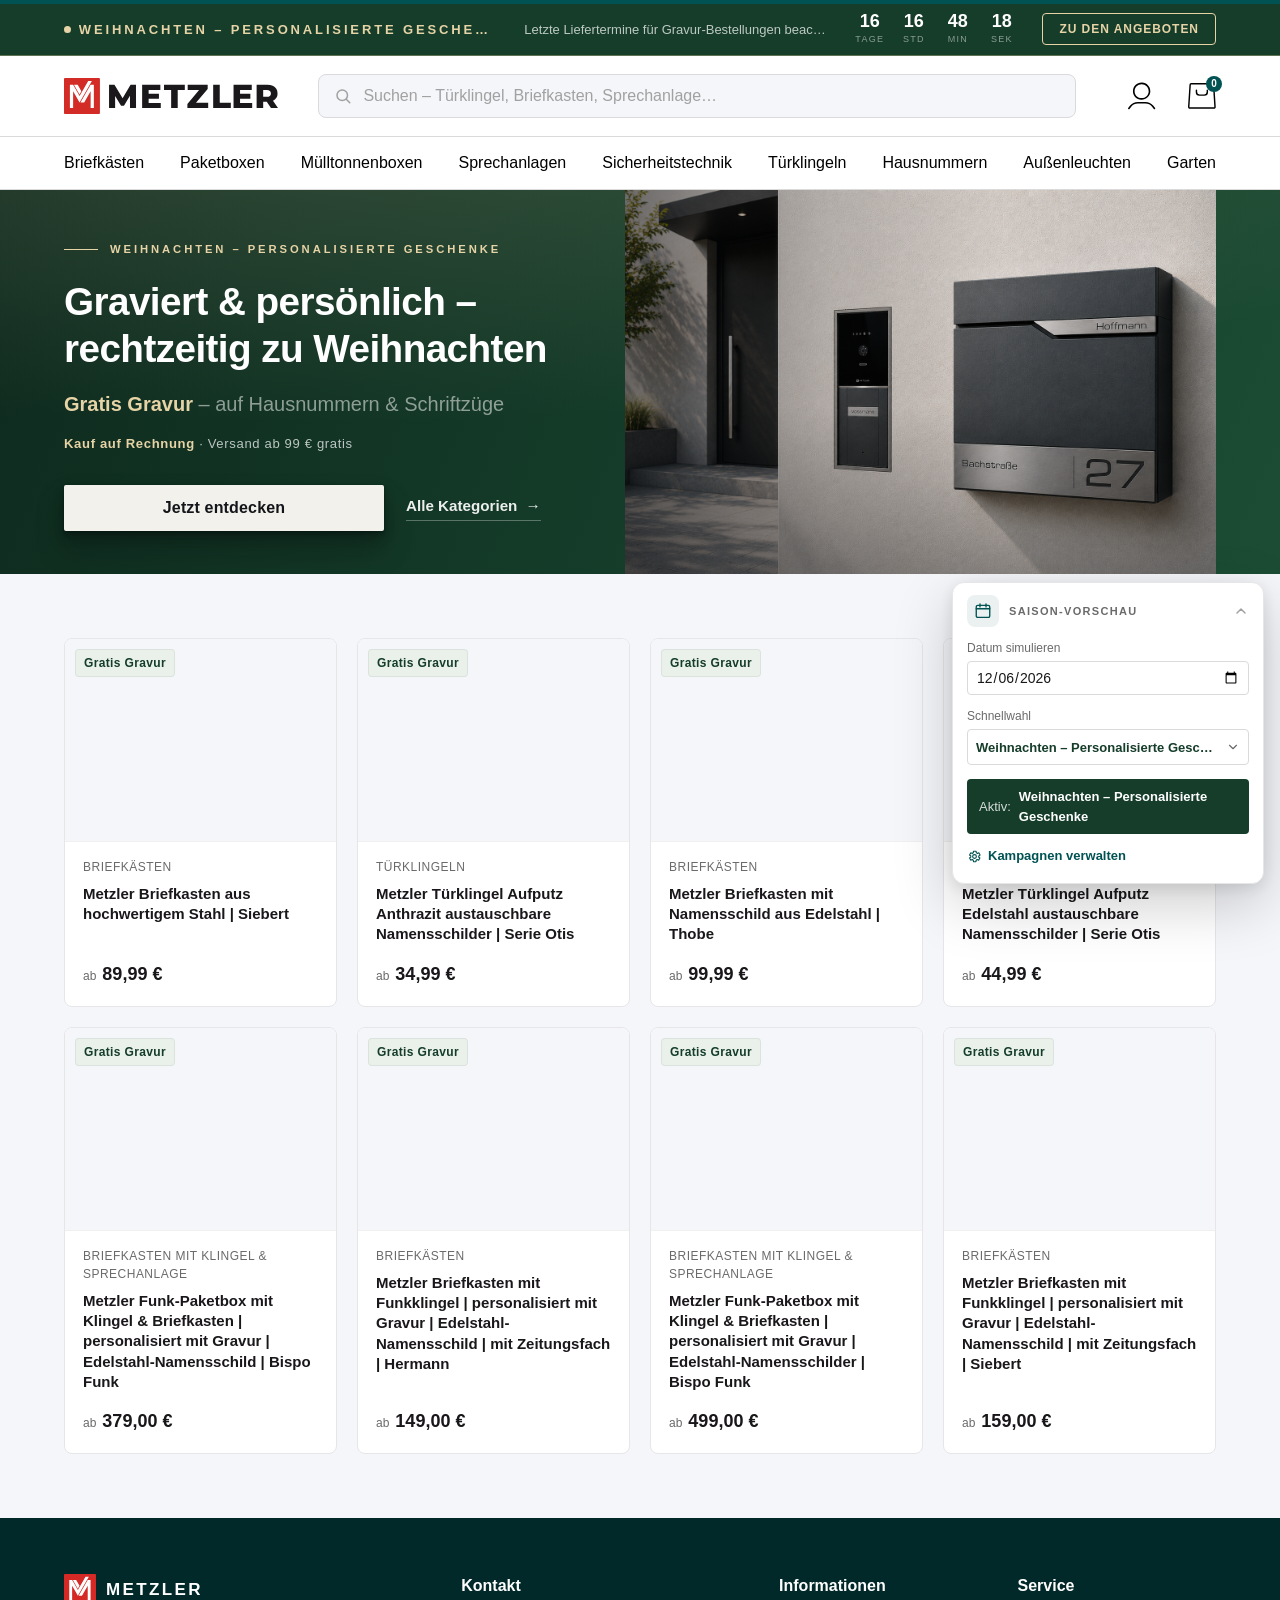
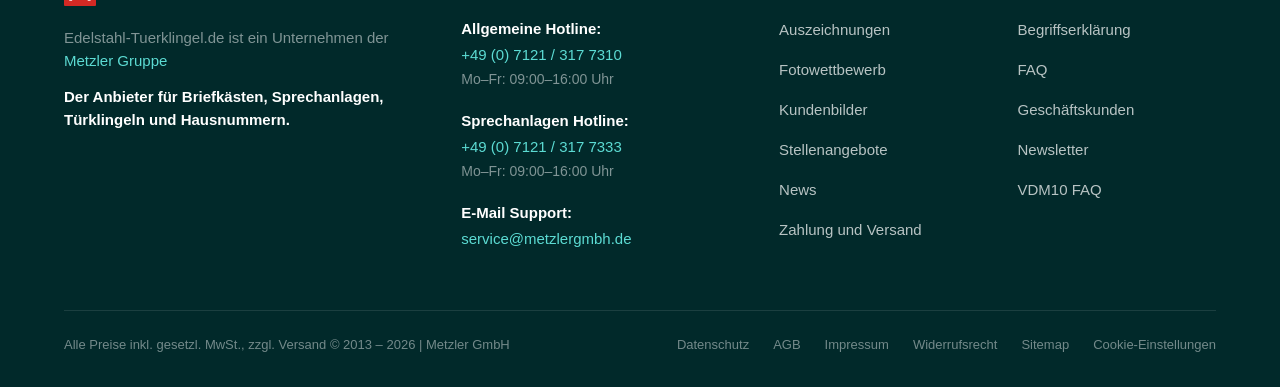
==== index.html @ 174e83ae "Portfolio release: sanitised public demo (SeasonalCampaignSystem) Single-commit portfolio copy. No c" ====
<!DOCTYPE html>
<html lang="de">
<head>
  <meta name="robots" content="noindex, nofollow">
  <meta charset="UTF-8">
  <meta name="viewport" content="width=device-width, initial-scale=1.0">
  <title>Saisonale Aktion — Metzler</title>
  <link rel="stylesheet" href="assets/css/metzler-tokens.css">
  <link rel="stylesheet" href="assets/css/styles-v2.css">
  <link rel="stylesheet" href="assets/css/campaign.css?v=37">
  <link rel="stylesheet" href="assets/css/campaign-blackfriday.css?v=6">
</head>
<body>

  <!-- Persistent Metzler brand thread (teal) — shown on every campaign -->
  <div class="brand-keyline" aria-hidden="true"></div>

  <!-- CAMPAIGN TOP SLOT (e.g. Black Month countdown bar) — filled by app.js -->
  <div id="campaign-top"></div>

  <!-- TOP BAR (campaign-controlled) — far top of the page, above the header -->
  <div class="promo-strip" id="promo-strip" hidden></div>

  <!-- SVG ICON SPRITE (header) -->
  <svg width="0" height="0" style="position:absolute" aria-hidden="true"><defs>
    <symbol id="i-search" viewBox="0 0 24 24" fill="none" stroke="currentColor" stroke-width="2" stroke-linecap="round" stroke-linejoin="round"><circle cx="11" cy="11" r="7"/><path d="M21 21l-4.3-4.3"/></symbol>
    <symbol id="i-search-m" viewBox="0 0 19 20" fill="currentColor"><path d="M16.625 8.86618C16.6247 4.81893 13.2882 1.49999 9.125 1.49999C4.96183 1.49999 1.62525 4.81893 1.625 8.86618C1.625 12.9136 4.96168 16.2333 9.125 16.2333V17.7333L8.66211 17.7216C3.90667 17.4843 0.125 13.6101 0.125 8.86618C0.125251 3.96948 4.15459 0 9.125 0C14.0954 0 18.1248 3.96948 18.125 8.86618C18.125 13.7631 14.0956 17.7333 9.125 17.7333V16.2333C13.2883 16.2333 16.625 12.9136 16.625 8.86618Z"/><path d="M18.659 19.6237C18.3683 19.9188 17.8935 19.9222 17.5984 19.6316L13.4441 15.5398L14.4969 14.4704L18.6511 18.5632C18.9462 18.8539 18.9496 19.3287 18.659 19.6237Z"/></symbol>
    <symbol id="i-menu-m" viewBox="0 0 21 17" fill="currentColor"><path d="M0 0.8C0 0.358172 0.358172 0 0.8 0H20.2C20.6418 0 21 0.358172 21 0.8C21 1.24183 20.6418 1.6 20.2 1.6H0.799999C0.358171 1.6 0 1.24183 0 0.8Z"/><path d="M0 8.4C0 7.95817 0.358172 7.6 0.8 7.6H14.2C14.6418 7.6 15 7.95817 15 8.4C15 8.84183 14.6418 9.2 14.2 9.2H0.8C0.358172 9.2 0 8.84183 0 8.4Z"/><path d="M0 16C0 15.5582 0.358172 15.2 0.8 15.2H20.2C20.6418 15.2 21 15.5582 21 16C21 16.4418 20.6418 16.8 20.2 16.8H0.799999C0.358171 16.8 0 16.4418 0 16Z"/></symbol>
  </defs></svg>

  <!-- HEADER (from homepage project — Desktop/Home) -->
  <header class="header">
    <div class="container">
      <div class="header__main">
        <div class="header__left-actions">
          <button class="header__burger" id="navBurger" data-nav-toggle aria-label="Menü öffnen" aria-expanded="false" aria-controls="mobileNav"><svg><use href="#i-menu-m"/></svg></button>
          <button class="header__search-icon" id="searchIcon" aria-label="Suchen" type="button"><svg><use href="#i-search-m"/></svg></button>
        </div>
        <a href="home.html" class="header__logo" aria-label="Metzler Startseite">
          <img src="assets/img/metzler-logo.svg" alt="Metzler" />
        </a>
        <button class="header__kategorien" type="button" data-nav-toggle aria-controls="mobileNav" aria-expanded="false" aria-label="Kategorien">
          <img class="header__kategorien-icon" src="assets/icons/menu.svg" alt="" aria-hidden="true" />
          <span class="header__kategorien-label">Kategorien</span>
        </button>
        <div class="header__search">
          <svg><use href="#i-search"/></svg>
          <input type="search" placeholder="Suchen – Türklingel, Briefkasten, Sprechanlage…" />
        </div>
        <div class="header__icons">
          <a class="icon-btn" href="#" aria-label="Mein Konto"><img src="assets/icons/profile.svg" alt="" /></a>
          <a class="icon-btn" href="https://edelstahl-tuerklingel.de/Warenkorb" aria-label="Warenkorb"><img src="assets/icons/cart.svg" alt="" /><span class="badge">0</span></a>
        </div>
      </div>
    </div>
    <nav class="header__nav" aria-label="Hauptnavigation">
      <div class="container">
        <button class="header__nav-all" type="button" data-nav-toggle aria-controls="mobileNav" aria-expanded="false" aria-label="Alle Kategorien">
          <img class="header__nav-all-icon" src="assets/icons/menu.svg" alt="" aria-hidden="true" />
          <span class="header__nav-all-label">Alle</span>
        </button>
        <ul>
          <li><a href="https://edelstahl-tuerklingel.de/briefkasten">Briefkästen</a></li>
          <li><a href="https://edelstahl-tuerklingel.de/paketboxen">Paketboxen</a></li>
          <li><a href="https://edelstahl-tuerklingel.de/muelltonnenbox">Mülltonnenboxen</a></li>
          <li><a href="https://edelstahl-tuerklingel.de/tuersprechanlagen">Sprechanlagen</a></li>
          <li><a href="https://edelstahl-tuerklingel.de/sicherheitstechnik">Sicherheitstechnik</a></li>
          <li><a href="https://edelstahl-tuerklingel.de/tuerklingel">Türklingeln</a></li>
          <li><a href="https://edelstahl-tuerklingel.de/hausnummern-schilder-schriftzuege">Hausnummern</a></li>
          <li><a href="https://edelstahl-tuerklingel.de/beleuchtung">Außenleuchten</a></li>
          <li><a href="https://edelstahl-tuerklingel.de/garten">Garten</a></li>
        </ul>
      </div>
    </nav>
  </header>

  <!-- MOBILE SLIDE-IN NAV -->
  <div class="mobile-nav" id="mobileNav" aria-hidden="true">
    <div class="mobile-nav__backdrop" data-close></div>
    <aside class="mobile-nav__panel" role="dialog" aria-label="Mobile Navigation">
      <div class="mobile-nav__head">
        <img src="assets/img/metzler-logo.svg" alt="Metzler" />
        <button class="mobile-nav__close" data-close aria-label="Menü schließen">×</button>
      </div>
      <nav>
        <ul>
          <li><a href="https://edelstahl-tuerklingel.de/briefkasten">Briefkästen</a></li>
          <li><a href="https://edelstahl-tuerklingel.de/paketboxen">Paketboxen</a></li>
          <li><a href="https://edelstahl-tuerklingel.de/muelltonnenbox">Mülltonnenboxen</a></li>
          <li><a href="https://edelstahl-tuerklingel.de/tuersprechanlagen">Sprechanlagen</a></li>
          <li><a href="https://edelstahl-tuerklingel.de/sicherheitstechnik">Sicherheitstechnik</a></li>
          <li><a href="https://edelstahl-tuerklingel.de/tuerklingel">Türklingeln</a></li>
          <li><a href="https://edelstahl-tuerklingel.de/hausnummern-schilder-schriftzuege">Hausnummern</a></li>
          <li><a href="https://edelstahl-tuerklingel.de/beleuchtung">Außenleuchten</a></li>
          <li><a href="https://edelstahl-tuerklingel.de/garten">Garten</a></li>
        </ul>
      </nav>
    </aside>
  </div>

  <main>
    <!-- HERO (campaign-controlled) -->
    <section class="hero" id="hero"></section>

    <!-- PRODUCTS (campaign-controlled) -->
    <section class="section section--tinted" id="products" hidden>
      <div class="container">
        <div class="section-intro" id="products-intro"></div>
        <div class="product-grid" id="product-grid"></div>
      </div>
    </section>

  </main>

  <!-- FOOTER (persistent — exact design-system content) -->
  <footer class="site-footer">
    <div class="container">
      <div class="footer-grid">
        <div class="footer-col footer-col--brand">
          <a class="header-logo" href="https://edelstahl-tuerklingel.de" style="margin-bottom:1.25rem;">
            <svg class="header-logo__mark" viewBox="0 0 184.3 184.3" aria-hidden="true"><rect width="184.3" height="184.3" rx="5.75" fill="#D42924"/><path fill="#fff" d="M70.19,34.81l19.04,32.98-9.58,16.57-28.59-49.55h19.13ZM70.28,108.58h0l-23.45-40.64v85.89h-16.57V34.81h16.57l33.02,57.21L123.92,15.65h19.13l-63.22,109.52-9.58-16.57.02-.02ZM153.14,153.83h-16.57v-85.87l-33,57.14h-19.13l52.11-90.28h16.57v119.02l.02-.02Z"/></svg>
            <span class="header-logo__word" style="color:#fff;">METZLER</span>
          </a>
          <p class="footer-tagline">Edelstahl-Tuerklingel.de ist ein Unternehmen der <a href="https://metzlergmbh.de" class="footer-mint-link">Metzler Gruppe</a></p>
          <p class="footer-tagline" style="font-weight:700;color:var(--color-white);margin-top:0.75rem;">Der Anbieter für Briefkästen, Sprechanlagen, Türklingeln und Hausnummern.</p>
        </div>
        <div class="footer-col">
          <p class="footer-col-heading">Kontakt</p>
          <div class="footer-contact-block"><p class="footer-contact-label">Allgemeine Hotline:</p><a href="tel:+4971213177310" class="footer-mint-link">+49 (0) 7121 / 317 7310</a><p class="footer-contact-hours">Mo–Fr: 09:00–16:00 Uhr</p></div>
          <div class="footer-contact-block"><p class="footer-contact-label">Sprechanlagen Hotline:</p><a href="tel:+4971213177333" class="footer-mint-link">+49 (0) 7121 / 317 7333</a><p class="footer-contact-hours">Mo–Fr: 09:00–16:00 Uhr</p></div>
          <div class="footer-contact-block"><p class="footer-contact-label">E-Mail Support:</p><a href="mailto:service@metzlergmbh.de" class="footer-mint-link">service@metzlergmbh.de</a></div>
        </div>
        <div class="footer-col">
          <p class="footer-col-heading">Informationen</p>
          <ul class="footer-links">
            <li><a href="#">Auszeichnungen</a></li>
            <li><a href="#">Fotowettbewerb</a></li>
            <li><a href="#">Kundenbilder</a></li>
            <li><a href="#">Stellenangebote</a></li>
            <li><a href="#">News</a></li>
            <li><a href="#">Zahlung und Versand</a></li>
          </ul>
        </div>
        <div class="footer-col">
          <p class="footer-col-heading">Service</p>
          <ul class="footer-links">
            <li><a href="#">Begriffserklärung</a></li>
            <li><a href="#">FAQ</a></li>
            <li><a href="#">Geschäftskunden</a></li>
            <li><a href="#">Newsletter</a></li>
            <li><a href="#">VDM10 FAQ</a></li>
          </ul>
        </div>
      </div>
      <div class="footer-legal">
        <span>Alle Preise inkl. gesetzl. MwSt., zzgl. Versand © 2013 – 2026 | Metzler GmbH</span>
        <div class="footer-legal-links">
          <a href="#">Datenschutz</a><a href="#">AGB</a><a href="#">Impressum</a><a href="#">Widerrufsrecht</a><a href="#">Sitemap</a><a href="#">Cookie-Einstellungen</a>
        </div>
      </div>
    </div>
  </footer>

  <!-- DEMO / PREVIEW PANEL (dev tool, not shop chrome) -->
  <div class="demo-bar" id="demo-bar">
    <button class="demo-bar__head" id="demo-collapse" aria-expanded="true" aria-controls="demo-body" aria-label="Saison-Vorschau ein-/ausklappen">
      <span class="demo-bar__head-icon" aria-hidden="true">
        <svg viewBox="0 0 24 24" fill="none" stroke="currentColor" stroke-width="1.8" stroke-linecap="round" stroke-linejoin="round"><rect x="3" y="4.5" width="18" height="16" rx="2"/><path d="M3 9h18M8 2.5v4M16 2.5v4"/><path d="M7.5 13.5l2 2 4-4.5" class="demo-bar__head-check"/></svg>
      </span>
      <span class="demo-bar__head-text">
        <span class="demo-bar__title">Saison-Vorschau</span>
        <span class="demo-bar__head-sub" id="demo-head-sub"></span>
      </span>
      <span class="demo-bar__chevron" aria-hidden="true">
        <svg viewBox="0 0 24 24" fill="none" stroke="currentColor" stroke-width="2.2" stroke-linecap="round" stroke-linejoin="round"><polyline points="6 9 12 15 18 9"/></svg>
      </span>
    </button>
    <div class="demo-bar__body" id="demo-body">
      <div class="demo-bar__body-inner">
       <div class="demo-bar__body-pad">
        <label for="demo-date">Datum simulieren</label>
        <input type="date" id="demo-date">
        <label>Schnellwahl</label>
        <div class="demo-dd" id="demo-jump">
          <button type="button" class="demo-dd__btn" id="demo-jump-btn" aria-haspopup="listbox" aria-expanded="false">
            <span id="demo-jump-label">Zu Kampagne springen…</span>
            <svg viewBox="0 0 24 24" fill="none" stroke="currentColor" stroke-width="2" stroke-linecap="round" stroke-linejoin="round" aria-hidden="true"><polyline points="6 9 12 15 18 9"/></svg>
          </button>
          <ul class="demo-dd__list" id="demo-jump-list" role="listbox"></ul>
        </div>
        <div class="demo-bar__active" id="demo-active"></div>
        <a class="demo-bar__admin" href="admin.html">
          <svg viewBox="0 0 24 24" fill="none" stroke="currentColor" stroke-width="1.8" stroke-linecap="round" stroke-linejoin="round" aria-hidden="true"><circle cx="12" cy="12" r="3"/><path d="M19 12a7 7 0 0 0-.1-1l2-1.5-2-3.4-2.3 1a7 7 0 0 0-1.7-1l-.3-2.5H10.4l-.3 2.5a7 7 0 0 0-1.7 1l-2.3-1-2 3.4 2 1.5a7 7 0 0 0 0 2l-2 1.5 2 3.4 2.3-1a7 7 0 0 0 1.7 1l.3 2.5h3.9l.3-2.5a7 7 0 0 0 1.7-1l2.3 1 2-3.4-2-1.5a7 7 0 0 0 .1-1z"/></svg>
          Kampagnen verwalten
        </a>
       </div>
      </div>
    </div>
  </div>

  <!-- Header behaviour (from homepage project): mobile/tablet nav toggle + desktop scroll-shrink -->
  <script>
    (function () {
      var toggles = document.querySelectorAll('[data-nav-toggle]');
      var panel = document.getElementById('mobileNav');
      if (toggles.length && panel) {
        function setExpanded(v) { toggles.forEach(function (t) { t.setAttribute('aria-expanded', v ? 'true' : 'false'); }); }
        function syncTop() {
          var header = document.querySelector('.header');
          var inner = panel.querySelector('.mobile-nav__panel');
          if (header && inner) inner.style.top = Math.max(0, header.getBoundingClientRect().bottom) + 'px';
        }
        function open() { syncTop(); panel.classList.add('is-open'); panel.setAttribute('aria-hidden', 'false'); setExpanded(true); document.body.style.overflow = 'hidden'; }
        function close() { panel.classList.remove('is-open'); panel.setAttribute('aria-hidden', 'true'); setExpanded(false); document.body.style.overflow = ''; }
        function toggle() { if (panel.classList.contains('is-open')) close(); else open(); }
        toggles.forEach(function (t) { t.addEventListener('click', toggle); });
        panel.querySelectorAll('[data-close], a').forEach(function (el) { el.addEventListener('click', close); });
        document.addEventListener('keydown', function (e) { if (e.key === 'Escape') close(); });
      }
      var ticking = false;
      function update() { document.body.classList.toggle('is-scrolled', window.scrollY > 0); ticking = false; }
      window.addEventListener('scroll', function () { if (!ticking) { requestAnimationFrame(update); ticking = true; } }, { passive: true });
      update();
    })();
  </script>

  <script src="assets/js/campaign-engine.js?v=4"></script>
  <script src="assets/js/campaign-store.js?v=3"></script>
  <script src="assets/js/product-provider.js?v=4"></script>
  <script src="assets/js/app.js?v=26"></script>
<style id="pf-lockdown-css">
footer a,[class*="topbar"] a,[class*="top-bar"] a,[class*="trustbar"] a,[class*="claims"] a{pointer-events:none !important;cursor:default !important;}
</style>
<script id="pf-lockdown-js">
(function(){function blk(a){if(!a)return false;var h=a.getAttribute('href')||'';if(/^(https?:|tel:|mailto:)/i.test(h))return true;return !!(a.closest&&a.closest('footer,[class*="topbar"],[class*="top-bar"],[class*="trustbar"],[class*="claims"]'));}
['click','auxclick'].forEach(function(ev){document.addEventListener(ev,function(e){var t=e.target;var a=t&&t.closest?t.closest('a'):null;if(a&&blk(a)){e.preventDefault();e.stopPropagation();}},true);});})();
</script>
</body>
</html>
---- assets/css/metzler-tokens.css ----
/**
 * Metzler Design System — Design Tokens
 * Version: 1.3
 * Font: Helvetica Neue (system stack — no custom @font-face required)
 * Base: 16px = 1rem
 *
 * Usage in any project:
 *   <link rel="stylesheet" href="metzler-tokens.css">
 *   then use: color: var(--color-teal);
 */

:root {

  /* ─────────────────────────────────────────
     TYPOGRAPHY
  ───────────────────────────────────────── */

  /*
   * Font rule — same weights, sizes, and line-heights on all systems:
   * macOS / Ubuntu  → "Helvetica Neue", Helvetica, Arial, sans-serif
   * Windows         → Arial, "Helvetica Neue", Helvetica, sans-serif  (Arial first = default)
   *
   * Use the stack below as-is; the browser resolves to the correct typeface automatically.
   */
  --font-family:         "Helvetica Neue", Helvetica, Arial, sans-serif; /* macOS / Ubuntu */
  --font-family-windows: Arial, "Helvetica Neue", Helvetica, sans-serif; /* Windows */

  /* Font weights — the three body weights */
  --font-regular: 400;   /* body copy */
  --font-bold:    600;   /* emphasis */
  --font-strong:  800;   /* strong emphasis */

  /* Display — fluid / responsive */
  --display-1-size:   clamp(3rem, 9vw, 5rem);   /* max 80px */
  --display-1-weight: 700;
  --display-1-lh:     0.85;

  --display-2-size:   clamp(3rem, 7vw, 3.5rem);   /* max 56px */
  --display-2-weight: 700;
  --display-2-lh:     0.92;

  --display-3-size:   3rem;       /* 48px — matches rendered .display-3 */
  --display-3-weight: 700;
  --display-3-lh:     1.0;

  --display-4-size:   2.875rem;   /* 46px */
  --display-4-weight: 700;
  --display-4-lh:     1.1;

  /* Headings */
  --text-h1-size:   1.875rem;     /* 30px */
  --text-h1-weight: 700;
  --text-h1-lh:     1.25;

  --text-h2-size:   1.5rem;       /* 24px */
  --text-h2-weight: 700;
  --text-h2-lh:     1.3;

  --text-h3-size:   1.25rem;      /* 20px */
  --text-h3-weight: 700;
  --text-h3-lh:     1.35;

  --text-h4-size:   1.125rem;     /* 18px */
  --text-h4-weight: 700;
  --text-h4-lh:     1.375;

  /* Body */
  --text-body-size:            1rem;       /* 16px */
  --text-body-weight:          400;
  --text-body-lh:              1.55;

  --text-body-medium-weight:   500;

  --text-body-bold-weight:     700;
  --text-body-bold-lh:         1.375;

  /* Body XL — large intro / callout copy */
  --text-body-xl-size:         1.25rem;   /* 20px */
  --text-body-xl-weight:       400;
  --text-body-xl-lh:           1.5;

  --text-body-xl-medium-weight: 500;

  --text-body-xl-bold-weight:   700;
  --text-body-xl-bold-lh:       1.375;

  /* Body Large — lead paragraphs, intros */
  --text-body-lg-size:         1.125rem;  /* 18px */
  --text-body-lg-weight:       400;
  --text-body-lg-lh:           1.5;

  --text-body-lg-medium-weight: 500;

  --text-body-lg-bold-weight:   700;
  --text-body-lg-bold-lh:       1.375;

  /* Body Small */
  --text-body-sm-size:         0.875rem;  /* 14px */
  --text-body-sm-weight:       400;
  --text-body-sm-lh:           1.5;

  --text-body-sm-medium-weight: 500;
  --text-body-sm-bold-weight:   700;
  --text-body-sm-bold-lh:       1.375;

  /* Caption */
  --text-caption-size:         0.75rem;   /* 12px */
  --text-caption-weight:       400;
  --text-caption-lh:           1.4;

  --text-caption-medium-weight: 500;
  --text-caption-bold-weight:   700;


  /* ─────────────────────────────────────────
     COLORS — TEAL (Brand Primary)
  ───────────────────────────────────────── */

  --color-teal-50:   #F2F6F6;   /* Subtle brand-tinted backgrounds, selected row */
  --color-teal-75:   #E3F2F0;   /* Button hover fills, active list rows */
  --color-teal-100:  #E6EEEE;   /* Info box fills, selected filter chips */
  --color-teal:      #015253;   /* DEFAULT — CTAs, nav, focus rings, links */
  --color-teal-500:  #015253;   /* Alias for --color-teal */
  --color-teal-600:  #014A4B;   /* Hover / pressed state */
  --color-teal-700:  #01292A;   /* Footer background, pressed/active states, high-contrast text on teal surfaces */
  --color-teal-900:  #001D1D;   /* Darkest sections & CTA bands, max-contrast */


  /* ─────────────────────────────────────────
     COLORS — BRAND
  ───────────────────────────────────────── */

  --color-metzler-rot:    #D42924;   /* Logo M-square, discount badges only */
  --color-digital-black:  #1A171B;   /* Headlines, "METZLER" wordmark */


  /* ─────────────────────────────────────────
     COLORS — GREEN (Success / Availability)
  ───────────────────────────────────────── */

  --color-green:       #009951;          /* In-stock, success, checkboxes, radio */
  --color-green-muted: rgba(0,153,81,0.5); /* Muted / disabled selected states */


  /* ─────────────────────────────────────────
     COLORS — RED (Error / Signal)
     Anchored to Metzler Rot (#D42924)
  ───────────────────────────────────────── */

  --color-red-50:   #FFF0EF;   /* Alert/error background fills */
  --color-red:      #D42924;   /* DEFAULT (Metzler Rot) — error text, badges */
  --color-red-500:  #D42924;   /* Alias for --color-red */
  --color-red-600:  #B52320;   /* Hover / pressed */
  --color-red-900:  #4D0E0D;   /* Readable text on red-50 surfaces */


  /* ─────────────────────────────────────────
     COLORS — ACCENT
  ───────────────────────────────────────── */

  --color-mint:       #5CDBD3;   /* Footer links, hyperlinks on dark/teal bg */
  --color-star:       #FFC041;   /* Review stars, rating UI */


  /* ─────────────────────────────────────────
     COLORS — GRAPHITE SURFACES
  ───────────────────────────────────────── */

  --color-paper:          #F5F6FA;   /* Page bg, sidebar, search bar */
  --color-graphite-100:   #F0F0F0;   /* Row dividers, inactive tabs, skeleton */
  --color-graphite-200:   #E6E6E8;   /* Hairline separators in lists */
  --color-graphite-300:   #DADADA;   /* Default input borders, card outlines */
  --color-graphite-400:   #BFBFC2;   /* Focused borders, table outline */
  --color-graphite-450:   #CCCCCC;   /* Soft borders, dividers, skeleton lines */


  /* ─────────────────────────────────────────
     COLORS — GRAPHITE TEXT
  ───────────────────────────────────────── */

  --color-graphite-500:   #A1A1A1;   /* Placeholders, disabled labels */
  --color-graphite-600:   #6A6A6A;   /* Metadata, captions, timestamps */
  --color-graphite-700:   #54545C;   /* Secondary text, helper text */
  --color-graphite-800:   #2E2E36;   /* Body paragraphs, input values */
  --color-graphite-850:   #333333;   /* Icon fills, dark UI labels */
  --color-graphite-900:   #1A1A1F;   /* Headings, product names, prices */


  /* ─────────────────────────────────────────
     COLORS — BASE
  ───────────────────────────────────────── */

  --color-black:  #000000;
  --color-white:  #FFFFFF;


  /* ─────────────────────────────────────────
     GRADIENTS
  ───────────────────────────────────────── */

  --gradient-brand:  linear-gradient(90deg, #01292A 0%, #011D1E 50%, #000000 100%);
  --gradient-accent: linear-gradient(135deg, #5CDBD3, #015253);


  /* ─────────────────────────────────────────
     BORDER RADIUS
  ───────────────────────────────────────── */

  --radius-sm:    0.125rem;   /* 2px  — badges */
  --radius:       0.25rem;    /* 4px  — DEFAULT: buttons, inputs, checkboxes */
  --radius-lg:    0.5rem;     /* 8px  — product cards, filter sections */
  --radius-xl:    0.75rem;    /* 12px — popups, modals */
  --radius-pill:  624.94rem;  /* fully rounded pill shape */


  /* ─────────────────────────────────────────
     SHADOWS
  ───────────────────────────────────────── */

  --shadow-card:   0 0.125rem 0.5rem rgba(0,0,0,0.08);
  --shadow-hover:  0 0.25rem 1.25rem rgba(0,0,0,0.10);   /* card / interactive hover elevation */
  --shadow-modal:  0 1.25rem 3.75rem rgba(0,0,0,0.2), 0 0.25rem 1rem rgba(0,0,0,0.1);
  --shadow-tooltip: 0 0.25rem 1rem rgba(0,0,0,0.15);


  /* ─────────────────────────────────────────
     SPACING SCALE
  ───────────────────────────────────────── */

  --space-1:   0.25rem;   /* 4px  */
  --space-2:   0.5rem;    /* 8px  */
  --space-3:   0.75rem;   /* 12px */
  --space-4:   1rem;      /* 16px */
  --space-5:   1.25rem;   /* 20px */
  --space-6:   1.5rem;    /* 24px */
  --space-8:   2rem;      /* 32px */
  --space-10:  2.5rem;    /* 40px */
  --space-12:  3rem;      /* 48px */
  --space-16:  4rem;      /* 64px */


  /* ─────────────────────────────────────────
     BREAKPOINTS (reference — use in @media)
  ───────────────────────────────────────── */
  /*
    --bp-sm:   480px    small mobile
    --bp-md:   768px    mobile → desktop threshold (hamburger → full nav)
    --bp-lg:   1024px   tablet landscape
    --bp-xl:   1280px   desktop
    --bp-2xl:  1440px   wide desktop
    --bp-3xl:  1600px   max content width
  */

}


/* ─────────────────────────────────────────
   SEMANTIC ALIASES — shorthand helpers
───────────────────────────────────────── */

:root {
  /* CTA primary */
  --btn-primary-bg:       var(--color-teal);
  --btn-primary-bg-hover: var(--color-teal-600);
  --btn-primary-color:    var(--color-white);

  /* Text hierarchy */
  --text-heading-color:   var(--color-graphite-900);
  --text-body-color:      var(--color-graphite-800);
  --text-muted-color:     var(--color-graphite-600);
  --text-placeholder:     var(--color-graphite-500);
  --text-link:            var(--color-teal);

  /* Surfaces */
  --surface-page:         var(--color-paper);
  --surface-card:         var(--color-white);
  --surface-input-border: var(--color-graphite-300);
  --surface-input-focus:  var(--color-teal);

  /* Status */
  --status-success:       var(--color-green);
  --status-error:         var(--color-red);
  --status-warning:       #E67E00;
  --status-info:          var(--color-teal);
}


/* ─────────────────────────────────────────
   TYPOGRAPHY UTILITY CLASSES — .h1–.h4
   3 responsive size conditions:
   Desktop ≥992px · Tablet 768–991px · Mobile ≤767px
   Heading size vars are overridden per breakpoint below,
   so both the .h1–.h4 classes AND element <h1>–<h4>
   (if styled from the same vars) scale automatically.
───────────────────────────────────────── */

.h1 { font-size: var(--text-h1-size); font-weight: var(--text-h1-weight); line-height: var(--text-h1-lh); letter-spacing: -0.02em;  color: var(--text-heading-color); font-family: var(--font-family); }
.h2 { font-size: var(--text-h2-size); font-weight: var(--text-h2-weight); line-height: var(--text-h2-lh); letter-spacing: -0.015em; color: var(--text-heading-color); font-family: var(--font-family); }
.h3 { font-size: var(--text-h3-size); font-weight: var(--text-h3-weight); line-height: var(--text-h3-lh); letter-spacing: -0.01em;  color: var(--text-heading-color); font-family: var(--font-family); }
.h4 { font-size: var(--text-h4-size); font-weight: var(--text-h4-weight); line-height: var(--text-h4-lh); letter-spacing: -0.005em; color: var(--text-heading-color); font-family: var(--font-family); }

/* Tablet — 768–991px */
@media (max-width: 991px) {
  :root {
    --text-h1-size: 1.625rem;    /* 26px */
    --text-h2-size: 1.375rem;    /* 22px */
    --text-h3-size: 1.1875rem;   /* 19px */
    --text-h4-size: 1.0625rem;   /* 17px */
  }
}

/* Mobile — ≤767px */
@media (max-width: 767px) {
  :root {
    --text-h1-size: 1.5rem;      /* 24px */
    --text-h2-size: 1.25rem;     /* 20px */
    --text-h3-size: 1.125rem;    /* 18px */
    --text-h4-size: 1rem;        /* 16px */
  }
}
---- assets/css/styles-v2.css ----
/* ============================================================
   Metzler — Edelstahl-Tuerklingel.de · Premium Homepage Redesign
   Built on the official Metzler Design System (v1.0)
   ============================================================

   BREAKPOINT CONTRACT
   -------------------
   Mobile   : ≤ 767px
   Tablet   : 768px – 1023px
   Desktop  : ≥ 1024px

   New responsive rules MUST target one of these three tiers.
   Legacy queries (≤720, ≤900, ≤1100, ≤1280) remain in place
   for now but should be migrated section-by-section. Do not
   add new queries with non-standard bounds.
   ============================================================ */

/* ── Tokens ── */
:root {
  /* Colors — Primary */
  --teal: #015253;         /* DS teal-500 — primary CTA fill */
  --teal-600: #014A4B;     /* DS teal-600 — button hover/pressed */
  --teal-dark: #01292A;    /* DS teal-700 — button active */
  --teal-100: #E6EEEE;     /* DS teal-100 — secondary button hover fill */
  --teal-hover: #006D75;
  --teal-mint: #5CDBD3;
  --teal-5: rgba(1, 82, 83, 0.05);
  --teal-10: rgba(1, 82, 83, 0.10);

  /* Colors — Brand & status */
  --rot: #D42924;
  --schwarz: #1A171B;
  --green: #009951;
  --red-default: #C90000;

  /* Colors — Neutrals */
  --black: #000000;
  --black-80: rgba(0, 0, 0, 0.8);
  --white: #FFFFFF;
  --white-50: rgba(255, 255, 255, 0.5);
  --graphite-500: #A1A1A1;
  --graphite-300: #DADADA;
  --graphite-100: #F0F0F0;
  --paper-white: #F5F6FA;
  --text-muted: #6A6A6A;        /* muted caption ink — matches About us eyebrows */

  /* Type scale */
  --text-display: 2.875rem;     /* 46 */
  --text-h1: 1.875rem;          /* 30 */
  --text-h2: 1.5rem;            /* 24 */
  --text-h3: 1.25rem;           /* 20 */
  --text-h4: 1.125rem;          /* 18 */
  --text-body: 1rem;            /* 16 */
  --text-body-sm: 0.875rem;     /* 14 */
  --text-caption: 0.75rem;      /* 12 */

  --lh-display: 1.15;
  --lh-heading: 1.3;
  --lh-body: 1.5;

  /* Spacing scale */
  --sp-1: 4px;
  --sp-2: 8px;
  --sp-3: 12px;
  --sp-4: 16px;
  --sp-5: 20px;
  --sp-6: 24px;
  --sp-8: 32px;
  --sp-10: 40px;
  --sp-12: 48px;
  --sp-16: 64px;
  --sp-20: 80px;
  --sp-24: 96px;

  /* Radius */
  --r-xs: 1px;
  --r-s: 2px;
  --r-m: 4px;
  --r-l: 8px;
  --r-xl: 12px;
  --r-xxl: 20px;
  --r-pill: 9999px;

  /* Shadows */
  --shadow-sm: 0 1px 2px rgba(0, 0, 0, 0.04), 0 1px 1px rgba(0, 0, 0, 0.03);
  --shadow-md: 0 4px 12px rgba(0, 0, 0, 0.08);
  --shadow-lg: 0 12px 32px rgba(0, 0, 0, 0.12);
  --shadow-xl: 0 24px 64px rgba(0, 0, 0, 0.18);

  /* Layout */
  --container: 1380px;
  --gutter: var(--sp-6);
  --section-y: var(--sp-20);
}

/* ── Reset ── */
*, *::before, *::after { box-sizing: border-box; }
html { -webkit-text-size-adjust: 100%; scroll-behavior: smooth; }
body {
  margin: 0;
  font-family: "Helvetica Neue", Helvetica, Arial, sans-serif;
  font-size: var(--text-body);
  line-height: var(--lh-body);
  color: var(--black);
  background: var(--white);
  -webkit-font-smoothing: antialiased;
}
img, svg { display: block; max-width: 100%; }
a { color: inherit; text-decoration: none; }
button { font: inherit; cursor: pointer; border: 0; background: none; color: inherit; }
ul, ol { padding: 0; margin: 0; list-style: none; }
h1, h2, h3, h4, h5, h6, p { margin: 0; }

/* ── Utilities ── */
.container {
  width: 100%;
  max-width: var(--container);
  margin: 0 auto;
  padding-inline: clamp(var(--sp-6), 4vw, 56px);
}

/* Desktop (≥1440): match the main metzler site (edelstahl-tuerklingel.de)
   — a flat 1600px container with 100px gutters (1400px content), held at
   that cap on every larger screen so the layout stays consistent with the
   rest of the site instead of stretching out on wide monitors. */
@media (min-width: 1440px) {
  :root { --container: 1600px; }
  .container { padding-inline: 100px; }
}
.section { padding-block: var(--section-y); }
.eyebrow {
  font-size: var(--text-caption);
  font-weight: 700;
  letter-spacing: 0.15em;
  line-height: 1.4;
  text-transform: uppercase;
  color: var(--text-muted);
  margin-bottom: var(--sp-5);
}
.section-title {
  font-size: var(--text-display);
  font-weight: 700;
  line-height: var(--lh-display);
  color: var(--schwarz);
  letter-spacing: -0.01em;
}
.section-sub {
  margin-top: var(--sp-5);
  font-size: var(--text-h4);
  line-height: 1.5;
  color: rgba(0, 0, 0, 0.72);
  max-width: 56ch;
}

/* ── Buttons (per design system) ── */
.btn {
  display: inline-flex;
  align-items: center;
  gap: 7px;
  height: 48px;
  padding: 0 var(--sp-6);
  border-radius: var(--r-m);
  font-size: var(--text-body);
  font-weight: 700;
  line-height: 1;
  transition: background 0.18s ease, color 0.18s ease, border-color 0.18s ease, transform 0.18s ease;
  white-space: nowrap;
}
/* Buttons follow the design system: primary = teal-500 fill, hover
   teal-600, active teal-700; secondary = 2px outline, hover teal-100,
   active teal fill; secondary-light (on dark) = white outline, hover
   white 10%, active white fill / teal text. */
.btn--primary { background: var(--teal); color: var(--white); }
.btn--primary:hover { background: var(--teal-600); }
.btn--primary:active { background: var(--teal-dark); }
.btn--secondary {
  background: transparent;
  color: var(--teal);
  border: 2px solid var(--teal);
}
.btn--secondary:hover { background: var(--teal-100); }
.btn--secondary:active { background: var(--teal); color: var(--white); }
.btn--secondary-light {
  background: transparent;
  color: var(--white);
  border: 2px solid var(--white);
}
.btn--secondary-light:hover { background: rgba(255, 255, 255, 0.1); }
.btn--secondary-light:active { background: var(--white); color: var(--teal); }
.btn--arrow { padding-right: var(--sp-5); }
.btn--arrow svg { width: 9px; height: 16px; }
.btn--lg { height: 56px; padding-inline: var(--sp-8); font-size: var(--text-h4); }

/* Text link with underline accent */
.tlink {
  display: inline-flex;
  align-items: center;
  gap: 6px;
  font-weight: 500;
  color: var(--teal);
  border-bottom: 1.5px solid currentColor;
  padding-bottom: 2px;
}
.tlink:hover { color: var(--teal-hover); }
.tlink--mint { color: var(--teal-mint); }

/* ============================================================
   1. Sticky Header
   ============================================================ */
.topbar {
  background: var(--teal);
  color: var(--white);
  font-size: var(--text-caption);
}
.topbar__inner {
  display: flex;
  align-items: center;
  justify-content: space-between;
  height: 36px;
  gap: var(--sp-6);
}
.topbar__claims {
  display: flex;
  gap: var(--sp-6);
  align-items: center;
}
.topbar__claims li {
  display: flex;
  align-items: center;
  gap: 6px;
  color: rgba(255, 255, 255, 0.85);
}
.topbar__links {
  display: flex;
  gap: var(--sp-8);
  color: rgba(255, 255, 255, 0.85);
}
.topbar__links a:hover { color: var(--teal-mint); }

.header {
  position: sticky;
  top: 0;
  z-index: 50;
  background: var(--white);
  border-bottom: 1px solid var(--graphite-300);
}
.header__main {
  display: grid;
  grid-template-columns: auto 1fr auto;
  align-items: center;
  gap: var(--sp-10);
  height: 80px;
}
.header__logo img { height: 36px; }
.header__search {
  position: relative;
  width: 100%;
  max-width: 846px;
  justify-self: center;
}
.header__search input {
  width: 100%;
  height: 44px;
  padding: 0 var(--sp-5) 0 44px;
  background: var(--paper-white);
  border: 1px solid var(--graphite-300);
  border-radius: var(--r-l);
  font-size: var(--text-body);
  color: var(--black);
}
.header__search input::placeholder { color: var(--graphite-500); }
/* Replace the browser default clear-X (which Chrome/Edge tint with
   the system accent colour — usually blue) with a custom SVG in
   --graphite-500 so it matches the magnifier on the left. */
.header__search input::-webkit-search-cancel-button {
  -webkit-appearance: none;
  appearance: none;
  width: 16px;
  height: 16px;
  margin-left: 8px;
  cursor: pointer;
  background:
    url("data:image/svg+xml;utf8,<svg xmlns='http://www.w3.org/2000/svg' viewBox='0 0 24 24' fill='none' stroke='%23A1A1A1' stroke-width='2.2' stroke-linecap='round'><line x1='6' y1='6' x2='18' y2='18'/><line x1='6' y1='18' x2='18' y2='6'/></svg>")
    center / contain no-repeat;
  opacity: 0.85;
  transition: opacity 0.15s ease;
}
.header__search input::-webkit-search-cancel-button:hover { opacity: 1; }
.header__search input:focus {
  outline: none;
  border-color: var(--teal);
  box-shadow: 0 0 0 3px var(--teal-10);
}
.header__search svg {
  position: absolute;
  left: 16px;
  top: 50%;
  transform: translateY(-50%);
  width: 18px;
  height: 18px;
  color: var(--graphite-500);
}
.header__icons {
  display: flex;
  gap: var(--sp-2);
  justify-self: end;
  margin-right: -12px;
}

/* Hamburger button — hidden on desktop, shown on ≤720 */
.header__burger {
  display: none;
  width: 44px;
  height: 44px;
  background: transparent;
  border: 0;
  padding: 12px;
  cursor: pointer;
  flex-direction: column;
  justify-content: space-between;
  align-items: stretch;
}
/* Mobile-only search icon — hidden on desktop */
.header__search-icon {
  display: none;
}
/* Mobile-only left-actions wrapper — display: contents on desktop so
   the burger/search children (both display:none) don't add a grid slot */
.header__left-actions { display: contents; }
.header__burger span {
  display: block;
  height: 2px;
  background: var(--schwarz);
  border-radius: 1px;
}

/* ============================================================
   Mobile slide-in nav (≤720px)
   ============================================================ */
.mobile-nav {
  position: fixed;
  inset: 0;
  z-index: 1000;
  visibility: hidden;
  opacity: 0;
  transition: opacity 0.25s ease, visibility 0.25s;
}
.mobile-nav.is-open { visibility: visible; opacity: 1; }
.mobile-nav__backdrop {
  position: absolute;
  inset: 0;
  background: rgba(0, 0, 0, 0.55);
  backdrop-filter: blur(2px);
}
.mobile-nav__panel {
  position: absolute;
  top: 0; left: 0; bottom: 0;
  width: min(86vw, 380px);
  background: var(--white);
  display: flex;
  flex-direction: column;
  transform: translateX(-100%);
  transition: transform 0.3s cubic-bezier(0.22, 1, 0.36, 1);
  box-shadow: 4px 0 32px rgba(0, 0, 0, 0.2);
}
/* On mobile the drawer fills the entire viewport — full width
   AND full height — so it covers the sticky header / topbar
   completely. Reads as a true full-screen overlay. Uses
   position: fixed directly on the panel (not absolute inside
   the .mobile-nav parent) to avoid iOS Safari quirks where
   sticky-header stacking contexts intercept the drawer. */
@media (max-width: 767px) {
  .mobile-nav { z-index: 1100 !important; }
  .mobile-nav__panel {
    position: fixed !important;
    top: 0 !important;
    left: 0 !important;
    right: 0 !important;
    bottom: 0 !important;
    width: 100vw !important;
    height: 100vh !important;
    height: 100dvh !important;
    max-width: none !important;
    box-shadow: none !important;
    z-index: 1101 !important;
    margin: 0 !important;
    padding: 0 !important;
  }
}
.mobile-nav.is-open .mobile-nav__panel { transform: translateX(0); }
.mobile-nav__head {
  display: flex;
  align-items: center;
  justify-content: space-between;
  padding: var(--sp-5) var(--sp-6);
  border-bottom: 1px solid var(--graphite-300);
}
.mobile-nav__head img { height: 28px; }
.mobile-nav__close {
  width: 36px;
  height: 36px;
  border: 0;
  background: transparent;
  font-size: 28px;
  line-height: 1;
  cursor: pointer;
  color: var(--schwarz);
}
.mobile-nav nav { flex: 1; overflow-y: auto; padding: var(--sp-3) 0; }
.mobile-nav ul { list-style: none; margin: 0; padding: 0; }
.mobile-nav li { border-bottom: 1px solid var(--graphite-300); }
.mobile-nav a {
  display: block;
  padding: var(--sp-5) var(--sp-6);
  color: var(--schwarz);
  font-size: var(--text-body);
  font-weight: 600;
  text-decoration: none;
}
.mobile-nav a:active { background: var(--paper-white); }
.mobile-nav__cta {
  padding: var(--sp-5) var(--sp-6);
  border-top: 1px solid var(--graphite-300);
}
.mobile-nav__cta .btn { width: 100%; justify-content: center; }

/* ============================================================
   Sticky bottom action bar (≤720px)
   ============================================================ */
.mobile-bar {
  display: none;
  position: fixed;
  bottom: 0; left: 0; right: 0;
  z-index: 900;
  background: var(--white);
  border-top: 1px solid var(--graphite-300);
  box-shadow: 0 -2px 12px rgba(0, 0, 0, 0.08);
  padding: 8px env(safe-area-inset-right, 0) env(safe-area-inset-bottom, 8px) env(safe-area-inset-left, 0);
}
.mobile-bar__action {
  flex: 1;
  display: flex;
  flex-direction: column;
  align-items: center;
  gap: 4px;
  padding: 8px 4px;
  color: var(--schwarz);
  text-decoration: none;
  font-size: 11px;
  font-weight: 600;
  letter-spacing: 0.02em;
}
.mobile-bar__action svg,
.mobile-bar__action img { width: 22px; height: 22px; }
.mobile-bar__action--accent { color: var(--teal); }

@media (max-width: 720px) {
  .header__burger { display: flex; }
  .header__main { grid-template-columns: auto 1fr auto; }
  .header__nav { display: none; }
  /* Mobile sticky action bar removed — no bottom padding needed */
  .mobile-bar { display: none !important; }
  body { padding-bottom: 0; }
}

/* ============================================================
   MOBILE HEADER LOCK (≤720px) — placed AFTER all other mobile
   media queries so it wins the cascade against earlier rules.
   ============================================================ */
@media (max-width: 720px) {
  .header {
    position: sticky;
    top: 0;
    z-index: 90;
    background: var(--white);
  }
  /* 3-col grid: [burger+search group] | logo | [profile+cart group]
     Both side groups are flex containers with identical structure,
     guaranteeing pixel-perfect mirroring across the header. */
  .header__main {
    grid-template-columns: auto 1fr auto !important;
    gap: 0 !important;
    height: 64px !important;
    padding-block: 0 !important;
  }
  /* Left-actions flex container mirrors .header__icons exactly */
  .header__left-actions {
    display: flex;
    gap: 0;
    justify-self: start;
    margin-left: -13px;
  }
  /* Search bar hidden — replaced by icon button */
  .header__search { display: none !important; }

  /* Unified header buttons — burger, search, profile, cart all
     render identically: 48x48 frame, 22x22 glyph, pill radius */
  .header__burger,
  .header__search-icon,
  .icon-btn {
    width: 48px !important;
    height: 48px !important;
    padding: 0;
    background: transparent;
    border: 0;
    border-radius: var(--r-pill);
    color: var(--schwarz);
    cursor: pointer;
    display: inline-flex !important;
    align-items: center;
    justify-content: center;
    margin: 0;
  }
  .header__burger svg { width: 22px !important; height: 18px !important; color: var(--schwarz); }
  .header__search-icon svg { width: 20px !important; height: 21px !important; color: var(--schwarz); }
  .icon-btn svg,
  .icon-btn img { width: 22px !important; height: 22px !important; }

  /* Icons row has no internal gap so cart sits flush against profile,
     matching the burger-to-search adjacency */
  .header__icons { gap: 0 !important; margin-right: -13px !important; }

  /* Individual button margins reset — spacing handled by parent
     .header__left-actions flex container, mirroring .header__icons */
  .header__burger,
  .header__search-icon { margin-left: 0 !important; }

  /* Logo — center-aligned in its grid column */
  .header__logo { justify-self: center; }
  .header__logo img { height: 24px; }
}

/* Tablet header block moved to end of file to win source-order
   priority over the ≤900 block. See "TABLET HEADER" at bottom. */

/* ============================================================
   DESKTOP LOCK (≥1024px) — explicit guarantees so mobile rules
   from any earlier media query can NEVER leak onto desktop.
   ============================================================ */
@media (min-width: 1024px) {
  /* Mobile-only chrome is forced hidden on desktop. mobile-nav
     drawer is NOT force-hidden — it uses visibility/opacity for
     its own animation (visibility:hidden by default, visible on
     .is-open), so the desktop "Kategorien" button can open it. */
  .header__burger,
  .header__search-icon,
  .mobile-bar { display: none !important; }

  /* Scrolled state — body gains .is-scrolled when scrollY exceeds
     a threshold. The category strip hides and the compact
     "Kategorien" pill appears in the top row as its replacement. */
  body.is-scrolled .header__nav { display: none !important; }
  body.is-scrolled .header__kategorien { display: inline-flex; }

  /* Desktop horizontal nav is forced visible */
  .header__nav { display: block !important; }

  /* Search bar stays integrated into the top header row */
  .header__search {
    grid-column: auto !important;
    order: 0 !important;
    max-width: 846px !important;
    padding-bottom: 0 !important;
  }

  /* Header row stays its desktop height + grid columns */
  .header__main {
    grid-template-columns: auto 1fr auto !important;
    height: 80px !important;
    padding-block: 0 !important;
    gap: var(--sp-10) !important;
  }

  /* Body padding-bottom (mobile bar safe zone) removed */
  body { padding-bottom: 0 !important; }

  /* Re-flow header top row when scrolled — must come AFTER the
     desktop lock .header__main override above so it wins on
     source order despite !important on both sides. */
  body.is-scrolled .header__main {
    grid-template-columns: auto auto 1fr auto !important;
    gap: var(--sp-5) !important;
  }

  /* Desktop drawer — anchored below the sticky header (top: 80px)
     and no backdrop dim, so the rest of the page stays fully
     visible. Drawer keeps its default slide-from-left animation. */
  /* Let clicks outside the panel reach underlying elements (e.g.
     the Kategorien button) so it can act as a toggle. Re-enable
     pointer events only on the panel itself. */
  .mobile-nav { pointer-events: none; }
  .mobile-nav__panel { top: 80px; pointer-events: auto; }
  .mobile-nav__backdrop { display: none; }
  .mobile-nav__head { display: none; }

  /* Drawer rows on desktop: layout text on the left and a right
     chevron on the right of each link. */
  .mobile-nav a {
    display: flex;
    align-items: center;
    justify-content: space-between;
    gap: var(--sp-5);
  }
  .mobile-nav a::after {
    content: "";
    flex: 0 0 auto;
    width: 8px;
    height: 8px;
    border-right: 2px solid var(--graphite-500);
    border-top: 2px solid var(--graphite-500);
    transform: rotate(45deg);
    transition: border-color 0.15s ease, transform 0.15s ease;
  }
  .mobile-nav a:hover::after {
    border-color: var(--teal);
    transform: rotate(45deg) translate(2px, -2px);
  }
}
.icon-btn {
  width: 52px;
  height: 52px;
  display: inline-flex;
  align-items: center;
  justify-content: center;
  border-radius: var(--r-pill);
  color: var(--schwarz);
  position: relative;
}
.icon-btn:hover { background: var(--paper-white); }
.icon-btn svg,
.icon-btn img { width: 28px; height: 28px; }
.icon-btn .badge {
  position: absolute;
  top: 6px;
  right: 6px;
  min-width: 16px;
  height: 16px;
  padding: 0 4px;
  background: var(--teal);
  color: var(--white);
  border-radius: var(--r-pill);
  font-size: 10px;
  font-weight: 700;
  display: inline-flex;
  align-items: center;
  justify-content: center;
}

.header__nav {
  border-top: 1px solid var(--graphite-300);
}
.header__nav ul {
  display: flex;
  gap: var(--sp-4);
  height: 52px;
  align-items: center;
  justify-content: space-between;
  overflow-x: auto;
  scrollbar-width: none;
}
.header__nav ul::-webkit-scrollbar { display: none; }
.header__nav a {
  font-size: var(--text-body);
  font-weight: 500;
  color: var(--black);
  white-space: nowrap;
  padding-block: 6px;
  border-bottom: 2px solid transparent;
}
.header__nav a:hover { color: var(--teal); border-bottom-color: var(--teal); }
.header__nav a.is-featured {
  color: var(--teal);
  font-weight: 700;
}

/* "Kategorien" button in the top header row — visible only on
   desktop when the page is scrolled (body.is-scrolled). At rest,
   the full category strip is shown below; on scroll, the strip
   hides and this button replaces it as a compact entry point. */
.header__kategorien {
  display: none;
  align-items: center;
  gap: 10px;
  height: 40px;
  padding: 0 18px;
  background: var(--teal);
  color: var(--white);
  border-radius: var(--r-m);
  font-size: var(--text-body);
  font-weight: 700;
  letter-spacing: 0.01em;
  cursor: pointer;
  flex-shrink: 0;
  transition: background 0.18s ease;
}
.header__kategorien:hover { background: var(--teal-hover); }
.header__kategorien-icon { width: 18px; height: 15px; display: block; }

/* "Alle" button inside the category strip — visible only on tablet
   (768–1023). Hidden on mobile and desktop. */
.header__nav-all {
  display: none;
  align-items: center;
  gap: 10px;
  height: 36px;
  padding: 0 14px;
  background: var(--teal);
  color: var(--white);
  border-radius: var(--r-m);
  font-size: var(--text-body-sm);
  font-weight: 700;
  letter-spacing: 0.01em;
  cursor: pointer;
  flex: 0 0 auto;
  transition: background 0.18s ease;
}
.header__nav-all:hover { background: var(--teal-hover); }
.header__nav-all-icon {
  width: 16px;
  height: 13px;
  display: block;
}

/* Legacy .hero / .hero__* block removed — the homepage now uses
   .hero-banner instead. */

/* ============================================================
   3. Trust Bar
   ============================================================ */
/* Timeline of awards & proof — flip-card badges (ported from About us).
   Desktop: 7-badge row. Tablet/mobile: swipeable rail with arrows. */
.trustbar {
  background: var(--paper-white);
  /* padding-block inherits .section's var(--section-y) so the trust bar
     breathes at the same rhythm as every other content section. */
}
.trustbar::before { display: none; content: none; }
.trustbar__head {
  text-align: center;
  max-width: 720px;
  margin: 0 auto clamp(32px, 4vw, 48px);
}
.trustbar__rail {
  list-style: none;
  margin: 0;
  padding: 0;
  display: grid;
  grid-template-columns: repeat(7, 1fr);
  gap: clamp(8px, 1vw, 16px);
  position: relative;
}
.trustbar__rail::before {
  content: "";
  position: absolute;
  top: 56px;
  left: 6%;
  right: 6%;
  height: 1px;
  background: var(--graphite-300);
  z-index: 0;
}
.trustbar__item {
  position: relative;
  display: flex;
  flex-direction: column;
  align-items: center;
  text-align: center;
  padding: 0 clamp(4px, 0.6vw, 10px);
  cursor: default;
  outline: none;
}
.trustbar__icon {
  position: relative;
  z-index: 2;
  width: 112px;
  height: 112px;
  perspective: 1000px;
  background: transparent;
  border: 0;
}
.trustbar__face {
  position: absolute;
  inset: 0;
  display: grid;
  place-items: center;
  background: var(--white);
  border: 1px solid var(--graphite-300);
  border-radius: var(--r-l);
  box-shadow: 0 6px 22px rgba(0,0,0,0.05);
  backface-visibility: hidden;
  -webkit-backface-visibility: hidden;
  transition: transform 600ms cubic-bezier(.2, .7, .2, 1), box-shadow 320ms ease, border-color 320ms ease;
}
.trustbar__face--front { z-index: 2; transform: rotateY(0deg); }
.trustbar__face--back {
  z-index: 1;
  transform: rotateY(180deg);
  background: var(--white);
  border: 1px solid var(--teal);
  color: var(--schwarz);
  padding: 14px 12px;
  text-align: center;
  gap: 4px;
}
.trustbar__face--back strong {
  display: block;
  font-size: var(--text-body-sm);
  font-weight: 700;
  line-height: 1.15;
  color: var(--teal);
  letter-spacing: -0.005em;
}
.trustbar__face--back span {
  display: block;
  font-size: 11px;
  font-weight: 500;
  letter-spacing: 0.04em;
  line-height: 1.3;
  color: var(--text-muted);
}
.trustbar__cue-text {
  display: inline-flex;
  align-items: center;
  gap: 4px;
  margin-top: 8px;
  font-size: 11px;
  font-weight: 600;
  letter-spacing: 0.04em;
  color: var(--teal);
  text-decoration: underline;
  text-underline-offset: 3px;
  text-decoration-thickness: 1px;
  opacity: 0;
  transform: translateY(-2px);
  pointer-events: none;
  transition: opacity 220ms ease, transform 220ms ease;
}
.trustbar__cue-text svg { width: 12px; height: 12px; }
.trustbar__item.is-flipped .trustbar__cue-text,
.trustbar__item:hover .trustbar__cue-text,
.trustbar__item:focus-within .trustbar__cue-text,
.trustbar__item:focus-visible .trustbar__cue-text {
  opacity: 1;
  transform: translateY(0);
  pointer-events: auto;
}
.trustbar__face--front img,
.trustbar__face--front svg {
  width: 64px;
  height: 64px;
  object-fit: contain;
  display: block;
}
.trustbar__item:nth-child(1) .trustbar__face--front img { width: 62px; height: 62px; }
.trustbar__item:nth-child(2) .trustbar__face--front img { width: 86px; height: 86px; }
.trustbar__item:nth-child(3) .trustbar__face--front img { width: 64px; height: 64px; }
.trustbar__item:nth-child(4) .trustbar__face--front img { width: 86px; height: 86px; }
.trustbar__item:nth-child(5) .trustbar__face--front img { width: 94px; height: 94px; }
.trustbar__item:nth-child(6) .trustbar__face--front img { width: 94px; height: 94px; }
.trustbar__item:nth-child(7) .trustbar__face--front img { width: 70px; height: 70px; }
.trustbar__node { display: none; }
.trustbar__title {
  margin: clamp(20px, 2vw, 28px) 0 4px;
  font-size: var(--text-body-sm);
  font-weight: 700;
  letter-spacing: -0.005em;
  color: var(--schwarz);
  line-height: 1.3;
}
.trustbar__sub {
  margin: 0;
  font-size: var(--text-caption);
  font-weight: 500;
  letter-spacing: 0.04em;
  text-transform: uppercase;
  color: var(--text-muted);
  line-height: 1.4;
  white-space: nowrap;
}
.trustbar__item--link { cursor: pointer; }

/* Strip viewport + scroll arrows */
.strip-viewport { position: relative; }
.strip-arrow {
  position: absolute;
  top: 50%;
  transform: translateY(-50%);
  z-index: 3;
  width: 40px;
  height: 40px;
  border-radius: var(--r-m);
  border: 1px solid var(--graphite-300);
  background: var(--white);
  color: var(--schwarz);
  display: grid;
  place-items: center;
  cursor: pointer;
  box-shadow: 0 2px 10px rgba(0, 0, 0, 0.18);
  transition: background 0.15s ease, color 0.15s ease, border-color 0.15s ease, opacity 0.22s ease;
}
.strip-arrow svg { width: 24px; height: 24px; stroke-width: 1.5; }
.strip-arrow--prev { left: 8px; }
.strip-arrow--prev svg { transform: rotate(180deg); }
.strip-arrow--next { right: 8px; }
@media (hover: hover) {
  .strip-arrow:hover { background: var(--teal); color: var(--white); border-color: var(--teal); }
}
.strip-arrow:focus-visible { outline: none; box-shadow: 0 0 0 3px rgba(1,82,83,0.10); }
.strip-arrow.is-hidden { opacity: 0; pointer-events: none; }
@media (min-width: 1280px) { .strip-arrow { display: none; } }

/* Tablet/mobile: viewport breaks to the screen edge; arrows pull back to the page margin */
@media (max-width: 1279px) {
  .trustbar__viewport { margin-inline: calc(-1 * clamp(var(--sp-6), 4vw, 56px)); }
  .trustbar__viewport .strip-arrow--prev { left: clamp(var(--sp-6), 4vw, 56px); }
  .trustbar__viewport .strip-arrow--next { right: clamp(var(--sp-6), 4vw, 56px); }
}
/* Tablet/mobile: rail becomes a swipeable single-row scroller */
@media (max-width: 1279px) {
  .trustbar__rail {
    display: flex;
    flex-wrap: nowrap;
    grid-template-columns: none;
    gap: var(--sp-6);
    overflow-x: auto;
    overflow-y: hidden;
    scroll-snap-type: x mandatory;
    -webkit-overflow-scrolling: touch;
    scrollbar-width: none;
    padding-bottom: var(--sp-2);
    margin-bottom: calc(-1 * var(--sp-2));
    padding-inline: clamp(var(--sp-6), 4vw, 56px);
  }
  .trustbar__rail::-webkit-scrollbar { display: none; }
  .trustbar__rail::before { display: none; }
  .trustbar__item {
    flex: 0 0 clamp(150px, 30%, 160px);
    scroll-snap-align: start;
  }
  .trustbar__sub { white-space: normal; }
}
@media (min-width: 768px) and (max-width: 1279px) {
  .trustbar__rail { scroll-padding-inline: clamp(var(--sp-6), 4vw, 56px); }
}
/* Flip interaction */
.trustbar__item:hover,
.trustbar__item:focus-visible { z-index: 5; }
@media (hover: hover) {
  .trustbar__item:hover .trustbar__face--front { transform: rotateY(-180deg); }
  .trustbar__item:hover .trustbar__face--back { transform: rotateY(0deg); box-shadow: 0 14px 32px rgba(0,0,0,0.18); }
}
.trustbar__item:focus-visible .trustbar__face--front,
.trustbar__item.is-hinting .trustbar__face--front,
.trustbar__item.is-flipped .trustbar__face--front { transform: rotateY(-180deg); }
.trustbar__item:focus-visible .trustbar__face--back,
.trustbar__item.is-hinting .trustbar__face--back,
.trustbar__item.is-flipped .trustbar__face--back { transform: rotateY(0deg); box-shadow: 0 14px 32px rgba(0,0,0,0.18); }
@media (max-width: 767px) {
  .trustbar__rail { gap: var(--sp-2); }
  .trustbar__item { flex: 0 0 44%; min-width: 150px; padding-inline: 2px; }
  .trustbar__item:active .trustbar__face--front { transform: rotateY(-180deg); }
  .trustbar__item:active .trustbar__face--back { transform: rotateY(0deg); }
}
@media (prefers-reduced-motion: reduce) {
  .trustbar__face { transition: none !important; }
  .trustbar__item:hover .trustbar__face--front,
  .trustbar__item:focus-visible .trustbar__face--front { transform: none; }
  .trustbar__item:hover .trustbar__face--back,
  .trustbar__item:focus-visible .trustbar__face--back { transform: rotateY(180deg); }
}

/* ============================================================
   4. Hero Banner (XDM10) — built from scratch.
   No <img> tags. Single background-image on the section,
   layered under a left-to-right gradient that fades the image
   into pure black. Zero seams, fully responsive.
   ============================================================ */
/* Monolithic Canvas: single seamless black environment. The device
   sits directly on the website floor — no frame, no box, no seam. */
.hero-banner {
  position: relative;
  isolation: isolate;
  overflow: hidden;
  color: var(--white);
  min-height: 540px;
  /* Top key light (warm white wash from upper-left) layered above slate base */
  background:
    radial-gradient(ellipse 75% 60% at 25% 0%, rgba(255, 255, 255, 0.07) 0%, rgba(255, 255, 255, 0.02) 35%, transparent 70%),
    #0E0F12;
  display: flex;
  align-items: stretch;
}

/* Floor reflection — extended ellipse beneath the device */
.hero-banner::before {
  content: "";
  position: absolute;
  bottom: 0;
  left: 0;
  right: 0;
  height: 40%;
  background:
    /* Wide horizontal floor wash — bridges across the entire bottom */
    linear-gradient(to top, rgba(40, 45, 50, 0.2) 0%, rgba(40, 45, 50, 0.08) 40%, transparent 100%),
    /* Secondary soft wash extending toward the text block */
    radial-gradient(
      ellipse 110% 90% at 25% 100%,
      rgba(55, 60, 68, 0.2) 0%,
      rgba(40, 45, 50, 0.1) 45%,
      transparent 85%
    ),
    /* Primary reflection ellipse beneath device — wider proportional spread */
    radial-gradient(
      ellipse 200% 110% at 50% 100%,
      rgba(85, 92, 100, 0.42) 0%,
      rgba(65, 72, 80, 0.32) 18%,
      rgba(48, 53, 60, 0.22) 38%,
      rgba(32, 36, 42, 0.12) 60%,
      rgba(20, 22, 26, 0.05) 80%,
      transparent 100%
    );
  z-index: 0;
  pointer-events: none;
}

/* Magazine-edge hairline at bottom */
.hero-banner::after {
  content: "";
  position: absolute;
  left: 0; right: 0; bottom: 0;
  height: 1px;
  background: linear-gradient(90deg,
    transparent 0%,
    rgba(255,255,255,0.08) 25%,
    rgba(255,255,255,0.08) 75%,
    transparent 100%);
  z-index: 5;
  pointer-events: none;
}

/* Product stage — anchored right, monumental scale */
.hero-banner__stage {
  position: absolute;
  top: 0;
  bottom: 0;
  left: 35%;
  /* Right edge aligns with the .container's right padding at every
     breakpoint — same formula as .hero-banner__copy's margin-left,
     mirrored. Keeps the device image within the overall layout
     grid instead of bleeding to the viewport edge. */
  --hero-pad: clamp(var(--sp-6), 4vw, 56px);
  right: max(var(--hero-pad), calc((100vw - var(--container)) / 2 + var(--hero-pad)));
  z-index: 1;
  pointer-events: none;
  display: flex;
  align-items: center;
  justify-content: flex-end;
}
@media (min-width: 1440px) {
  .hero-banner__stage {
    /* Flat 100px gutter matches the .container's padding-inline above,
       so the stage's right edge aligns exactly with the container edge
       and stays put on every screen ≥1440 (same cap as the container). */
    --hero-pad: 100px;
    right: max(var(--hero-pad), calc((100vw - var(--container)) / 2 + var(--hero-pad)));
  }
}

.hero-banner__poster {
  height: 105%;
  width: auto;
  max-width: none;
  object-fit: contain;
  object-position: right center;
  /* No transform — poster stays within the stage box so its right
     edge aligns with the container's right padding (matches the
     header's cart-icon column). */
  transform: none;
  mix-blend-mode: screen;
  filter: brightness(1.05) contrast(1.06);
  /* Aggressive left-edge mask — hides the photo's natural spotlight halo
     completely until well past the empty zone, eliminating the vertical
     light streak between the text column and the device. */
  -webkit-mask-image: linear-gradient(to right, transparent 0%, transparent 28%, rgba(0,0,0,0.25) 36%, rgba(0,0,0,0.7) 44%, #000 52%, #000 100%);
  mask-image: linear-gradient(to right, transparent 0%, transparent 28%, rgba(0,0,0,0.25) 36%, rgba(0,0,0,0.7) 44%, #000 52%, #000 100%);
  /* Mirror reflection beneath the product — fades from 35% opacity to 0
     creating a real photographic floor reflection of the device */
  /* Long, atmospheric reflection falloff — 20% at top decays smoothly
     to 0% across an extended distance, no horizontal cut, no sharp edge. */
  -webkit-box-reflect: below -2% linear-gradient(to bottom, rgba(255,255,255,0.20) 0%, rgba(255,255,255,0.17) 12%, rgba(255,255,255,0.13) 28%, rgba(255,255,255,0.09) 45%, rgba(255,255,255,0.05) 65%, rgba(255,255,255,0.02) 82%, rgba(255,255,255,0.005) 92%, transparent 100%);
}

.hero-banner__reddot {
  position: absolute;
  bottom: 8%;
  right: 27%;
  width: 22%;
  max-width: 220px;
  height: auto;
  z-index: 2;
  pointer-events: none;
  opacity: 0.98;
}

/* Copy — left rail mirrors .container's effective content edge
   (container's outer auto-margin + padding-inline) so the hero text
   starts at the exact same x-position as header/nav/trust bar
   regardless of viewport size. */
.hero-banner__copy {
  --hero-pad: clamp(var(--sp-6), 4vw, 56px);
  position: relative;
  z-index: 3;
  align-self: center;
  margin-left: max(var(--hero-pad), calc((100vw - var(--container)) / 2 + var(--hero-pad)));
  margin-right: var(--sp-6);
  max-width: 880px;
  padding-block: var(--sp-10);
}
@media (min-width: 1440px) {
  .hero-banner__copy {
    /* Flat 100px gutter mirrors the .container padding so the copy's
       left rail aligns to the same grid edge on every screen ≥1440. */
    --hero-pad: 100px;
    margin-left: max(var(--hero-pad), calc((100vw - var(--container)) / 2 + var(--hero-pad)));
    max-width: 1100px;
  }
}

.hero-banner__title {
  font-size: clamp(1.75rem, 3.06vw, 2.7rem);
  line-height: 1.3;
  font-weight: 700;
  color: var(--white);
  letter-spacing: -0.015em;
  max-width: 32ch;
  min-height: 2.6em;
}
.hero-banner__break { display: none; }
@media (min-width: 1801px) {
  .hero-banner__title { max-width: none; }
  .hero-banner__break { display: initial; }
}

/* Pill chips — Hikvision + Designed in Germany */
.hero-banner__chips {
  display: flex;
  gap: var(--sp-4);
  margin-top: var(--sp-5);
  flex-wrap: wrap;
}
.hero-chip {
  display: inline-flex;
  align-items: center;
  gap: 8px;
  height: 28px;
  padding: 0 12px;
  background: var(--white);
  color: var(--schwarz);
  border-radius: var(--r-s);
  font-size: 11px;
  font-weight: 700;
  letter-spacing: 0.04em;
  text-transform: uppercase;
}
.hero-chip__pre { color: var(--schwarz); }
.hero-chip__hikvision {
  font-weight: 900;
  color: var(--rot);
  letter-spacing: 0;
  font-size: 12px;
}
.hero-chip__hikvision span { color: var(--schwarz); }
.hero-chip__flag {
  width: 18px;
  height: 12px;
  border-radius: 1px;
  overflow: hidden;
}

.hero-banner__body {
  margin-top: var(--sp-6);
  font-size: var(--text-body);
  line-height: 1.75;
  color: rgba(255, 255, 255, 0.85);
  max-width: 80ch;
  min-height: 3.5em;
}

.hero-banner__ctas {
  margin-top: var(--sp-8);
  display: grid;
  grid-template-columns: 1fr 1fr;
  gap: var(--sp-6);
  max-width: 720px;
}
.hero-banner__cta {
  height: 44px;
  justify-content: center;
  font-size: var(--text-body);
  padding-inline: var(--sp-8);
}
.hero-banner__cta--secondary {
  background: transparent;
  color: var(--white);
  border: none;
  box-shadow: inset 0 0 0 1.5px var(--white);
}
.hero-banner__cta--secondary:hover { background: rgba(255, 255, 255, 0.08); }

/* Vertical rhythm scales up on large screens for premium spacing */
@media (min-width: 1440px) {
  .hero-banner__chips { margin-top: var(--sp-6); }
  .hero-banner__body { margin-top: 28px; }
  .hero-banner__ctas { margin-top: var(--sp-10); }
  /* .hero-banner__stage right is set by the container-aligned rule
     in the @media (min-width: 1440px) block above (near .hero-banner__stage). */
}
@media (min-width: 1920px) {
  .hero-banner__chips { margin-top: 28px; }
  .hero-banner__body { margin-top: var(--sp-8); }
  .hero-banner__ctas { margin-top: var(--sp-12); }
  .hero-banner__stage { left: 50%; }
}

/* Tablet: hero stage shifts further right to avoid copy collision,
   product image scales down */
@media (max-width: 1280px) {
  .hero-banner__stage { left: 60%; }
  .hero-banner__copy { max-width: 620px; }
}

/* Mobile only: stack copy above product. Tablet (768–1023) keeps
   the desktop side-by-side layout, tuned by the ≤1280 rule above. */
@media (max-width: 767px) {
  .hero-banner {
    min-height: auto;
    flex-direction: column;
    padding-block: var(--sp-10);
  }
  /* Hide both decorative pseudos on mobile — the floor reflection
     would bleed into the body text area, and the bottom hairline
     adds a stray gradient line under the CTAs. */
  .hero-banner::before,
  .hero-banner::after { display: none; }
  .hero-banner__stage {
    position: relative;
    left: 0;
    width: 100%;
    height: 360px;
    order: -1;
    /* Clip any image overflow (including the webkit box-reflect)
       so nothing bleeds beneath the stage on mobile. */
    overflow: hidden;
  }
  .hero-banner__copy {
    margin-left: var(--sp-6);
    margin-right: var(--sp-6);
    max-width: none;
    padding-block: 0;
  }
  .hero-banner__title {
    font-size: var(--text-h2);
    max-width: none;
    /* Match the .hero-banner__chips margin-top below the title so the
       space above and below the title text is consistent. */
    margin-top: var(--sp-5);
  }
  .hero-banner__ctas { grid-template-columns: 1fr; max-width: none; }
  .hero-banner__poster {
    height: 100%;
    width: 100%;
    transform: none;
    /* Bias the focal point upward so the reflective ground at the
       bottom of the source reads with the same visual weight as the
       spotlight glow above the device. */
    object-fit: cover;
    object-position: center 35%;
    mix-blend-mode: normal;
    filter: none;
    -webkit-mask-image: none;
    mask-image: none;
    /* Disable the desktop webkit mirror reflection — it doubles the
       device beneath the poster on mobile. */
    -webkit-box-reflect: none;
  }
  .hero-banner__reddot {
    width: 32%;
    max-width: 220px;
    min-width: 120px;
    /* Mobile-specific nudge: shift 70px further left than the
       inherited desktop right: 27%. */
    right: calc(27% + 70px);
  }
}

/* Legacy .config / .config__* block removed — the Configurator
   Teaser section was dropped from the page. */

/* ============================================================
   6. Category Grid
   ============================================================ */
.cats__head {
  display: flex;
  justify-content: space-between;
  align-items: end;
  gap: var(--sp-8);
  margin-bottom: var(--sp-12);
}
/* Asymmetric grid based on user reference layout:
   4 columns × 4 rows.
   Row 1 (300px): small | Sprechanlagen wide (2-col) | small
   Rows 2-3 (220px each): Paketboxen tall | Briefkästen big (2×2) | Türklingeln + Hausnummern stacked
   Row 4 (191px): 4 compact cards */
.cats__grid {
  display: grid;
  grid-template-columns: repeat(4, 1fr);
  /* Row 1 split into 256+44 — Mülltonnen/Hochbeete sit in 256, Paketboxen
     and Türklingeln extend up into row 1b (44) so their gutter to the
     row-1 cards above them is 20px (consistent with all other gutters).
     Row 2 split into 84+96 — Sprechanlagen extends 20% into Paketboxen,
     Briefkästen starts where Sprechanlagen ends. */
  grid-template-rows: 256px 44px 42px 96px 200px 220px;
  gap: var(--sp-5);
}
.cat-card {
  position: relative;
  display: block;
  border-radius: var(--r-xl);
  overflow: hidden;
  background: var(--paper-white);
  isolation: isolate;
  box-shadow: 0 0 0 1px rgba(0, 0, 0, 0.08);
  transition: transform 0.3s ease, box-shadow 0.3s ease;
}
/* Row 1 (rows 1a-only = 256px tall for the side cards) */
.cat-card--c1 { grid-column: 1; grid-row: 1; }            /* Mülltonnenboxen — row 1a (256) */
.cat-card--c2 { grid-column: 2 / span 2; grid-row: 1 / span 3; }  /* Sprechanlagen — rows 1a+1b+2a (424) */
.cat-card--c3 { grid-column: 4; grid-row: 1; }            /* Hochbeete — row 1a (256) */
/* Middle rows */
.cat-card--c4 { grid-column: 1; grid-row: 2 / span 4; }   /* Paketboxen — rows 1b+2a+2b+3 (484), starts 20px below Mülltonnen */
.cat-card--c5 { grid-column: 2 / span 2; grid-row: 4 / span 2; }  /* Briefkästen — rows 2b+3 (316), starts where Sprechanlagen ends */
.cat-card--c6 { grid-column: 4; grid-row: 2 / span 3; }   /* Türklingeln — rows 1b+2a+2b (264), starts 20px below Hochbeete */
.cat-card--c7 { grid-column: 4; grid-row: 5; }            /* Hausnummern — row 3 (200) */
/* Bottom compact row */
.cat-card--c8  { grid-column: 1; grid-row: 6; }
.cat-card--c9  { grid-column: 2; grid-row: 6; }
.cat-card--c10 { grid-column: 3; grid-row: 6; }
.cat-card--c11 { grid-column: 4; grid-row: 6; }

/* Daylight harmonization for row 4 studio shots — warms tone +
   boosts brightness/saturation so they read closer to the
   outdoor photography in rows 1–3 */
.cat-card--c8 img,
.cat-card--c9 img,
.cat-card--c10 img {
  filter: brightness(1.04) contrast(1.04) saturate(1.18) sepia(0.06);
}


/* Discount badge — design system spec: red, Heebo Bold-style, ~82px wide */
.cat-card__discount {
  position: absolute;
  top: 12px;
  right: 12px;
  z-index: 3;
  background: var(--white);
  color: var(--rot);
  border: 2px solid var(--rot);
  border-radius: 4px;
  padding: 6px 10px;
  font-size: var(--text-h4);
  font-weight: 900;
  line-height: 1;
  display: flex;
  flex-direction: column;
  align-items: center;
  gap: 2px;
  min-width: 56px;
  box-shadow: 0 4px 8px rgba(0, 0, 0, 0.15);
}
.cat-card__discount span {
  font-size: 10px;
  font-weight: 700;
  letter-spacing: 0.04em;
  text-transform: uppercase;
}
.cat-card:hover {
  transform: translateY(-4px);
  box-shadow: var(--shadow-lg);
}
.cat-card img {
  position: absolute;
  inset: 0;
  width: 100%;
  height: 100%;
  object-fit: cover;
  border-radius: inherit;
  transition: transform 0.6s ease;
}
.cat-card:hover img { transform: scale(1.04); }
.cat-card::after {
  content: "";
  position: absolute;
  inset: 0;
  background: linear-gradient(180deg, rgba(0,0,0,0) 50%, rgba(0,0,0,0.7) 100%);
}
.cat-card__body {
  position: absolute;
  bottom: 0;
  left: 0;
  right: 0;
  padding: var(--sp-6);
  color: var(--white);
  z-index: 1;
  display: flex;
  align-items: end;
  justify-content: space-between;
  gap: var(--sp-4);
}
.cat-card__title {
  position: relative;
  font-size: var(--text-h2);
  font-weight: 700;
  line-height: 1.2;
  padding-top: var(--sp-4);
}
/* Hover indicator line — appears animatedly above the title on card hover */
.cat-card__title::before {
  content: "";
  position: absolute;
  left: 0;
  top: 0;
  width: 36px;
  height: 2px;
  background: var(--teal-mint);
  transform: scaleX(0);
  transform-origin: left center;
  transition: transform 0.35s cubic-bezier(0.22, 1, 0.36, 1);
}
.cat-card:hover .cat-card__title::before {
  transform: scaleX(1);
}
.cat-card__arrow {
  width: 44px;
  height: 44px;
  border-radius: var(--r-pill);
  background: var(--white);
  color: var(--teal);
  display: inline-flex;
  align-items: center;
  justify-content: center;
  flex-shrink: 0;
  transition: background 0.2s ease, color 0.2s ease;
}
.cat-card:hover .cat-card__arrow {
  background: var(--teal);
  color: var(--white);
}

/* ============================================================
   7. Why Metzler — 3-up
   ============================================================ */
/* Full content section — inherits .section's 80px padding-block so it
   breathes at the same 160px inter-section rhythm as cats/awards/etc.
   (was a compact sp-12 override). */
.why { background: var(--paper-white); }
.why__head { text-align: center; margin-bottom: var(--sp-12); }
.why__head .section-sub { margin-inline: auto; }
.why__grid {
  display: grid;
  grid-template-columns: repeat(3, 1fr);
  gap: var(--sp-12);
  align-items: start;
}
.why__item {
  text-align: left;
  display: flex;
  flex-direction: column;
  align-items: stretch;
  gap: var(--sp-4);
  padding: 0;
  margin: 0;
}
.why__item h3,
.why__item p {
  padding: 0;
  margin: 0;
  text-indent: 0;
}
.why__icon {
  width: 64px;
  height: 64px;
  border-radius: var(--r-l);
  background: var(--white);
  display: inline-flex;
  align-items: center;
  justify-content: center;
  color: var(--teal);
  border: 1px solid var(--graphite-300);
}
.why__icon svg { width: 32px; height: 32px; }
.why__item h3 {
  font-size: var(--text-h2);
  font-weight: 700;
  line-height: 1.2;
  color: var(--schwarz);
}
.why__item p {
  color: rgba(0, 0, 0, 0.7);
  line-height: 1.6;
}

/* ============================================================
   8. Awards (redesigned)
   ============================================================ */
.awards {
  background: var(--teal-dark);
  color: var(--white);
}
.awards__top {
  display: grid;
  grid-template-columns: 1.3fr 1fr;
  /* text + CTAs in the left column, photo on the right spanning both rows */
  grid-template-areas: "content visual" "cta visual";
  column-gap: var(--sp-12);
  row-gap: var(--sp-8);
  align-items: center;
}
.awards__content { grid-area: content; }
.awards__visual  { grid-area: visual; }
.awards__ctas    { grid-area: cta; }
.awards .eyebrow { color: var(--teal-mint); }
/* Credential block — pairs the siegel with a typographic label
   so the badge reads as part of an intentional unit, not a
   floating image. Forms a horizontal "press credential" stamp
   anchored above the headline. */
.awards__credential {
  display: inline-flex;
  align-items: center;
  gap: var(--sp-5);
  padding: var(--sp-3) var(--sp-5) var(--sp-3) 0;
  margin-bottom: var(--sp-6);
}
.awards__badge {
  display: block;
  width: auto;
  height: 88px;
  filter: drop-shadow(0 8px 16px rgba(0, 0, 0, 0.4));
  flex-shrink: 0;
}
.awards__credential-text {
  display: flex;
  flex-direction: column;
  gap: 4px;
  padding-left: var(--sp-5);
  border-left: 1px solid rgba(255, 255, 255, 0.18);
}
.awards__credential-label {
  /* Kicker aligned to the standard .eyebrow spec (12px / 0.15em) so it
     matches every other section's eyebrow; keeps teal-mint since the
     muted gray would be illegible on the dark section. */
  font-size: var(--text-caption);
  font-weight: 700;
  letter-spacing: 0.15em;
  text-transform: uppercase;
  color: var(--teal-mint);
}
.awards__credential-meta {
  font-size: var(--text-body-sm);
  font-weight: 500;
  color: rgba(255, 255, 255, 0.78);
  letter-spacing: 0.01em;
}

/* Desktop: scale the credential row up to read as a proper
   press-credential anchor alongside the headline. */
@media (min-width: 1024px) {
  .awards__credential { gap: var(--sp-6); }
  .awards__badge { height: 128px; }
  .awards__credential-text { padding-left: var(--sp-6); gap: 6px; }
  /* credential-label stays at the .eyebrow spec (12px / 0.15em) on desktop too */
  .awards__credential-meta { font-size: var(--text-body); }
}

.awards h2 {
  font-size: var(--text-display);
  line-height: var(--lh-display);
  font-weight: 700;
  letter-spacing: -0.01em;
  color: var(--white);
  max-width: 26ch;
}
.awards__sub {
  margin-top: var(--sp-5);
  font-size: var(--text-h4);
  line-height: 1.5;
  color: rgba(255, 255, 255, 0.78);
  max-width: 56ch;
}
.awards__ctas {
  display: flex;
  gap: var(--sp-5);
  align-items: center;
  flex-wrap: wrap;
}
.awards__cta {
  height: 44px;
  padding-inline: var(--sp-8);
  font-size: var(--text-body);
  justify-content: center;
  border-radius: var(--r-m);
  background: var(--teal);
  color: var(--white);
}
.awards__cta:hover { background: var(--teal-600); }
.awards__cta:active { background: var(--teal-dark); }
/* Secondary (outline) CTA — matches the primary's 44px height + padding
   so the pair aligns; white outline reads on the dark section. */
.awards__cta-secondary {
  height: 44px;
  padding-inline: var(--sp-8);
  justify-content: center;
}
/* Mobile: CTAs go full-width (matches the About us section). */
@media (max-width: 640px) {
  .awards__ctas .btn { width: 100%; }
}
/* Editorial composition — clean, no rotation, restrained.
   Photo + siegel at bottom-right corner overlap, year strip
   below for typographic anchor. */
.awards__visual {
  position: relative;
  isolation: isolate;
}
.awards__photo {
  position: relative;
  margin: 0;
  border-radius: var(--r-l);
  overflow: hidden;
  aspect-ratio: 5 / 4;
  box-shadow: 0 28px 56px rgba(0, 0, 0, 0.5);
  z-index: 1;
}
.awards__photo img {
  width: 100%;
  height: 100%;
  object-fit: cover;
  filter: saturate(0.7) contrast(1.04);
}
.awards__siegel {
  position: absolute;
  right: -6%;
  bottom: -10%;
  width: 38%;
  max-width: 240px;
  height: auto;
  z-index: 2;
  filter: drop-shadow(0 12px 24px rgba(0, 0, 0, 0.55));
}

/* Year-strip below the photo — small caps, wide letter-spacing,
   teal-mint accent dots — anchors the visual typographically. */
.awards__years {
  margin-top: var(--sp-8);
  display: flex;
  align-items: center;
  justify-content: center;
  gap: var(--sp-3);
  font-size: var(--text-caption);
  font-weight: 700;
  letter-spacing: 0.4em;
  text-transform: uppercase;
  color: rgba(255, 255, 255, 0.78);
  padding-top: var(--sp-5);
  border-top: 1px solid rgba(255, 255, 255, 0.14);
}
.awards__years-dot {
  color: var(--teal-mint);
  letter-spacing: 0;
}

@media (max-width: 900px) {
  .awards__siegel { width: 32%; right: 0; bottom: -8%; }
}

/* Legacy .gallery__* block removed — the Editorial Gallery
   section was dropped from the page. */

/* ============================================================
   10. Reviews
   ============================================================ */
.reviews { background: var(--paper-white); }
.reviews__head {
  display: flex;
  align-items: center;
  justify-content: space-between;
  gap: var(--sp-8);
  margin-bottom: var(--sp-12);
}
.reviews__tabs {
  display: flex;
  gap: 8px;
  flex-wrap: wrap;
  width: 100%;
  margin: var(--sp-6) 0 var(--sp-8);
  padding: 8px;
  background: var(--white);
  border: 1px solid var(--graphite-300);
  /* Match the review card radius (8px) for numeric consistency. */
  border-radius: 8px;
  overflow: hidden;
}
.reviews__tab { flex: 1; justify-content: center; }
.reviews__tab {
  position: relative;
  background: transparent;
  border: 0;
  padding: 14px 22px;
  font: inherit;
  font-size: var(--text-body);
  font-weight: 600;
  color: rgba(0, 0, 0, 0.65);
  cursor: pointer;
  display: inline-flex;
  align-items: center;
  gap: 10px;
  /* Concentric with the .reviews__tabs (8px) minus 2px so the inner
     pill stays visually parallel to the outer shell. */
  border-radius: 6px;
  transition: background 0.18s ease, color 0.18s ease, box-shadow 0.18s ease;
}
.reviews__tab:hover {
  color: var(--schwarz);
  background: rgba(0, 0, 0, 0.03);
}
.reviews__tab.is-active {
  color: var(--schwarz);
  background: rgba(0, 0, 0, 0.06);
  box-shadow: none;
}
.reviews__tab-logo {
  height: 20px;
  width: 20px;
  object-fit: contain;
  display: block;
  flex-shrink: 0;
}
.reviews__tab-score {
  font-weight: 700;
  color: var(--schwarz);
  font-variant-numeric: tabular-nums;
}
.reviews__tab-count {
  font-size: 13px;
  font-weight: 500;
  color: rgba(0, 0, 0, 0.45);
  font-variant-numeric: tabular-nums;
  letter-spacing: 0.02em;
}
.reviews__tab.is-active .reviews__tab-score { color: var(--teal); }
.reviews__cta {
  display: flex;
  justify-content: center;
  margin-top: var(--sp-8);
}
/* "Weitere Bewertungen laden" button — spec: 42px tall, transparent
   with 1.5px teal border, 4px radius, 16px/500 Helvetica. Hover:
   teal @ 5% background, text and border stay teal. */
.reviews__load-more {
  display: inline-flex;
  align-items: center;
  justify-content: center;
  gap: 0.5rem;                /* 8px */
  height: 2.625rem;           /* 42px */
  padding: 0.7rem 1.2rem;     /* 11.2px 19.2px */
  border-radius: 4px;
  border: 1.5px solid #015253;
  background: transparent;
  color: #015253;
  font-family: "Helvetica Neue", Helvetica, Arial, sans-serif;
  font-size: 1rem;            /* 16px */
  font-weight: 500;
  line-height: 1.2;
  white-space: nowrap;
  cursor: pointer;
  transition: background 0.15s ease, border-color 0.15s ease, color 0.15s ease;
}
.reviews__load-more:hover {
  background: rgba(1, 82, 83, 0.05);
  color: #015253;
  border-color: #015253;
}
.reviews__load-more svg { width: 20px; height: 20px; }
.reviews__rating {
  display: flex;
  align-items: center;
  gap: var(--sp-4);
}
.reviews__rating-num {
  font-size: 42px;
  font-weight: 700;
  color: var(--schwarz);
  line-height: 1;
}
.reviews__rating-meta { display: flex; flex-direction: column; gap: 4px; }
.stars { color: #FAAD14; letter-spacing: 2px; font-size: 18px; }
.reviews__rating-stars { display: block; height: 42px; width: auto; }
.reviews__rating-label {
  font-size: var(--text-body-sm);
  color: rgba(0, 0, 0, 0.6);
  display: inline-flex;
  align-items: center;
  gap: 6px;
}
.reviews__rating-source { height: 18px; width: auto; }
/* Inline span inside .section-title h2. Vertical-align: middle
   centers the count within the title's x-height band so the
   "n" of "Bewertungen" sits visually level with the "n" of
   "Kunden" rather than dangling at the title's baseline. */
.reviews__rating-count {
  font-size: var(--text-body-sm);
  font-weight: 500;
  color: rgba(0, 0, 0, 0.55);
  letter-spacing: 0;
  margin-left: 4px;
  vertical-align: middle;
  position: relative;
  top: -2px;
}
.reviews__grid {
  display: grid;
  grid-template-columns: repeat(3, 1fr);
  gap: var(--sp-6);
}
.review {
  background: var(--white);
  border: 1px solid var(--graphite-300);
  /* Explicit 8px — identical to the .reviews__tabs bar above so the
     two curves read as the same shape. */
  border-radius: 8px;
  padding: var(--sp-8);
  display: flex;
  flex-direction: column;
  gap: var(--sp-4);
  position: relative;
}
.review__platform {
  position: absolute;
  top: calc(var(--sp-6) - 4px);
  right: var(--sp-6);
  width: 32px;
  height: 32px;
  object-fit: contain;
  opacity: 0.95;
}
.review__head {
  display: flex;
  align-items: center;
  gap: var(--sp-4);
}
.review__avatar {
  width: 40px;
  height: 40px;
  border-radius: 50%;
  background: rgba(1, 82, 83, 0.08);
  color: var(--teal);
  font-size: 13px;
  font-weight: 600;
  letter-spacing: 0.02em;
  display: inline-flex;
  align-items: center;
  justify-content: center;
  flex-shrink: 0;
}
.review__info {
  display: flex;
  flex-direction: column;
  align-items: flex-start;
  gap: 4px;
  flex: 1;
}
.review__stars { display: block; height: 22px; width: auto; order: 1; }
.review__name { font-weight: 700; color: var(--schwarz); font-size: var(--text-body-sm); order: 2; }
.review__quote {
  font-size: var(--text-body);
  line-height: 1.6;
  color: var(--schwarz);
  flex: 1;
  display: -webkit-box;
  -webkit-line-clamp: 3;
  -webkit-box-orient: vertical;
  overflow: hidden;
}
.review__city {
  font-size: var(--text-caption);
  color: rgba(0, 0, 0, 0.55);
  padding-top: var(--sp-4);
  border-top: 1px solid var(--graphite-100);
}

/* ============================================================
   10b. ABOUT BRIDGE — brand-story split linking to the About us page.
   Mirrors the Awards section's grammar: two-column grid inside the
   .container, image as a rounded figure (no card wrapper), so it
   reads as native to the page. Visual on the left alternates against
   Awards (visual right) for editorial rhythm.
   ============================================================ */
.about-bridge__grid {
  display: grid;
  /* match the Awards grid (1.3fr 1fr) so this section's text column lines up
     with the Awards right column above it */
  grid-template-columns: 1.3fr 1fr;
  gap: var(--sp-12);
  align-items: center;
}
.about-bridge__media {
  margin: 0;
  border-radius: var(--r-l);
  overflow: hidden;
  aspect-ratio: 5 / 4;
}
.about-bridge__media img {
  width: 100%;
  height: 100%;
  object-fit: cover;
}
/* Title capped to 26ch to match the Awards title's max text width. */
.about-bridge .section-title { max-width: 26ch; }
.about-bridge__lead {
  margin-top: var(--sp-5);
  font-size: var(--text-h4);
  line-height: 1.5;
  color: rgba(0, 0, 0, 0.72);
  max-width: 56ch;
}
/* CTA row — primary button + secondary text link (different destinations),
   same composition as the Awards section, filling the column width. */
.about-bridge__ctas {
  margin-top: var(--sp-8);
  display: flex;
  align-items: center;
  gap: var(--sp-5);
  flex-wrap: wrap;
}
/* Buttons split the full width of the text column (equal halves). */
.about-bridge__ctas .btn {
  flex: 1 1 0;
  min-width: 0;
  justify-content: center;
  padding-inline: var(--sp-8);
}
.about-bridge__break { display: none; }
@media (min-width: 768px) {
  .about-bridge__break { display: initial; }
}
/* Stack image over copy on tablet/mobile — same breakpoint as the
   other split sections. */
@media (max-width: 900px) {
  .about-bridge__grid { grid-template-columns: 1fr; gap: var(--sp-8); }
  .about-bridge__media { aspect-ratio: 16 / 10; }
  .about-bridge__lead { max-width: none; }
}
@media (max-width: 640px) {
  /* Stack full-width so long labels can't overflow the container
     (flex:1 1 0 above would otherwise keep them side-by-side). */
  .about-bridge__ctas { flex-direction: column; align-items: stretch; gap: var(--sp-4); }
  /* flex:0 0 auto so the .btn's 48px height applies (flex-basis:0 above
     would otherwise collapse the button to its text line height). */
  .about-bridge__ctas .btn { flex: 0 0 auto; width: 100%; justify-content: center; }
}

/* ============================================================
   11. FAQ
   ============================================================ */
.faq__inner {
  display: grid;
  grid-template-columns: 1fr 1.6fr;
  gap: var(--sp-16);
}
.faq__list { display: flex; flex-direction: column; gap: 0; }
.faq__item {
  border-bottom: 1px solid var(--graphite-300);
  position: relative;
  transition: background 0.18s ease;
}
.faq__item:first-child { border-top: 1px solid var(--graphite-300); }
.faq__item:hover { background: rgba(0, 0, 0, 0.015); }
.faq__item[open] { background: rgba(1, 82, 83, 0.025); }
.faq__item::before {
  content: "";
  position: absolute;
  left: 0;
  top: 0;
  bottom: 0;
  width: 3px;
  background: var(--teal);
  transform: scaleY(0);
  transform-origin: center;
  transition: transform 0.25s ease;
}
.faq__item[open]::before { transform: scaleY(1); }
.faq__q {
  width: 100%;
  display: flex;
  justify-content: space-between;
  align-items: center;
  text-align: left;
  padding: var(--sp-6) var(--sp-5);
  font-size: var(--text-h4);
  font-weight: 700;
  color: var(--schwarz);
  gap: var(--sp-6);
  cursor: pointer;
  transition: color 0.18s ease;
}
.faq__item[open] .faq__q { color: var(--teal); }
/* FAQ toggle indicator — bare 24×24 chevron-down, no frame.
   On open the chevron flips vertically (scaleY(-1)), matching
   the pattern used on the Metzler production-process page. */
.faq__q-icon {
  flex: 0 0 auto;
  width: 1.5rem;
  height: 1.5rem;
  display: grid;
  place-items: center;
  background: none;
  border: 0;
  border-radius: 0;
  color: var(--graphite-500);
  transition: color 0.2s ease;
}
.faq__q-icon svg { width: 1.5rem; height: 1.5rem; transition: transform 0.2s ease; }
.faq__item:hover .faq__q-icon { color: var(--teal); }
.faq__item[open] .faq__q-icon { color: var(--teal); }
.faq__item[open] .faq__q-icon svg { transform: scaleY(-1); }
.faq__a {
  padding: 0 var(--sp-5) var(--sp-6);
  color: rgba(0, 0, 0, 0.72);
  line-height: 1.6;
  font-size: var(--text-body);
}
.faq__support {
  background: var(--paper-white);
  border: 1px solid var(--graphite-300);
  border-radius: var(--r-l);
  padding: var(--sp-8);
  align-self: start;
  position: sticky;
  top: 110px;
}
.faq__support h3 {
  font-size: var(--text-h3);
  font-weight: 700;
  color: var(--schwarz);
  letter-spacing: -0.01em;
}
.faq__support p {
  margin-top: var(--sp-3);
  color: rgba(0, 0, 0, 0.68);
  font-size: var(--text-body-sm);
  line-height: 1.6;
}
.faq__support .btn { margin-top: var(--sp-6); width: 100%; justify-content: center; }
.faq__support .btn--primary:hover { background: var(--teal-600); }
/* Inline links inside FAQ answers */
.faq__a a { color: var(--teal); text-decoration: underline; }
.faq__a a:hover { color: var(--teal-600); }
.faq__phone {
  margin-top: var(--sp-6);
  padding: var(--sp-5);
  background: var(--white);
  border-radius: var(--r-m);
  border: 1px solid var(--graphite-300);
  font-size: 12px;
  text-transform: uppercase;
  letter-spacing: 0.06em;
  color: rgba(0, 0, 0, 0.55);
  font-weight: 600;
}
.faq__phone strong {
  display: block;
  color: var(--teal);
  font-size: var(--text-h3);
  font-weight: 700;
  letter-spacing: -0.01em;
  margin-top: 6px;
  text-transform: none;
}
.faq__phone-hours {
  display: block;
  margin-top: 6px;
  font-size: 12px;
  font-weight: 500;
  letter-spacing: 0;
  text-transform: none;
  color: rgba(0, 0, 0, 0.55);
}

/* ============================================================
   12. Footer (matched to Figma node 4438:23420)
   ============================================================ */
.footer {
  background: var(--teal-dark);
  color: var(--white);
  padding-block: var(--sp-16) var(--sp-6);
  font-size: var(--text-body-sm);
}

/* Top: 5-column grid — Brand | Hotlines | Informationen | Service | Follow us+Qualität */
.footer__top {
  display: grid;
  grid-template-columns: 1.5fr 1.3fr 1fr 1fr 1.2fr;
  gap: var(--sp-10);
  padding-bottom: var(--sp-10);
}

.footer h4 {
  font-size: var(--text-body);
  font-weight: 700;
  color: var(--white);
  margin-bottom: var(--sp-5);
  letter-spacing: 0;
  text-transform: none;
}

/* Brand column */
.footer__brand-logo { height: 36px; margin-bottom: var(--sp-5); }
.footer__labels-title { margin-top: var(--sp-8); }
.footer__labels {
  display: flex;
  flex-wrap: wrap;
  gap: var(--sp-3);
  align-items: center;
  margin-top: var(--sp-4);
}
.footer__labels img {
  height: 56px;
  width: auto;
  opacity: 0.92;
  transition: opacity 0.2s ease;
}
.footer__labels img:hover { opacity: 1; }
.footer__brand-line {
  font-size: var(--text-body-sm);
  color: rgba(255, 255, 255, 0.85);
  line-height: 1.55;
  margin-bottom: var(--sp-5);
}
.footer__brand-link {
  color: var(--white);
  font-weight: 700;
  text-decoration: underline;
  text-underline-offset: 3px;
}
.footer__brand-link:hover { color: var(--teal-mint); }
.footer__brand-strong {
  font-size: var(--text-body-sm);
  color: var(--white);
  font-weight: 700;
  line-height: 1.55;
  max-width: 28ch;
}

/* Hotlines column */
.footer__hotline { display: flex; flex-direction: column; gap: var(--sp-5); }
.footer__hotline-label {
  display: block;
  font-size: var(--text-body-sm);
  font-weight: 700;
  color: var(--white);
  margin-bottom: 4px;
}
.footer__hotline-num {
  display: block;
  font-size: var(--text-body-sm);
  font-weight: 500;
  color: var(--teal-mint);
  text-decoration: underline;
  text-underline-offset: 3px;
  margin-bottom: 2px;
}
.footer__hotline-num:hover { color: var(--white); }
.footer__hotline-item em {
  display: block;
  font-style: normal;
  font-size: var(--text-caption);
  color: rgba(255, 255, 255, 0.6);
}

/* Link columns */
.footer__links { display: flex; flex-direction: column; gap: var(--sp-3); }

/* Footer accordions — collapsible on mobile, always expanded on
   tablet/desktop. Uses native <details>/<summary> for zero JS. */
.footer__details summary {
  list-style: none;
  cursor: pointer;
  display: flex;
  align-items: center;
  justify-content: space-between;
  gap: var(--sp-3);
}
.footer__details summary::-webkit-details-marker { display: none; }
.footer__details summary::marker { content: ""; }
.footer__details summary h4 { margin: 0; }
/* Chevron — rotates when section is open */
.footer__details summary::after {
  content: "";
  flex: 0 0 auto;
  width: 10px;
  height: 10px;
  border-right: 2px solid currentColor;
  border-bottom: 2px solid currentColor;
  transform: rotate(45deg);
  transition: transform 0.2s ease;
  margin-bottom: 2px;
}
.footer__details[open] summary::after { transform: rotate(-135deg); }
/* On tablet + desktop the section is always expanded; hide the
   chevron and make the summary non-interactive so it reads as a
   normal column heading. */
@media (min-width: 641px) {
  .footer__details summary { cursor: default; pointer-events: none; }
  .footer__details summary::after { display: none; }
}
/* Hairline below each accordion on mobile so the sections read
   as distinct rows (matches the production live site). */
@media (max-width: 640px) {
  .footer__details {
    padding-block: var(--sp-2);
    border-bottom: 1px solid rgba(255, 255, 255, 0.12);
  }
  .footer__details[open] .footer__links { padding-top: var(--sp-2); }
  /* Negate the .footer__top grid row-gap (sp-10 = 40px) between
     adjacent accordions so the two rows sit flush against each
     other, separated only by the 1px hairline. Other footer
     blocks keep their 40px gap. */
  .footer__details + .footer__details {
    margin-top: calc(-1 * var(--sp-10));
  }
}
.footer__links a {
  font-size: var(--text-body-sm);
  color: rgba(255, 255, 255, 0.85);
}
.footer__links a:hover { color: var(--teal-mint); }

/* Follow us + Qualität column */
.footer__social {
  display: flex;
  gap: var(--sp-3);
  margin-bottom: var(--sp-8);
}
.footer__social a {
  width: 40px;
  height: 40px;
  border-radius: var(--r-pill);
  border: 1.5px solid rgba(255, 255, 255, 0.3);
  color: var(--white);
  display: inline-flex;
  align-items: center;
  justify-content: center;
  transition: background 0.2s ease, border-color 0.2s ease, color 0.2s ease;
}
.footer__social a:hover {
  background: var(--teal-mint);
  border-color: var(--teal-mint);
  color: var(--teal-dark);
}
.footer__social svg { width: 18px; height: 18px; }
.footer__qual-h { margin-bottom: var(--sp-4); }
.footer__topshops {
  display: grid;
  grid-template-columns: repeat(4, 1fr);
  gap: var(--sp-2);
}

/* TopShop quality badges (CSS-rendered placeholders matching brand colors) */
.topshop-badge {
  position: relative;
  aspect-ratio: 1 / 1.15;
  background: var(--rot);
  border-radius: var(--r-m);
  display: flex;
  flex-direction: column;
  align-items: center;
  justify-content: center;
  padding: 4px 2px;
  color: var(--white);
  text-align: center;
  line-height: 1;
  overflow: hidden;
}
.topshop-badge--gold { background: linear-gradient(180deg, #C7A86A 0%, #8E6F2E 100%); }
.topshop-badge::before {
  content: "";
  position: absolute;
  inset: 4px;
  border: 1.5px solid rgba(255, 255, 255, 0.4);
  border-radius: 3px;
  pointer-events: none;
}
.topshop-badge__icon {
  font-size: 14px;
  margin-bottom: 3px;
  line-height: 1;
  filter: brightness(2);
}
.topshop-badge__label {
  font-size: 7.5px;
  font-weight: 900;
  letter-spacing: 0.04em;
}
.topshop-badge__year {
  font-size: 9px;
  font-weight: 700;
  margin-top: 3px;
  background: var(--white);
  color: var(--rot);
  padding: 1px 4px;
  border-radius: 2px;
}
.topshop-badge--gold .topshop-badge__year { color: #6E5320; }

/* Partners row */
.footer__partners {
  display: grid;
  grid-template-columns: auto 1fr;
  gap: var(--sp-10);
  align-items: center;
  padding-block: var(--sp-6);
  border-top: 1px solid rgba(255, 255, 255, 0.12);
  border-bottom: 1px solid rgba(255, 255, 255, 0.12);
}
.footer__partners-block { display: flex; flex-direction: column; gap: var(--sp-3); }
.footer__partners-label {
  font-size: var(--text-body-sm);
  font-weight: 500;
  color: rgba(255, 255, 255, 0.85);
}
.footer__partners-logos {
  display: flex;
  flex-wrap: wrap;
  gap: var(--sp-2);
  align-items: center;
}
.footer__partners-logos img {
  height: 26px;
  width: auto;
  background: var(--white);
  border-radius: 3px;
  padding: 3px 5px;
  object-fit: contain;
}

/* Trusted Shops rating */
.footer__rating {
  display: grid;
  grid-template-columns: auto auto;
  grid-template-rows: auto auto;
  align-items: center;
  column-gap: var(--sp-3);
  row-gap: 2px;
}
.footer__rating-emblem {
  grid-row: 1 / span 2;
  display: flex;
  align-items: center;
}
.footer__rating-stars {
  font-size: 14px;
  color: #FAAD14;
  letter-spacing: 1px;
  line-height: 1;
}
.footer__rating-meta { display: flex; flex-direction: column; gap: 1px; }
.footer__rating-meta strong {
  font-size: var(--text-body-sm);
  color: var(--white);
  font-weight: 700;
}
.footer__rating-count {
  font-size: var(--text-caption);
  color: var(--teal-mint);
  text-decoration: underline;
  text-underline-offset: 2px;
}
.footer__rating-count:hover { color: var(--white); }

/* Legal links strip */
.footer__legal-links {
  display: flex;
  flex-wrap: wrap;   /* wrap instead of overflowing the page below desktop */
  justify-content: space-between;
  gap: var(--sp-3) var(--sp-5);
  padding-block: var(--sp-6);
  font-size: var(--text-caption);
  white-space: nowrap;
}
.footer__legal-links a {
  color: rgba(255, 255, 255, 0.85);
}
.footer__legal-links a:hover { color: var(--teal-mint); }

/* Copyright */
.footer__copy {
  text-align: center;
  font-size: var(--text-body-sm);
  color: rgba(255, 255, 255, 0.7);
  padding-top: var(--sp-3);
  border-top: 1px solid rgba(255, 255, 255, 0.08);
}
.footer__copy a {
  color: var(--teal-mint);
  text-decoration: underline;
  text-underline-offset: 2px;
}
.footer__copy-sep {
  display: inline-block;
  margin-inline: var(--sp-3);
  color: rgba(255, 255, 255, 0.4);
}

/* ============================================================
   Responsive
   ============================================================ */
@media (max-width: 1100px) {
  .footer__top { grid-template-columns: 1.2fr 1fr 1fr; }
  .footer__top > *:nth-child(4), .footer__top > *:nth-child(5) { grid-column: span 1; }
}

@media (max-width: 720px) {
  .awards__ctas { justify-content: center; text-align: center; }
  .awards__ctas > * { margin-inline: auto; }
  /* Reviews header — stack title + rating vertically on mobile */
  .reviews__head {
    flex-direction: column;
    align-items: flex-start;
    gap: var(--sp-4);
  }
  .reviews__rating { align-self: flex-start; }
  .reviews__rating-num { font-size: 32px; }
  .reviews__rating-stars { height: 24px; }

  /* FAQ: move "Beratung gewünscht" contact card AFTER the FAQ list on mobile */
  .faq__inner { display: flex; flex-direction: column; }
  .faq__inner > *:first-child { order: 2; }
  .faq__inner > *:last-child { order: 1; }

  /* Reviews filter tabs — desktop segmented control, scrollable with peek */
  .reviews__tabs {
    flex-wrap: nowrap;
    overflow-x: auto;
    overflow-y: hidden;
    scroll-snap-type: x mandatory;
    scroll-padding-inline: 8px;
    -webkit-overflow-scrolling: touch;
    scrollbar-width: none;
    position: relative;
    /* Reserve a visible "peek window" on the right so the next tab
       always shows beyond the second one. */
    padding-right: 22%;
  }
  .reviews__tabs::-webkit-scrollbar { display: none; }
  .reviews__tab {
    flex: 0 0 auto;
    scroll-snap-align: start;
    padding: 10px 14px;
    font-size: 13px;
    gap: 8px;
  }
  .reviews__tab-logo { width: 16px; height: 16px; }
  .reviews__tab-count { font-size: 11px; }
}

@media (max-width: 900px) {
  :root { --section-y: var(--sp-16); }
  .topbar__claims li:nth-child(n+3) { display: none; }

  /* cats inherits --section-y like every other section (no override) */
  .cats__head { margin-bottom: var(--sp-12); }
  .header__main { grid-template-columns: auto 1fr auto; gap: var(--sp-3); }
  .header__search { grid-column: 1 / -1; order: 99; max-width: none; padding-bottom: var(--sp-3); }
  .header__main { height: auto; padding-block: var(--sp-3); }
  .awards__top,
  .faq__inner { grid-template-columns: 1fr; gap: var(--sp-12); }
  /* single column: DOM flows content → CTAs → photo (credential stays on top,
     CTAs sit directly under the copy, above the image) */
  .awards__top { grid-template-areas: none; }
  .awards__content, .awards__visual, .awards__ctas { grid-area: auto; }
  /* ============================================================
     MOBILE BENTO — built from scratch using grid-template-areas.
     Three Figma modules stacked. Each module = full-width hero +
     2-col row of tall(left) / LS(top-right) / Sq(bot-right).
     Row heights driven by per-tile aspect-ratio so the rail stays
     proportional at any width.

     Mapping:
       M1 → Briefkasten | Sprech | Müll  | Türklingel
       M2 → Hochbeete   | Paket  | Außen | Funk
       M3 → Schild      | Haus   | Schriftzug | —
     ============================================================ */
  .cats__grid {
    display: grid;
    grid-template-columns: 1fr 1fr;
    grid-template-rows: auto;
    grid-auto-rows: auto;
    grid-template-areas:
      "h1   h1 "
      "t1   ls1"
      "t1   sq1"
      "h2   h2 "
      "t2   ls2"
      "t2   sq2"
      "h3   h3 "
      "t3   ls3";
    gap: 10px;
  }

  /* Reset every desktop placement so grid-area takes over cleanly */
  .cat-card--c1, .cat-card--c2, .cat-card--c3,
  .cat-card--c4, .cat-card--c5, .cat-card--c6, .cat-card--c7,
  .cat-card--c8, .cat-card--c9, .cat-card--c10, .cat-card--c11 {
    grid-column: auto;
    grid-row: auto;
  }

  /* Slot assignments */
  .cat-card--c5  { grid-area: h1;  aspect-ratio: 1.43; }
  .cat-card--c2  { grid-area: t1; }
  .cat-card--c1  { grid-area: ls1; aspect-ratio: 1.46; }
  .cat-card--c6  { grid-area: sq1; aspect-ratio: 1.24; }

  .cat-card--c3  { grid-area: h2;  aspect-ratio: 1.43; }
  .cat-card--c4  { grid-area: t2; }
  .cat-card--c8  { grid-area: ls2; aspect-ratio: 1.46; }
  .cat-card--c9  { grid-area: sq2; aspect-ratio: 1.24; }

  .cat-card--c10 { grid-area: h3;  aspect-ratio: 1.43; }
  .cat-card--c7  { grid-area: t3; }
  .cat-card--c11 { grid-area: ls3; aspect-ratio: 1.46; }

  /* <picture> wrapper passes through to <img> so the desktop
     position:absolute inset:0 rule on .cat-card img anchors the
     image to .cat-card directly. */
  .cat-card picture { display: contents; }

  /* Per-tile focal point adjustments — the Sprechanlage panel sits
     in the left third of its source image, so the default centered
     crop hides it behind the glass door. Pull the focal point left. */
  .cat-card--c2 img { object-position: 18% center; }

  /* SCRIM — Solution A: two stacked gradients guarantee a worst-case
     ~75% black band where the label sits, hitting WCAG AA contrast
     regardless of underlying photo content. Mobile only — desktop's
     scrim (line ~1267) is untouched. */
  .cat-card::after {
    content: "";
    position: absolute;
    inset: 0;
    background:
      /* Wide soft fade for tonal depth */
      linear-gradient(180deg,
        rgba(0, 0, 0, 0)    50%,
        rgba(0, 0, 0, 0.55) 100%),
      /* Tighter dense band locked to the label zone */
      linear-gradient(180deg,
        rgba(0, 0, 0, 0)    70%,
        rgba(0, 0, 0, 0.75) 100%);
    z-index: 1;
    pointer-events: none;
  }

  /* Lift the label container above the scrim. Desktop sets z-index:1
     on .cat-card__body which collides with the scrim's z-index:1, and
     because the ::after pseudo appears later in DOM it paints on top
     of the label. Mobile needs z-index:2 here so the label wins. */
  .cat-card__body { z-index: 2; }

  /* Hide the teal hover-indicator line on mobile — it flashes on tap
     (touch :active) and adds noise rather than affordance. */
  .cat-card__title::before { display: none; }

  /* UNIFIED ANCHOR LABELS — clean white text, no background. Legibility
     comes from a 1px sharp stroke (8 directional shadows at zero blur)
     plus a soft drop shadow for depth. This is the photo-overlay typography
     technique used by Apple Photos, Spotify, and most editorial apps:
     guaranteed contrast on any image without dimming the glyphs. */
  .cat-card__title {
    position: absolute;
    left: 14px;
    bottom: 14px;
    right: 14px;
    text-align: left;
    color: #fff;
    font-weight: 700;
    font-size: 17px;
    line-height: 1.2;
    letter-spacing: -0.015em;
    background: none;
    padding: 0;
    border-radius: 0;
    white-space: nowrap;
    overflow: hidden;
    text-overflow: ellipsis;
    z-index: 2;
    /* No text-shadow — exact desktop technique, scrim only */
  }

  /* Promo badges — top-right pills, never overlap labels */
  .cat-card__badge {
    position: absolute;
    top: 12px;
    right: 12px;
    left: auto;
    bottom: auto;
    z-index: 3;
  }
  .why__grid { grid-template-columns: 1fr; gap: var(--sp-8); }
  .why__item { text-align: center; }
  .awards__seals { grid-template-columns: repeat(2, 1fr); }
  /* .reviews__head is display:flex by default — gap only. */
  .reviews__head { gap: var(--sp-5); }
  .reviews__grid { grid-template-columns: 1fr; }
  .footer__top { grid-template-columns: 1fr 1fr; }
  .footer__top > * { grid-column: span 1; }
  .footer__brand { grid-column: 1 / -1; }
  .footer__partners { grid-template-columns: 1fr; gap: var(--sp-6); }
}

@media (max-width: 640px) {
  :root { --section-y: var(--sp-12); }
  /* (cats__grid sized exclusively by the 900px @media — no override here) */
  /* Footer: single-column stack on mobile. Informationen + Service
     are full-width collapsible <details> accordions (see
     .footer__details styling above). */
  .footer__top { grid-template-columns: 1fr; }
  .footer__top > * { grid-column: 1 / -1; }
  /* Keep the 4 quality badges on a single line. */
  .footer__labels { flex-wrap: nowrap; }
  .footer__quality-grid { grid-template-columns: 1fr; }
  /* Legal links: wrap within the viewport (instead of running off the right edge)
     and center each row. */
  .footer__legal-links {
    flex-wrap: wrap;
    white-space: normal;
    justify-content: center;
    text-align: center;
    column-gap: var(--sp-4);
    row-gap: var(--sp-2);
  }
  .header__nav ul { gap: var(--sp-5); }
}

/* ============================================================
   Narrow desktop topbar (1024–1199px)
   Hide claim 4 (Trusted Shops Käuferschutz) and claim 5 (Kauf
   auf Rechnung) so the topbar stays on one line at smaller
   desktop widths. At ≥1200px, all five claims are shown.
   ============================================================ */
@media (min-width: 1024px) and (max-width: 1199px) {
  .topbar__claims li:nth-child(4),
  .topbar__claims li:nth-child(5) { display: none; }
}

/* ============================================================
   Mobile topbar (≤767px)
   Shows ONLY the "1.8 Mio. Kunden" + "10 Jahre Garantie" claims.
   Hides item 1 (Qualität seit 2013), items 4–5, and the right
   side links. Same teal style + 36px height as desktop — just
   trimmed content. Sits at the very top of the page above the
   sticky header.
   ============================================================ */
@media (max-width: 767px) {
  .topbar__claims li:nth-child(1),
  .topbar__claims li:nth-child(n+4),
  .topbar__links { display: none; }
  .topbar__claims li:nth-child(2),
  .topbar__claims li:nth-child(3) { display: flex; }
  /* Align the two claims with the burger and cart icons directly
     below. The icons are 48×48 buttons with a -13px outdent and
     ~22px SVG glyphs centered inside, so the visible glyph sits
     roughly where the .container's default padding lands. Using
     the container padding (no outdent) aligns text with the
     visible icon glyph, not the invisible button hitbox. */
  .topbar__inner {
    justify-content: space-between;
    gap: var(--sp-3);
  }
  .topbar__claims {
    width: 100%;
    justify-content: space-between;
    gap: var(--sp-3);
    flex: 1;
  }
}

/* ============================================================
   Section titles — entire mobile tier (≤767px) gets the smaller
   32px size. Previously bound to ≤640, which left 641–767 stuck
   at the desktop 46px and produced a non-monotonic curve
   (32 → 46 → 36 → 46 as viewport grew).
   ============================================================ */
@media (max-width: 767px) {
  .section-title,
  .awards h2 { font-size: 2rem; }
}

/* ============================================================
   TABLET HEADER (768–1023px) — placed at end of file so it wins
   source-order priority over the ≤900 / ≤1100 blocks above.
   Top row mirrors desktop (logo + search + icons, no burger).
   Strip below: "Alle" pill button + horizontally scrolling
   category list. The "Alle" button opens the existing #mobileNav
   drawer (wired via [data-nav-toggle] in script).
   ============================================================ */
@media (min-width: 768px) and (max-width: 1023px) {
  /* Unify vertical rhythm across the whole tablet range. Without
     this, 901–1023 inherits the desktop 80px and there's a jump
     at the 900/901 boundary. */
  :root { --section-y: var(--sp-16); }

  /* Section titles — scaled down from desktop's 46px so they don't
     stretch awkwardly across the narrower tablet viewport. Sits
     between desktop (46px) and mobile (32px). */
  .section-title,
  .awards h2 { font-size: 2.25rem; }

  /* Header — this block lives at the end of the file and wins
     source-order against the earlier ≤900 / ≤1023 blocks at equal
     specificity, so no !important is needed. */
  .header__main {
    grid-template-columns: auto 1fr auto;
    gap: var(--sp-6);
    height: 72px;
    padding-block: 0;
  }
  .header__logo img { height: 28px; }
  .header__search {
    grid-column: auto;
    order: 0;
    max-width: 846px;
    padding-bottom: 0;
  }
  .header__nav { display: block; }
  /* Side padding inherits from .container (same as top header).
     Internal gaps unified at --sp-5 (20px). */
  .header__nav .container {
    display: flex;
    align-items: center;
    gap: var(--sp-5);
  }
  .header__nav-all { display: inline-flex; margin: 0; }
  .header__nav ul {
    flex: 1;
    min-width: 0;
    margin: 0;
    padding: 0;
    /* Distribute visible items evenly across the row — minimum gap
       is --sp-5; extra space distributes between items so the last
       item lands flush with the right edge. */
    justify-content: space-between;
    gap: var(--sp-5);
    overflow: hidden;
    flex-wrap: nowrap;
  }
  .header__nav li { margin: 0; padding: 0; }
  .header__nav li[hidden] { display: none !important; }
  .header__nav a { padding: 6px 0; }
  .header__nav a { font-size: var(--text-body-sm); }

  /* ── Hero banner ──
     Push device and reddot as far right as possible (flush to
     the viewport edge). Copy clamps so it never overlaps. */
  .hero-banner__stage { left: 55%; right: 0; }
  .hero-banner__poster {
    transform: translateX(25%);
    object-position: right center;
  }
  .hero-banner__copy { max-width: 560px; }
  .hero-banner__title { max-width: 30ch; font-size: clamp(1.5rem, 2.6vw, 1.875rem); }
  .hero-banner__body { max-width: 56ch; font-size: var(--text-body-sm); }
  .hero-banner__ctas { max-width: 560px; }
  /* Reddot award — sized to read as a credibility anchor without
     competing with the device. Inset slightly so the badge text
     ("reddot winner 2026") isn't clipped at the viewport edge. */
  .hero-banner__reddot {
    width: 26%;
    max-width: 190px;
    min-width: 140px;
    bottom: calc(14% - 16px);
    right: clamp(132px, calc(16vw - 8px), 212px);
  }

  /* ── Cats (Markenqualität) ──
     Extend the mobile bento (currently capped at ≤900) up to
     1023 so the entire tablet range gets the proven 3-module
     stacked layout instead of the cramped desktop 11-tile grid. */
  .cats__head { margin-bottom: var(--sp-12); }
  .cats__grid {
    display: grid;
    grid-template-columns: 1fr 1fr;
    grid-template-rows: auto;
    grid-auto-rows: auto;
    grid-template-areas:
      "h1   h1 "
      "t1   ls1"
      "t1   sq1"
      "h2   h2 "
      "t2   ls2"
      "t2   sq2"
      "h3   h3 "
      "t3   ls3";
    gap: 10px;
  }
  .cat-card--c1, .cat-card--c2, .cat-card--c3,
  .cat-card--c4, .cat-card--c5, .cat-card--c6, .cat-card--c7,
  .cat-card--c8, .cat-card--c9, .cat-card--c10, .cat-card--c11 {
    grid-column: auto;
    grid-row: auto;
  }
  .cat-card--c5  { grid-area: h1;  aspect-ratio: 1.43; }
  .cat-card--c2  { grid-area: t1; }
  .cat-card--c1  { grid-area: ls1; aspect-ratio: 1.46; }
  .cat-card--c6  { grid-area: sq1; aspect-ratio: 1.24; }
  .cat-card--c3  { grid-area: h2;  aspect-ratio: 1.43; }
  .cat-card--c4  { grid-area: t2; }
  .cat-card--c8  { grid-area: ls2; aspect-ratio: 1.46; }
  .cat-card--c9  { grid-area: sq2; aspect-ratio: 1.24; }
  .cat-card--c10 { grid-area: h3;  aspect-ratio: 1.43; }
  .cat-card--c7  { grid-area: t3; }
  .cat-card--c11 { grid-area: ls3; aspect-ratio: 1.46; }
  .cat-card picture { display: contents; }
  .cat-card--c2 img { object-position: 18% center; }
  .cat-card::after {
    content: "";
    position: absolute;
    inset: 0;
    background:
      linear-gradient(180deg, rgba(0, 0, 0, 0) 50%, rgba(0, 0, 0, 0.55) 100%),
      linear-gradient(180deg, rgba(0, 0, 0, 0) 70%, rgba(0, 0, 0, 0.75) 100%);
    z-index: 1;
    pointer-events: none;
  }
  .cat-card__body { z-index: 2; }
  /* Title styling matches desktop — relative position inside the
     body, h2 size, teal-mint hover indicator line. Overrides the
     mobile bento absolute/nowrap/ellipsis treatment. */
  .cat-card__title {
    position: relative;
    inset: auto;
    left: auto;
    right: auto;
    bottom: auto;
    text-align: left;
    color: var(--white);
    font-weight: 700;
    font-size: var(--text-h2);
    line-height: 1.2;
    letter-spacing: normal;
    background: none;
    padding: var(--sp-4) 0 0 0;
    border-radius: 0;
    white-space: normal;
    overflow: visible;
    text-overflow: clip;
    z-index: 2;
  }
  .cat-card__title::before {
    display: block;
    content: "";
    position: absolute;
    left: 0;
    top: 0;
    width: 36px;
    height: 2px;
    background: var(--teal-mint);
    transform: scaleX(0);
    transform-origin: left center;
    transition: transform 0.35s cubic-bezier(0.22, 1, 0.36, 1);
  }
  .cat-card:hover .cat-card__title::before { transform: scaleX(1); }
  .cat-card__badge {
    position: absolute;
    top: 12px;
    right: 12px;
    left: auto;
    bottom: auto;
    z-index: 3;
  }

  /* ── Why (Drei Gründe) ──
     Extend the mobile 1-col stack to the full tablet range. */
  .why__grid { grid-template-columns: 1fr; gap: var(--sp-8); }
  .why__item { text-align: center; }

  /* ── Awards ──
     Stack to 1 column across the tablet range. Seals stay 2-col
     so the badge row reads as a small grid, not a long stack.
     Explicit symmetric padding-block so the section's top and
     bottom whitespace match (defends against intermediate rules
     that might add asymmetric margins). */
  .awards { padding-block: var(--sp-16); }
  .awards__top { grid-template-columns: 1fr; grid-template-areas: none; gap: var(--sp-12); }
  .awards__content, .awards__visual, .awards__ctas { grid-area: auto; }
  .awards__seals { grid-template-columns: repeat(2, 1fr); }
  .awards__siegel { width: 32%; right: 0; bottom: -8%; }
  /* Gap inherited from desktop (--sp-5 = 20px). CTAs fill the row equally
     (like the about-bridge section) instead of sitting centered with a
     trailing gap — margin-inline:0 overrides the <=1100 auto-centering. */
  .awards__ctas { justify-content: center; text-align: center; }
  .awards__ctas .btn { flex: 1 1 0; min-width: 0; margin-inline: 0; }

  /* ── FAQ ──
     Stack contact box and FAQ list. Contact box must not stick
     and is reordered AFTER the FAQ list so it reads as a natural
     "still have questions?" closer rather than floating above
     the questions. Same pattern as mobile (≤720). */
  .faq__inner {
    display: flex;
    flex-direction: column;
    gap: var(--sp-12);
  }
  .faq__inner > *:first-child { order: 2; }
  .faq__inner > *:last-child { order: 1; }
  .faq__support {
    position: static;
    top: auto;
    max-width: none;
    margin-inline: 0;
  }

  /* ── Reviews ──
     Stack the section head so the rating sits below the title
     instead of being squeezed (and clipped) at the right edge.
     Review cards render in a 2-column grid on tablet to use the
     extra horizontal space. */
  .reviews__head {
    flex-direction: column;
    align-items: flex-start;
    gap: var(--sp-4);
  }
  .reviews__rating { align-self: flex-start; }
  .reviews__rating-num { font-size: 32px; }
  .reviews__rating-stars { height: 24px; }
  .reviews__grid { grid-template-columns: repeat(2, 1fr); }

  /* ── Reviews tabs ──
     Same carousel pattern as mobile: nowrap flex, horizontal
     scroll, snap. Peek comes from natural tab overflow — no
     forced trailing padding (which left empty space at end). */
  .reviews__tabs {
    flex-wrap: nowrap;
    overflow-x: auto;
    overflow-y: hidden;
    scroll-snap-type: x mandatory;
    scroll-padding-inline: 8px;
    -webkit-overflow-scrolling: touch;
    scrollbar-width: none;
    position: relative;
  }
  .reviews__tabs::-webkit-scrollbar { display: none; }
  .reviews__tab {
    flex: 0 0 auto;
    scroll-snap-align: start;
    padding: 10px 14px;
    font-size: 13px;
    gap: 8px;
  }
  .reviews__tab-logo { width: 16px; height: 16px; }
  .reviews__tab-count { font-size: 11px; }

  /* Credential row — bumped up from the desktop sizing because
     the section is wider (1-col) on tablet, so the badge can
     scale up without crowding adjacent content. Centered as a
     block since the surrounding copy is also centered on tablet. */
  .awards__credential {
    display: flex;
    width: fit-content;
    align-items: center;
    gap: var(--sp-6);
    padding-top: 0;
    padding-bottom: var(--sp-4);
    margin-top: 0;
    margin-inline: 0;
    margin-bottom: var(--sp-6);
  }
  .awards__copy { text-align: left; }
  .awards h2 { max-width: none; }
  .awards__sub { max-width: none; }
  .awards h2, .awards__sub { margin-inline: 0; }
  .awards__badge { height: 148px; }
  .awards__credential-text { padding-left: var(--sp-6); gap: 6px; text-align: left; }
  .awards__credential-label { font-size: var(--text-body); letter-spacing: 0.2em; }
  .awards__credential-meta { font-size: var(--text-h4); }

  /* Header — sticky at rest, switches to FIXED + mobile-style
     layout the moment the user scrolls. JS toggles body.is-scrolled
     based on window.scrollY; the morph rules below activate then. */
  .header {
    position: sticky;
    top: 0;
    z-index: 90;
    background: var(--white);
  }

  body.is-scrolled .header {
    position: fixed;
    top: 0;
    left: 0;
    right: 0;
  }
  /* Topbar hidden during scroll so the fixed header sits flush. */
  body.is-scrolled .topbar { display: none; }
  /* Body padding-top compensates for the header being out of flow. */
  body.is-scrolled { padding-top: 72px; }

  /* ── Header morph (mobile-style layout when scrolled) ── */
  body.is-scrolled .header__main {
    display: flex;
    align-items: center;
    justify-content: space-between;
    grid-template-columns: none;
    gap: 0;
    height: 72px;
    padding-block: 0;
  }
  body.is-scrolled .header__burger { display: flex; }
  body.is-scrolled .header__search-icon { display: inline-flex; }
  body.is-scrolled .header__search { display: none; }
  body.is-scrolled .header__nav { display: none; }
  body.is-scrolled .header__kategorien { display: none; }
  body.is-scrolled .header__logo img { height: 28px; }
  body.is-scrolled .header__left-actions {
    display: flex;
    gap: 0;
  }
  body.is-scrolled .header__burger,
  body.is-scrolled .header__search-icon,
  body.is-scrolled .icon-btn {
    width: 52px;
    height: 52px;
    padding: 0;
    background: transparent;
    border: 0;
    border-radius: var(--r-pill);
    color: var(--schwarz);
    display: inline-flex;
    align-items: center;
    justify-content: center;
  }
  body.is-scrolled .header__burger svg { width: 28px; height: 22px; color: var(--schwarz); }
  body.is-scrolled .header__search-icon svg { width: 26px; height: 26px; color: var(--schwarz); }
  body.is-scrolled .header__icons {
    display: flex;
    gap: 0;
  }

  /* Topbar — show only the first two claims + both right-side
     links. Hide claims 3, 4, 5 (10 Jahre Garantie, Trusted Shops,
     Kauf auf Rechnung) to keep the bar uncluttered on tablet. */
  .topbar__claims li:nth-child(n+3) { display: none; }

  /* ── Drawer styling (matches desktop) ──
     Anchored below the tablet header (72px), no backdrop dim,
     no head bar, items with right chevron. Triggered by the
     existing "Alle" button in the category strip. */
  .mobile-nav { pointer-events: none; }
  .mobile-nav__panel { top: 72px; pointer-events: auto; }
  .mobile-nav__backdrop { display: none; }
  .mobile-nav__head { display: none; }
  .mobile-nav a {
    display: flex;
    align-items: center;
    justify-content: space-between;
    gap: var(--sp-5);
  }
  .mobile-nav a::after {
    content: "";
    flex: 0 0 auto;
    width: 8px;
    height: 8px;
    border-right: 2px solid var(--graphite-500);
    border-top: 2px solid var(--graphite-500);
    transform: rotate(45deg);
    transition: border-color 0.15s ease, transform 0.15s ease;
  }
  .mobile-nav a:hover::after {
    border-color: var(--teal);
    transform: rotate(45deg) translate(2px, -2px);
  }
}
---- assets/css/campaign.css ----
/**
 * Metzler SeasonalCampaignSystem — Campaign layout & components
 * Built ONLY from metzler-tokens.css variables. No invented colors, rem everywhere.
 */

*, *::before, *::after { box-sizing: border-box; margin: 0; padding: 0; }

body {
  font-family: var(--font-family);
  background: var(--color-paper);
  color: var(--color-graphite-800);
  -webkit-font-smoothing: antialiased;
}

img { max-width: 100%; display: block; }
a { color: inherit; }

/* ── Container (canonical) ───────────────────────────── */
.container { max-width: 100rem; margin: 0 auto; padding: 0 4rem; }
@media (max-width: 48rem) { .container { padding: 0 1.5rem; } }

/* ── Typography helpers ──────────────────────────────── */
h1, h2, h3 { color: var(--color-digital-black); letter-spacing: -0.015em; }
h2 { font-size: 1.5rem; font-weight: 700; line-height: 1.3; }
h3 { font-size: 1.25rem; font-weight: 700; line-height: 1.35; }
.overline {
  font-size: 0.75rem; font-weight: 700; line-height: 1.4;
  letter-spacing: 0.15em; text-transform: uppercase;
  color: var(--color-graphite-600);
}
.section-intro { margin-bottom: 2.5rem; }
.section-intro .overline { margin-bottom: 0.5rem; display: block; }
.section-intro h2 { margin-bottom: 0.625rem; }
.section-intro__lead { font-size: 1rem; color: var(--color-graphite-700); max-width: 60ch; line-height: 1.6; }

/* ── Sections ────────────────────────────────────────── */
.section { padding: 4rem 0; }
.section--sm { padding: 2.5rem 0; }
.section--tinted { background: var(--color-paper); }
.section--white { background: var(--color-white); }
@media (max-width: 48rem) { .section { padding: 2.5rem 0; } .section--sm { padding: 1.75rem 0; } }

/* ── Buttons ─────────────────────────────────────────── */
.btn {
  display: inline-flex; align-items: center; justify-content: center; gap: 0.5rem;
  height: 2.75rem; padding: 0 1.375rem;
  font-size: 1rem; font-weight: 500; font-family: var(--font-family);
  border: none; border-radius: var(--radius); cursor: pointer;
  text-decoration: none; white-space: nowrap;
  transition: background 0.14s, color 0.14s, border-color 0.14s;
}
.btn--lg { height: 3.25rem; padding: 0 2rem; font-size: 1.0625rem; }
.btn--primary { background: var(--color-teal); color: #fff; }
.btn--primary:hover { background: var(--color-teal-600); }
.btn--on-dark { background: var(--color-white); color: var(--color-teal-900); }
.btn--on-dark:hover { background: var(--color-teal-50); }
.btn--ghost-dark { background: transparent; color: var(--color-white); border: 0.0625rem solid rgba(255,255,255,0.4); }
.btn--ghost-dark:hover { border-color: var(--color-white); }

/* ── Trust bar (top, dark) ───────────────────────────── */
.trust-bar {
  background: var(--color-teal-900); color: rgba(255,255,255,0.85);
  font-size: 0.8125rem; padding: 0.5rem 0;
}
.trust-bar .container { display: flex; flex-wrap: wrap; gap: 1.5rem; align-items: center; }
.trust-bar__item { display: inline-flex; align-items: center; gap: 0.375rem; }
.trust-bar__item svg { width: 0.9375rem; height: 0.9375rem; color: var(--color-mint); flex-shrink: 0; }
@media (max-width: 62rem) { .trust-bar__item:nth-child(n+4) { display: none; } }

/* ── Header ──────────────────────────────────────────── */
.site-header { background: var(--color-white); border-bottom: 0.0625rem solid var(--color-graphite-200); position: relative; z-index: 100; }
.site-header.is-sticky { position: sticky; top: 0; box-shadow: var(--shadow-card); }
.header-inner { height: 4rem; display: flex; align-items: center; gap: 1.25rem; }
.header-logo { display: flex; align-items: center; gap: 0.625rem; text-decoration: none; flex-shrink: 0; }
.header-logo__mark { width: 2rem; height: 2rem; }
.header-logo__word { font-size: 1.0625rem; font-weight: 800; letter-spacing: 0.14em; color: var(--color-digital-black); }
.header-search {
  flex: 1; height: 2.5rem; background: var(--color-paper);
  border: 0.0625rem solid var(--color-graphite-300); border-radius: var(--radius);
  display: flex; align-items: center; padding: 0 0.875rem; gap: 0.625rem; color: var(--color-graphite-500);
}
.header-search svg { width: 1rem; height: 1rem; }
.header-search span { font-size: 0.9375rem; }
.header-icons { display: flex; gap: 0.375rem; margin-left: auto; flex-shrink: 0; }
.header-icon-btn { width: 2.5rem; height: 2.5rem; display: flex; align-items: center; justify-content: center; border-radius: 50%; color: var(--color-digital-black); }
.header-icon-btn:hover { background: var(--color-paper); }
.header-icon-btn svg { width: 1.25rem; height: 1.25rem; }
@media (max-width: 48rem) { .header-search { display: none; } }

/* ── Breadcrumb ──────────────────────────────────────── */
.breadcrumb-bar { background: var(--color-white); border-bottom: 0.0625rem solid var(--color-graphite-200); padding: 0.625rem 0; }
.breadcrumb { list-style: none; display: flex; align-items: center; flex-wrap: wrap; gap: 0.625rem; }
.breadcrumb-item a { font-size: 0.875rem; color: var(--color-graphite-600); text-decoration: none; }
.breadcrumb-item a:hover { color: var(--color-teal); text-decoration: underline; }
.breadcrumb-item.active { font-size: 0.875rem; color: var(--color-digital-black); font-weight: 500; }
.breadcrumb-item + .breadcrumb-item { display: flex; align-items: center; gap: 0.625rem; }
.breadcrumb-item + .breadcrumb-item::before {
  content: ''; display: inline-block; width: 0.375rem; height: 0.625rem;
  background: url("data:image/svg+xml,%3Csvg width='6' height='10' viewBox='0 0 6 10' fill='none' xmlns='http://www.w3.org/2000/svg'%3E%3Cpath d='M1 1l4 4-4 4' stroke='%23A1A1A1' stroke-width='1.5' stroke-linecap='round' stroke-linejoin='round'/%3E%3C/svg%3E") no-repeat center;
}

/* ── Campaign themes ──────────────────────────────────
   One palette per campaign `theme.accent`, applied as data-camp-theme on <body>.
   Rule: a deep, low-saturation ground (white type stays legible) + ONE light
   accent for eyebrow, countdown, discount figure and strip icon. Value badges
   are a deep plate; benefit labels a soft tint. No merchandising red. */
:root, [data-camp-theme="brand-default"] {            /* Metzler teal — trust, quality */
  --camp-bg: linear-gradient(112deg, #01292A 0%, #013F3F 55%, #015253 100%);
  --camp-glow: rgba(92,219,211,0.18);  --camp-accent: #5CDBD3;
  --camp-strip-bg: #015253; --camp-strip-fg: #FFFFFF; --camp-strip-line: rgba(92,219,211,0.35);
  --camp-badge-bg: #015253; --camp-badge-fg: #FFFFFF;
  --camp-benefit-bg: #E3F2F0; --camp-benefit-fg: #013C3D;
}
[data-camp-theme="cool-blue"] {                       /* Neujahr — clarity, fresh start */
  --camp-bg: linear-gradient(112deg, #0B1F30 0%, #123552 55%, #1B4A6B 100%);
  --camp-glow: rgba(143,211,255,0.18); --camp-accent: #8FD3FF;
  --camp-strip-bg: #123552; --camp-strip-fg: #FFFFFF; --camp-strip-line: rgba(143,211,255,0.35);
  --camp-badge-bg: #123552; --camp-badge-fg: #FFFFFF;
  --camp-benefit-bg: #E4F1FA; --camp-benefit-fg: #0F3350;
}
[data-camp-theme="spring-green"] {                    /* Frühjahr / Garten — eucalyptus + celadon: a chic garden */
  --camp-bg: linear-gradient(112deg, #233F35 0%, #35594A 55%, #45705E 100%);
  --camp-glow: rgba(214,233,218,0.16); --camp-accent: #D6E9DA;
  --camp-strip-bg: #35594A; --camp-strip-fg: #FFFFFF; --camp-strip-line: rgba(214,233,218,0.35);
  --camp-badge-bg: #35594A; --camp-badge-fg: #FFFFFF;
  --camp-benefit-bg: #EAF1EC; --camp-benefit-fg: #233F35;
}
[data-camp-theme="warm-pastel"] {                     /* Oster / Gravur — personal, warm gift */
  --camp-bg: linear-gradient(112deg, #2E1F23 0%, #4A3037 55%, #6A4550 100%);
  --camp-glow: rgba(245,201,184,0.16); --camp-accent: #F5C9B8;
  --camp-strip-bg: #4A3037; --camp-strip-fg: #FFFFFF; --camp-strip-line: rgba(245,201,184,0.35);
  --camp-badge-bg: #4A3037; --camp-badge-fg: #FFFFFF;
  --camp-benefit-bg: #F8ECE8; --camp-benefit-fg: #4A3037;
}
[data-camp-theme="architect-grey"] {                  /* Bauherren — warm stone, kühl-blauer Akzent (Technik/Vertrauen) */
  --camp-bg: linear-gradient(112deg, #2B2A2E 0%, #3E3C41 55%, #514E54 100%);
  --camp-glow: rgba(169,187,199,0.14); --camp-accent: #A9BBC7;
  --camp-strip-bg: #3E3C41; --camp-strip-fg: #FFFFFF; --camp-strip-line: rgba(169,187,199,0.35);
  --camp-badge-bg: #3E3C41; --camp-badge-fg: #FFFFFF;
  --camp-benefit-bg: #ECEFF2; --camp-benefit-fg: #3E3C41;
}
[data-camp-theme="security-teal"] {                   /* Einbruchschutz — tiefes Petrol (Marken-Teal-Familie), wachsam */
  --camp-bg: linear-gradient(112deg, #04212B 0%, #083F4B 55%, #0C5563 100%);
  --camp-glow: rgba(95,214,222,0.18); --camp-accent: #5FD6DE;
  --camp-strip-bg: #083F4B; --camp-strip-fg: #FFFFFF; --camp-strip-line: rgba(95,214,222,0.32);
  --camp-badge-bg: #083F4B; --camp-badge-fg: #FFFFFF;
  --camp-benefit-bg: #E4F3F2; --camp-benefit-fg: #083F4B;
}
[data-camp-theme="security-steel-soft"] {            /* Sommer Sicherheit — tiefes Petrol, beruhigend */
  --camp-bg: linear-gradient(112deg, #04212B 0%, #083F4B 55%, #0C5563 100%);
  --camp-glow: rgba(155,224,222,0.16); --camp-accent: #9BE0DE;
  --camp-strip-bg: #083F4B; --camp-strip-fg: #FFFFFF; --camp-strip-line: rgba(155,224,222,0.32);
  --camp-badge-bg: #083F4B; --camp-badge-fg: #FFFFFF;
  --camp-benefit-bg: #E4F3F2; --camp-benefit-fg: #083F4B;
}
[data-camp-theme="sun-gold"] {                        /* Solar-Sommer — bronze + sun, optimism */
  --camp-bg: linear-gradient(112deg, #2C220A 0%, #4A3A10 55%, #6B5518 100%);
  --camp-glow: rgba(242,193,78,0.18);  --camp-accent: #F2C14E;
  --camp-strip-bg: #4A3A10; --camp-strip-fg: #FBEFC9; --camp-strip-line: rgba(242,193,78,0.40);
  --camp-badge-bg: linear-gradient(135deg, #F2C14E 0%, #D9A63A 100%); --camp-badge-fg: #2C220A;
  --camp-benefit-bg: #FBF3DC; --camp-benefit-fg: #4A3A10;
}
[data-camp-theme="amber-warm"] {                      /* Herbst — indigo-charcoal dusk + candle honey: Licht ins Dunkel */
  --camp-bg: linear-gradient(112deg, #191B2C 0%, #2A2D45 55%, #383C58 100%);
  --camp-glow: rgba(221,175,110,0.18); --camp-accent: #DDAF6E;
  --camp-strip-bg: #2A2D45; --camp-strip-fg: #FFFFFF; --camp-strip-line: rgba(221,175,110,0.35);
  --camp-badge-bg: #2A2D45; --camp-badge-fg: #FFFFFF;
  --camp-benefit-bg: #F4EEE2; --camp-benefit-fg: #2A2D45;
}
[data-camp-theme="black-deal"] {                      /* Black Month — matte black + champagne */
  --camp-bg: linear-gradient(112deg, #0C0C0E 0%, #14151A 55%, #1A1A1F 100%);
  --camp-glow: rgba(200,162,76,0.18);  --camp-accent: #E4CE8F;
  --camp-strip-bg: #0C0C0E; --camp-strip-fg: #E4CE8F; --camp-strip-line: rgba(200,162,76,0.35);
  --camp-badge-bg: linear-gradient(160deg, #F4E4B0 0%, #E9D49A 40%, #C8A24C 100%); --camp-badge-fg: #14151A;
  --camp-benefit-bg: #F4EBD7; --camp-benefit-fg: #4A3A12;
}
[data-camp-theme="festive-red"] {                     /* Weihnachts-Paketflut — deep restrained bordeaux + champagne */
  --camp-bg: linear-gradient(112deg, #240A0E 0%, #3D1017 55%, #4E1621 100%);
  --camp-glow: rgba(230,207,160,0.14); --camp-accent: #E6CFA0;
  --camp-strip-bg: #3D1017; --camp-strip-fg: #FFFFFF; --camp-strip-line: rgba(230,207,160,0.32);
  --camp-badge-bg: #3D1017; --camp-badge-fg: #FFFFFF;
  --camp-benefit-bg: #F6E9EA; --camp-benefit-fg: #4E1621;
}
[data-camp-theme="festive-gold"] {                    /* Weihnachten Geschenke — Tannengrün + Gold, großzügig-festlich */
  --camp-bg: linear-gradient(112deg, #0E2A1E 0%, #153D2A 55%, #1C4D34 100%);
  --camp-glow: rgba(230,211,166,0.16); --camp-accent: #E6D3A6;
  --camp-strip-bg: #153D2A; --camp-strip-fg: #F0EFE2; --camp-strip-line: rgba(230,211,166,0.35);
  --camp-badge-bg: #153D2A; --camp-badge-fg: #E6D3A6;
  --camp-benefit-bg: #E9F1EA; --camp-benefit-fg: #153D2A;
}
[data-camp-theme="winter-silver"] {                   /* Jahresend-Sets — slate & ice, calm premium */
  --camp-bg: linear-gradient(112deg, #161D28 0%, #24303F 55%, #354556 100%);
  --camp-glow: rgba(221,230,240,0.14); --camp-accent: #DDE6F0;
  --camp-strip-bg: #24303F; --camp-strip-fg: #FFFFFF; --camp-strip-line: rgba(221,230,240,0.30);
  --camp-badge-bg: #24303F; --camp-badge-fg: #FFFFFF;
  --camp-benefit-bg: #EDF1F6; --camp-benefit-fg: #24303F;
}

/* ── Campaign hero — mirrors the Black Month hero's text frame, type scale and CTA
   (same grid column, min-height, eyebrow/title/offer/meta sizes, 2.875rem CTA +
   text-link secondary). Only the colours come from the campaign theme. ──────── */
.hero {
  background:
    /* Ambient top-light: hotspot sits ABOVE the frame (origin at -22% y) so the
       panel only catches the smooth falloff — an even wash, never a corner blob.
       Feathered to 72% so there is no visible edge behind the eyebrow. */
    radial-gradient(135% 115% at 26% -22%, var(--camp-glow) 0%, rgba(0,0,0,0) 72%),
    var(--camp-bg);
  color: var(--camp-fg, var(--color-white));
  position: relative; overflow: hidden;
}
.hero .container { padding-top: 0; padding-bottom: 0; position: relative; z-index: 1; }
.hero__frame {
  display: grid;
  grid-template-columns: min(calc(44% + 1rem), 41.25rem) 1fr;
  gap: clamp(1.5rem, 3vw, 3.5rem);
  align-items: stretch;
  min-height: clamp(21.25rem, 30vw, 30rem);
}
.hero__copy-col {
  display: flex; flex-direction: column; justify-content: center;
  padding-block: clamp(1.75rem, 3vw, 3rem);
  min-width: 0;
  container-type: inline-size;   /* cqi = 1% of THIS column's width */
}
.hero__copy { max-width: 100%; }
.hero__eyebrow {
  display: inline-flex; align-items: center; gap: 0.75rem; margin: 0;
  font-size: clamp(0.6875rem, 2.4vw, 0.75rem);
  font-size: clamp(0.6875rem, 2.15cqi, 0.75rem);
  font-weight: 700; letter-spacing: 0.26em; text-transform: uppercase; color: var(--camp-accent);
}
.hero__eyebrow::before { content: ""; width: 2.125rem; height: 0.0625rem; background: var(--camp-accent); flex: none; }
.hero__title {
  margin: clamp(0.875rem, 4vw, 1.625rem) 0 0;
  margin-top: clamp(0.875rem, 4.1cqi, 1.625rem);
  font-size: clamp(1.5rem, 4vw, 2.7rem);
  font-size: clamp(1.5rem, 7.4cqi, 2.7rem);
  font-weight: 600; line-height: 1.2; letter-spacing: -0.015em; color: var(--camp-fg, var(--color-white));
}
.hero__offer {
  margin: clamp(0.625rem, 2vw, 1.25rem) 0 0;
  margin-top: clamp(0.625rem, 3.2cqi, 1.25rem);
  font-size: clamp(1.0625rem, 2.9vw, 1.25rem);
  color: var(--camp-fg-soft, rgba(255,255,255,0.9));
}
.hero__offer .num { font-weight: 700; color: var(--camp-accent); white-space: nowrap; font-variant-numeric: tabular-nums; }
.hero__offer-tail { color: var(--camp-fg-faint, rgba(255,255,255,0.52)); }
.hero__meta {
  margin: 0.875rem 0 0;
  margin-top: clamp(0.625rem, 2.9cqi, 1.125rem);
  font-size: clamp(0.8125rem, 1.9vw, 0.875rem);
  font-size: clamp(0.8125rem, 2.5cqi, 0.875rem);
  letter-spacing: 0.05em; color: var(--camp-fg-mute, rgba(255,255,255,0.72));
}
.hero__meta b { color: var(--camp-accent); font-weight: 600; }
.hero__ctas {
  margin-top: clamp(1.25rem, 5vw, 2.375rem);
  margin-top: clamp(1.25rem, 6cqi, 2.375rem);
  display: flex; align-items: center; gap: 1.375rem; flex-wrap: wrap;
}
.hero__cta { display: inline-flex; align-items: center; justify-content: center; height: 2.875rem; padding-inline: 3rem; min-width: 20rem; border-radius: 0.125rem; font-size: 1rem; font-weight: 700; letter-spacing: 0.01em; background: var(--camp-cta-bg, #F2F1EC); color: var(--camp-cta-fg, #14151A); text-decoration: none;
  box-shadow:
    0 0.03rem 0.05rem rgba(8,10,12,0.10),
    0 0.09rem 0.14rem rgba(8,10,12,0.13),
    0 0.19rem 0.30rem rgba(8,10,12,0.16),
    0 0.42rem 0.66rem rgba(8,10,12,0.20),
    0 1.10rem 1.75rem rgba(8,10,12,0.28);
  transition: background 0.18s ease, transform 0.22s cubic-bezier(0.16,1,0.3,1), box-shadow 0.24s ease; }
.hero__cta:hover { background: var(--camp-cta-bg-hover, #FBF8F1); transform: translateY(-0.1875rem);
  box-shadow:
    0 0.04rem 0.06rem rgba(8,10,12,0.11),
    0 0.11rem 0.18rem rgba(8,10,12,0.14),
    0 0.24rem 0.40rem rgba(8,10,12,0.17),
    0 0.55rem 0.95rem rgba(8,10,12,0.22),
    0 1.6rem 2.6rem rgba(8,10,12,0.32); }
.hero__cta:active { transform: translateY(0);
  box-shadow:
    0 0.03rem 0.05rem rgba(8,10,12,0.12),
    0 0.14rem 0.24rem rgba(8,10,12,0.18),
    0 0.35rem 0.6rem rgba(8,10,12,0.22); }
.hero__link { display: inline-flex; align-items: center; gap: 0.5rem; font-size: 0.95rem; font-weight: 600; color: var(--camp-link, rgba(255,255,255,0.92)); border-bottom: 0.0625rem solid var(--camp-link-line, rgba(255,255,255,0.3)); padding-bottom: 0.1875rem; text-decoration: none; transition: color 0.18s ease, border-color 0.18s ease; }
.hero__link:hover { color: var(--camp-accent); border-color: var(--camp-accent); }
.hero__link span { transition: transform 0.18s ease; }
.hero__link:hover span { transform: translateX(0.1875rem); }
/* Image column — mirrors .bf-hero__media (placeholder: the Black Month image for every campaign) */
.hero__media { position: relative; overflow: hidden; min-width: 0; }
.hero__media picture { display: block; width: 100%; height: 100%; }
.hero__photo { width: 100%; height: 100%; object-fit: cover; object-position: 50% 50%; }
/* Scrim: blends the photo into the themed hero on the copy side + adds depth,
   and guarantees legibility for any text that meets the image (mobile stack /
   copy edge). Darkest toward the copy column and the lower edge. */
.hero__media::after {
  content: ""; position: absolute; inset: 0; pointer-events: none; z-index: 1;
  background:
    linear-gradient(90deg, rgba(8,10,12,0.55) 0%, rgba(8,10,12,0.18) 34%, rgba(8,10,12,0) 64%),
    linear-gradient(0deg, rgba(8,10,12,0.34) 0%, rgba(8,10,12,0) 44%);
}
@media (max-width: 63.9375rem) {
  /* Stacked: photo band on top, copy below — darken toward the copy underneath. */
  .hero__media::after {
    background:
      linear-gradient(0deg, rgba(8,10,12,0.55) 0%, rgba(8,10,12,0.12) 34%, rgba(8,10,12,0) 62%),
      linear-gradient(90deg, rgba(8,10,12,0.28) 0%, rgba(8,10,12,0) 45%);
  }
}
/* Tablet & mobile: stack — image full-bleed band on top, copy below (as Black Month) */
@media (max-width: 63.9375rem) {
  .hero__frame { grid-template-columns: 1fr; min-height: 0; row-gap: 0; }
  .hero__copy-col { order: 2; padding-block: clamp(2rem, 7vw, 3.25rem); }
  .hero__media {
    order: 1;
    margin-inline: calc(-1 * clamp(1.5rem, 4vw, 3.5rem));
    aspect-ratio: 16 / 9;
    min-height: clamp(15rem, 46vw, 23.75rem);
  }
}
@media (max-width: 40rem) {
  .hero__media { aspect-ratio: 4 / 3; }
  .hero__cta { width: 100%; min-width: 0; }
}


/* Persistent Metzler brand thread — a teal keyline at the very top of every
   page, so the brand hue is always present above the fold no matter which
   seasonal theme skins the hero/strip below it. */
.brand-keyline { height: 0.25rem; background: var(--color-teal); }

/* ── Promo strip ─────────────────────────────────────── */
.promo-strip { background: var(--camp-strip-bg); color: #fff; border-bottom: 0.0625rem solid var(--camp-strip-line); }
/* Mirrors the Black Month bar: [● label]  message  |  live timer  |  CTA */
.promo-strip__inner { display: flex; align-items: center; gap: clamp(0.75rem, 2vw, 1.75rem); min-height: 2.875rem; padding-block: 0.5rem; }
.promo-strip__label { display: inline-flex; align-items: center; gap: 0.5rem; min-width: 0; font-size: 0.8125rem; font-weight: 700; letter-spacing: 0.22em; text-transform: uppercase; color: var(--camp-strip-accent, var(--camp-accent)); white-space: nowrap; }
.promo-strip__label-text { min-width: 0; overflow: hidden; text-overflow: ellipsis; white-space: nowrap; }
.promo-strip__dot { width: 0.4375rem; height: 0.4375rem; border-radius: 50%; background: var(--camp-strip-accent, var(--camp-accent)); animation: promoPulse 2.2s infinite; }
@keyframes promoPulse { 0%, 100% { opacity: 1; transform: scale(1); } 50% { opacity: 0.45; transform: scale(0.8); } }
.promo-strip__msg { flex: 1 1 auto; min-width: 0; font-size: 0.8125rem; color: rgba(255,255,255,0.72); white-space: nowrap; overflow: hidden; text-overflow: ellipsis; }
.promo-strip__timer { display: inline-flex; flex: none; align-items: flex-end; gap: 0.875rem; margin-left: auto; }
.promo-strip__seg { display: inline-flex; flex-direction: column; align-items: center; min-width: 1.875rem; }
.promo-strip__seg b { font-size: 1.125rem; font-weight: 700; line-height: 1; font-variant-numeric: tabular-nums; color: #fff; }
.promo-strip__seg i { font-style: normal; font-size: 0.5625rem; letter-spacing: 0.14em; text-transform: uppercase; color: rgba(255,255,255,0.5); margin-top: 0.1875rem; }
.promo-strip__cta { display: inline-flex; flex: none; align-items: center; height: 2rem; padding: 0 1rem; border: 0.0625rem solid var(--camp-strip-accent, var(--camp-accent)); border-radius: var(--radius); color: var(--camp-strip-accent, var(--camp-accent)); font-size: 0.75rem; font-weight: 700; letter-spacing: 0.08em; text-transform: uppercase; white-space: nowrap; text-decoration: none; transition: background 0.18s ease, color 0.18s ease; }
.promo-strip__cta:hover { background: var(--camp-strip-accent, var(--camp-accent)); color: var(--camp-strip-bg); }
@media (max-width: 53.75rem) { .promo-strip__msg { display: none; } .promo-strip__timer { gap: 0.625rem; } .promo-strip__seg b { font-size: 1rem; } }
@media (max-width: 35rem) { .promo-strip__inner { gap: 0.625rem; } .promo-strip__cta { display: none; } .promo-strip__seg { min-width: 1.5rem; } .promo-strip__label { letter-spacing: 0.12em; font-size: 0.75rem; } }
@media (prefers-reduced-motion: reduce) { .promo-strip__dot { animation: none; } }

/* ── Product grid & cards ────────────────────────────── */
.product-grid { display: grid; grid-template-columns: repeat(4, 1fr); gap: 1.25rem; }
@media (max-width: 64rem) { .product-grid { grid-template-columns: repeat(3, 1fr); } }
@media (max-width: 48rem) { .product-grid { grid-template-columns: repeat(2, 1fr); gap: 0.75rem; } }
@media (max-width: 30rem) { .product-grid { grid-template-columns: 1fr; } }

.product-card {
  background: var(--color-white); border: 0.0625rem solid var(--color-graphite-200);
  border-radius: var(--radius-lg); overflow: hidden; display: flex; flex-direction: column;
  text-decoration: none; color: inherit; transition: box-shadow 0.18s, border-color 0.18s;
}
.product-card:hover { box-shadow: var(--shadow-hover); border-color: var(--color-graphite-300); }
.product-card__media {
  aspect-ratio: 4 / 3; background: var(--color-white); overflow: hidden;
  display: flex; align-items: center; justify-content: center; position: relative;
  border-bottom: 0.0625rem solid var(--color-graphite-100);
}
.product-card__media.is-empty { background: var(--color-paper); }
.product-card__media svg { width: 40%; height: 40%; color: var(--color-graphite-300); }
.product-card__img { width: 100%; height: 100%; object-fit: contain; padding: 0.625rem; }
.product-card__badge {
  position: absolute; top: 0.625rem; left: 0.625rem;
  font-size: 0.75rem; font-weight: 700; letter-spacing: 0.02em; font-variant-numeric: tabular-nums;
  padding: 0.3125rem 0.5625rem; border-radius: var(--radius);
  /* Same surface as the hero banner (--camp-bg) so the discount badge reads as
     part of the campaign, not a separate colour. White text is legible on every
     theme's dark ground. */
  background: var(--camp-bg); color: var(--color-white, #fff);
  box-shadow: inset 0 0.0625rem 0 rgba(255,255,255,0.14), 0 0.125rem 0.375rem rgba(0,0,0,0.18);
}
/* Benefit labels (Gratis Gravur / Versand, Set-Vorteil) read as reassurance, not urgency */
.product-card__badge--benefit {
  background: var(--camp-benefit-bg); color: var(--camp-benefit-fg); font-weight: 600; letter-spacing: 0.03em;
  box-shadow: inset 0 0 0 0.0625rem rgba(0,0,0,0.06);
}
.product-card__body { padding: 1rem 1.125rem 1.125rem; display: flex; flex-direction: column; gap: 0.5rem; flex: 1; }
.product-card__cat { font-size: 0.75rem; color: var(--color-graphite-600); letter-spacing: 0.04em; text-transform: uppercase; }
.product-card__name { font-size: 0.9375rem; font-weight: 700; color: var(--color-digital-black); line-height: 1.35; }
.product-card__foot { margin-top: auto; display: flex; align-items: baseline; gap: 0.375rem; padding-top: 0.5rem; }
.product-card__price { font-size: 1.125rem; font-weight: 700; color: var(--color-digital-black); }
.product-card__price-prefix { font-size: 0.75rem; color: var(--color-graphite-600); }

/* ── Category tiles (for categories without a product dataset) ── */
.tile-grid { display: grid; grid-template-columns: repeat(3, 1fr); gap: 1.25rem; margin-top: 2rem; }
@media (max-width: 48rem) { .tile-grid { grid-template-columns: 1fr; } }
.cat-tile {
  display: flex; align-items: center; gap: 1rem; padding: 1.25rem 1.5rem;
  background: var(--color-white); border: 0.0625rem solid var(--color-graphite-200);
  border-radius: var(--radius-lg); text-decoration: none; color: inherit; transition: border-color 0.18s, box-shadow 0.18s;
}
.cat-tile:hover { border-color: var(--color-teal); box-shadow: var(--shadow-card); }
.cat-tile__icon { width: 2.5rem; height: 2.5rem; border-radius: var(--radius-lg); background: rgba(1,82,83,0.08); color: var(--color-teal); display: inline-flex; align-items: center; justify-content: center; flex-shrink: 0; }
.cat-tile__icon svg { width: 1.375rem; height: 1.375rem; }
.cat-tile__name { font-size: 1rem; font-weight: 700; color: var(--color-digital-black); }

/* ── Secondary campaigns ─────────────────────────────── */
.promo-cards { display: grid; grid-template-columns: repeat(auto-fit, minmax(18rem, 1fr)); gap: 1.25rem; margin-top: 2rem; }
.promo-card {
  padding: 1.75rem; border-radius: var(--radius-lg); background: var(--color-teal-900); color: var(--color-white);
  display: flex; flex-direction: column; gap: 0.625rem;
}
.promo-card__badge { align-self: flex-start; font-size: 0.75rem; font-weight: 700; padding: 0.25rem 0.5rem; border-radius: var(--radius-sm); background: rgba(92,219,211,0.15); color: var(--color-mint); }
.promo-card__title { font-size: 1.25rem; font-weight: 700; color: var(--color-white); }
.promo-card__text { font-size: 0.9375rem; color: rgba(255,255,255,0.75); line-height: 1.5; }
.promo-card__link { margin-top: 0.5rem; color: var(--color-mint); text-decoration: none; font-weight: 500; font-size: 0.9375rem; }
.promo-card__link:hover { text-decoration: underline; }

/* ── Social proof strip ──────────────────────────────── */
.proof { display: grid; grid-template-columns: repeat(4, 1fr); gap: 1.5rem; text-align: center; }
@media (max-width: 48rem) { .proof { grid-template-columns: repeat(2, 1fr); gap: 1.25rem; } }
.proof__num { font-size: 1.875rem; font-weight: 800; color: var(--color-teal); line-height: 1; }
.proof__num .stars { color: var(--color-star); }
.proof__label { font-size: 0.875rem; color: var(--color-graphite-700); margin-top: 0.375rem; }

/* ── Footer ──────────────────────────────────────────── */
.site-footer { background: var(--color-teal-700); color: var(--color-white); padding: 3.5rem 0 2rem; margin-top: 0; }
.footer-grid { display: grid; grid-template-columns: 1.8fr 1.4fr 1fr 1fr; gap: 2.5rem; padding-bottom: 2.5rem; border-bottom: 0.0625rem solid rgba(255,255,255,0.1); margin-bottom: 1.5rem; }
@media (max-width: 64rem) { .footer-grid { grid-template-columns: 1fr 1fr; gap: 2rem; } }
@media (max-width: 48rem) { .footer-grid { grid-template-columns: 1fr; } }
.footer-tagline { font-size: 0.9375rem; color: rgba(255,255,255,0.5); line-height: 1.55; margin-bottom: 0.5rem; }
.footer-mint-link { color: var(--color-mint); text-decoration: none; font-size: 0.9375rem; }
.footer-mint-link:hover { opacity: 0.8; }
.footer-col-heading { font-size: 1rem; font-weight: 700; color: var(--color-white); margin-bottom: 1.25rem; }
.footer-contact-block { display: flex; flex-direction: column; gap: 0.1875rem; margin-bottom: 1.25rem; }
.footer-contact-label { font-size: 0.9375rem; font-weight: 700; color: var(--color-white); }
.footer-contact-hours { font-size: 0.875rem; color: rgba(255,255,255,0.5); }
.footer-links { list-style: none; display: flex; flex-direction: column; gap: 1rem; }
.footer-links a { font-size: 0.9375rem; color: rgba(255,255,255,0.72); text-decoration: none; }
.footer-links a:hover { color: var(--color-mint); }
.footer-legal { display: flex; align-items: center; justify-content: space-between; flex-wrap: wrap; gap: 1rem; font-size: 0.8125rem; color: rgba(255,255,255,0.45); }
.footer-legal-links { display: flex; gap: 1.5rem; flex-wrap: wrap; }
.footer-legal a, .footer-legal-links a { color: rgba(255,255,255,0.45); text-decoration: none; }
.footer-legal a:hover, .footer-legal-links a:hover { color: var(--color-white); }
@media (max-width: 48rem) { .footer-legal { flex-direction: column; align-items: flex-start; } }

/* ── Demo control (season/date preview) — dev tool, not shop chrome ── */
.demo-bar {
  position: fixed; right: 1rem; bottom: 1rem; z-index: 500;
  width: 19.5rem;
  background: var(--color-white); border: 0.0625rem solid var(--color-graphite-200);
  border-radius: var(--radius-xl); box-shadow: var(--shadow-modal);
  font-size: 0.8125rem; overflow: hidden;
  transition: width 0.34s cubic-bezier(.22,1,.36,1), box-shadow 0.2s ease, border-radius 0.34s ease;
}
.demo-bar.is-collapsed { width: 14.5rem; box-shadow: var(--shadow-hover); border-radius: var(--radius-lg); }

/* Header = the click target that toggles the panel (also the collapsed pill) */
.demo-bar__head {
  display: flex; align-items: center; gap: 0.625rem; width: 100%;
  padding: 0.75rem 0.875rem; background: none; border: none; cursor: pointer;
  font-family: var(--font-family); text-align: left; color: inherit;
}
.demo-bar.is-collapsed .demo-bar__head { padding: 0.625rem 0.5rem 0.625rem 0.75rem; }
.demo-bar__head:hover { background: var(--color-paper); }
.demo-bar__head-icon {
  flex-shrink: 0; width: 2rem; height: 2rem; border-radius: var(--radius-lg);
  background: rgba(1,82,83,0.08); color: var(--color-teal);
  display: inline-flex; align-items: center; justify-content: center;
  transition: background 0.2s ease, transform 0.34s cubic-bezier(.22,1,.36,1);
}
.demo-bar__head-icon svg { width: 1.125rem; height: 1.125rem; }
.demo-bar__head-check { stroke-dasharray: 12; stroke-dashoffset: 12; transition: stroke-dashoffset 0.3s ease 0.05s; }
.demo-bar.is-collapsed .demo-bar__head-icon { background: var(--color-teal); color: #fff; }
.demo-bar.is-collapsed .demo-bar__head-check { stroke-dashoffset: 0; }
.demo-bar__head-text { display: flex; flex-direction: column; gap: 0.0625rem; min-width: 0; flex: 1; }
.demo-bar__title { font-size: 0.6875rem; font-weight: 700; letter-spacing: 0.12em; text-transform: uppercase; color: var(--color-graphite-600); }
.demo-bar__head-sub { font-size: 0.75rem; font-weight: 600; color: var(--color-teal); white-space: nowrap; overflow: hidden; text-overflow: ellipsis; }
.demo-bar:not(.is-collapsed) .demo-bar__head-sub { display: none; }
.demo-bar__chevron { flex-shrink: 0; color: var(--color-graphite-500); transition: transform 0.34s cubic-bezier(.22,1,.36,1); }
.demo-bar__chevron svg { width: 1rem; height: 1rem; display: block; }
.demo-bar:not(.is-collapsed) .demo-bar__chevron { transform: rotate(180deg); }

/* Body — animated collapse via grid-rows (0fr → 1fr) + fade */
.demo-bar__body { display: grid; grid-template-rows: 1fr; transition: grid-template-rows 0.34s cubic-bezier(.22,1,.36,1), opacity 0.2s ease; opacity: 1; }
.demo-bar.is-collapsed .demo-bar__body { grid-template-rows: 0fr; opacity: 0; }
.demo-bar__body-inner { overflow: hidden; min-height: 0; }
.demo-bar__body-pad { padding: 0 0.875rem 0.875rem; }
.demo-bar label { display: block; font-size: 0.75rem; color: var(--color-graphite-600); margin-bottom: 0.25rem; }
.demo-bar label + input, .demo-bar label + .demo-dd { margin-top: 0; }
.demo-bar input[type="date"] { width: 100%; padding: 0.45rem 0.5rem; border: 0.0625rem solid var(--color-graphite-300); border-radius: var(--radius); font-family: var(--font-family); font-size: 0.875rem; margin-bottom: 0.75rem; color: var(--color-digital-black); }
.demo-bar input[type="date"]:focus { outline: none; border-color: var(--color-teal); }
/* Custom dropdown (native <select> popups don't render reliably in embedded webviews) */
.demo-dd { position: relative; }
.demo-dd__btn { width: 100%; display: flex; align-items: center; justify-content: space-between; gap: 0.5rem; padding: 0.45rem 0.5rem; border: 0.0625rem solid var(--color-graphite-300); border-radius: var(--radius); background: var(--color-white); font-family: var(--font-family); font-size: 0.8125rem; color: var(--color-digital-black); cursor: pointer; text-align: left; }
.demo-dd__btn:hover { border-color: var(--color-graphite-400); }
.demo-dd__btn:focus-visible { border-color: var(--color-teal); box-shadow: 0 0 0 0.1875rem var(--color-teal-100); }
.demo-dd__btn #demo-jump-label { overflow: hidden; text-overflow: ellipsis; white-space: nowrap; }
.demo-dd__btn #demo-jump-label.is-selected { color: var(--camp-strip-bg); font-weight: 600; }
.demo-dd__btn svg { width: 0.875rem; height: 0.875rem; flex-shrink: 0; color: var(--color-graphite-600); transition: transform 0.18s ease; }
.demo-dd__btn:hover svg { color: var(--color-teal); }
.demo-dd.is-open .demo-dd__btn { border-color: var(--color-teal); box-shadow: 0 0 0 0.1875rem var(--color-teal-100); }
.demo-dd.is-open .demo-dd__btn svg { color: var(--color-teal); }
.demo-dd.is-open .demo-dd__btn svg { transform: rotate(180deg); }
/* position: fixed so the menu escapes the panel's overflow:hidden (collapse) clip
   and can be full height; JS sets left/width/bottom from the trigger's rect. */
.demo-dd__list { position: fixed; max-height: min(60vh, 24rem); overflow-y: auto; overscroll-behavior: contain; margin: 0; padding: 0.375rem; list-style: none; background: var(--color-white); border: 0.0625rem solid var(--color-graphite-200); border-radius: var(--radius-lg); box-shadow: var(--shadow-modal); z-index: 600; scrollbar-width: thin; scrollbar-color: var(--color-graphite-300) transparent;
  opacity: 0; transform: translateY(0.5rem) scale(0.98); transform-origin: bottom center; pointer-events: none;
  transition: opacity 0.18s ease, transform 0.2s cubic-bezier(.22,1,.36,1); }
.demo-dd.is-open .demo-dd__list { opacity: 1; transform: none; pointer-events: auto; }
@media (prefers-reduced-motion: reduce) {
  .demo-bar, .demo-bar__body, .demo-bar__chevron, .demo-bar__head-icon, .demo-dd__list, .demo-opt { transition: none !important; }
  .demo-dd__list { transform: none; }
}
.demo-dd__list::-webkit-scrollbar { width: 0.5rem; }
.demo-dd__list::-webkit-scrollbar-thumb { background: var(--color-graphite-300); border-radius: var(--radius-pill); border: 0.125rem solid var(--color-white); }
.demo-dd__hd { padding: 0.25rem 0.5rem 0.5rem; font-size: 0.625rem; font-weight: 700; letter-spacing: 0.12em; text-transform: uppercase; color: var(--color-graphite-500); }
.demo-opt { position: relative; display: flex; align-items: center; gap: 0.5rem; padding: 0.5rem 0.625rem; border-radius: var(--radius); cursor: pointer; transition: background 0.12s ease; }
.demo-opt:not(:last-child) { border-bottom: 0.0625rem solid var(--color-graphite-100); }
.demo-opt:hover, .demo-opt.is-focused { background: var(--color-teal-75); }
.demo-opt.is-current { background: var(--color-teal-50); }
.demo-opt.is-current:hover, .demo-opt.is-current.is-focused { background: var(--color-teal-75); }
.demo-opt__main { display: flex; flex-direction: column; gap: 0.125rem; min-width: 0; flex: 1; }
.demo-opt__name-row { display: flex; align-items: center; gap: 0.375rem; min-width: 0; }
.demo-opt__name { font-size: 0.8125rem; font-weight: 600; color: var(--color-digital-black); white-space: nowrap; overflow: hidden; text-overflow: ellipsis; min-width: 0; }
.demo-opt.is-current .demo-opt__name { color: var(--color-teal); }
.demo-opt__now { flex-shrink: 0; font-size: 0.5625rem; font-weight: 700; letter-spacing: 0.06em; text-transform: uppercase; padding: 0.0625rem 0.3125rem; border-radius: var(--radius-pill); background: var(--color-teal); color: #fff; }
.demo-opt__paused { flex-shrink: 0; font-size: 0.5625rem; font-weight: 700; letter-spacing: 0.06em; text-transform: uppercase; padding: 0.0625rem 0.3125rem; border-radius: var(--radius-pill); background: var(--color-graphite-200); color: var(--color-graphite-700); }
.demo-opt.is-paused .demo-opt__name { color: var(--color-graphite-500); }
.demo-opt.is-paused .demo-opt__range, .demo-opt.is-paused .demo-opt__chip { opacity: 0.55; }
.demo-opt__meta { display: flex; align-items: center; gap: 0.5rem; min-width: 0; }
.demo-opt__range { font-size: 0.6875rem; color: var(--color-graphite-600); white-space: nowrap; }
.demo-opt__chip { flex-shrink: 0; font-size: 0.625rem; font-weight: 700; line-height: 1; padding: 0.1875rem 0.375rem; border-radius: var(--radius-sm); background: var(--color-teal-50); color: var(--color-teal); }
.demo-opt.is-current .demo-opt__chip { background: var(--color-white); }
.demo-opt__chip.is-sale { background: var(--color-metzler-rot); color: #fff; }
.demo-opt__chip.is-bf { background: linear-gradient(160deg, #F4E4B0 0%, #C8A24C 100%); color: #14151A; }
.demo-opt__go { flex-shrink: 0; width: 0.875rem; height: 0.875rem; color: var(--color-graphite-400); opacity: 0; transform: translateX(-0.25rem); transition: opacity 0.14s ease, transform 0.14s ease, color 0.14s ease; }
.demo-opt:hover .demo-opt__go, .demo-opt.is-focused .demo-opt__go, .demo-opt.is-current .demo-opt__go { opacity: 1; transform: none; color: var(--color-teal); }
.demo-bar__active { margin-top: 0.875rem; display: flex; align-items: center; gap: 0.5rem; padding: 0.5rem 0.75rem; border-radius: var(--radius); background: var(--camp-strip-bg); font-size: 0.8125rem; color: rgba(255,255,255,0.82); }
.demo-bar__active b { color: #fff; font-weight: 700; }
.demo-bar__admin { display: inline-flex; align-items: center; gap: 0.375rem; margin-top: 0.75rem; font-size: 0.8125rem; font-weight: 600; color: var(--color-teal); text-decoration: none; }
.demo-bar__admin svg { width: 0.9375rem; height: 0.9375rem; }
.demo-bar__admin:hover { text-decoration: underline; }

.is-loading { opacity: 0.5; transition: opacity 0.2s; }
.empty-note { color: var(--color-graphite-600); font-size: 0.9375rem; }
---- assets/css/campaign-blackfriday.css ----
/**
 * Black Month campaign skin (template id "blackfriday").
 * Adapted from the brand-authored components in Desktop/Home/black-friday.css.
 * Self-contained tokens (matte black · warm off-white · champagne gold used
 * surgically). Only applies when the storefront renders the "blackfriday"
 * template — the .bf-* classes are inert otherwise.
 */
:root {
  --bf-ink:    #0A0B0D;
  --bf-ink-2:  #111318;
  --bf-gold:   #C8A24C;
  --bf-gold-2: #E4CE8F;
  --bf-bone:   #ECE7DB;
  --bf-text:   #E9E5DC;
  --bf-muted:  rgba(233, 229, 220, 0.56);
  --bf-r:      0.25rem;   /* mirrors Metzler --radius (was --r-m in styles-v2) */
}

/* ── Countdown announcement bar (top of page) ── */
.bf-bar { background: var(--bf-ink); color: #fff; border-bottom: 0.0625rem solid rgba(200,162,76,0.35); }
.bf-bar__inner { display: flex; align-items: center; gap: clamp(0.75rem,2vw,1.75rem); min-height: 2.875rem; padding-block: 0.5rem; }
.bf-bar__label { display: inline-flex; align-items: center; gap: 0.5rem; font-size: 0.8125rem; font-weight: 700; letter-spacing: 0.22em; text-transform: uppercase; color: var(--bf-gold-2); white-space: nowrap; }
.bf-bar__dot { width: 0.4375rem; height: 0.4375rem; border-radius: 50%; background: var(--bf-gold); animation: bfPulse 2.2s infinite; }
@keyframes bfPulse {
  0%   { box-shadow: 0 0 0 0 rgba(200,162,76,0.5); }
  70%  { box-shadow: 0 0 0 0.4375rem rgba(200,162,76,0); }
  100% { box-shadow: 0 0 0 0 rgba(200,162,76,0); }
}
.bf-bar__msg { font-size: 0.8125rem; color: rgba(255,255,255,0.72); white-space: nowrap; }
.bf-bar__timer { display: inline-flex; align-items: flex-end; gap: 0.875rem; margin-left: auto; }
.bf-seg { display: inline-flex; flex-direction: column; align-items: center; min-width: 1.875rem; }
.bf-seg b { font-size: 1.125rem; font-weight: 700; line-height: 1; font-variant-numeric: tabular-nums; color: #fff; }
.bf-seg i { font-style: normal; font-size: 0.5625rem; letter-spacing: 0.14em; text-transform: uppercase; color: rgba(255,255,255,0.5); margin-top: 0.1875rem; }
.bf-bar__cta { display: inline-flex; align-items: center; height: 2rem; padding: 0 1rem; border: 0.0625rem solid var(--bf-gold); border-radius: var(--bf-r); color: var(--bf-gold-2); font-size: 0.75rem; font-weight: 700; letter-spacing: 0.08em; text-transform: uppercase; white-space: nowrap; text-decoration: none; transition: background 0.18s ease, color 0.18s ease; }
.bf-bar__cta:hover { background: var(--bf-gold); color: var(--bf-ink); }
@media (max-width: 53.75rem) { .bf-bar__msg { display: none; } .bf-bar__timer { gap: 0.625rem; } .bf-seg b { font-size: 1rem; } }
@media (max-width: 35rem) { .bf-bar__inner { gap: 0.625rem; } .bf-bar__cta { display: none; } .bf-seg { min-width: 1.5rem; } .bf-bar__label { letter-spacing: 0.12em; font-size: 0.75rem; } }

/* ── Hero — 2-column split on the page grid (synced from Home/black-friday.css).
   Copy + image both live inside .container, so the copy lines up with the nav
   and the image's right edge lands on the page's content edge. The dark band is
   full-bleed. Type + rhythm scale with the copy COLUMN (container queries), so
   they stay proportional in the desktop split and the stacked mobile band. ── */
.bf-hero { position: relative; overflow: hidden; color: var(--bf-text); background: var(--bf-ink); padding-block: 0; }
/* Storefront reuses the shared .hero host (class="hero bf-hero"); neutralise the
   .hero .container 4.5rem padding so the BF grid controls its own rhythm. */
.bf-hero .container { padding-top: 0; padding-bottom: 0; }
/* Copy column caps at ~44% / 660px so the text never floats in a sea of dark on
   wide monitors; the image takes the remaining 1fr. */
.bf-hero__primary {
  display: grid;
  grid-template-columns: min(calc(44% + 1rem), 41.25rem) 1fr;
  gap: clamp(1.5rem, 3vw, 3.5rem);
  align-items: stretch;
  min-height: clamp(21.25rem, 30vw, 30rem);
}
.bf-hero__copy-col {
  display: flex; flex-direction: column; justify-content: center;
  padding-block: clamp(1.75rem, 3vw, 3rem);
  min-width: 0;
  container-type: inline-size;   /* cqi = 1% of THIS column's width */
}
.bf-hero__copy { max-width: 100%; }
.bf-hero__media { position: relative; overflow: hidden; min-width: 0; }
.bf-hero__media picture { display: block; width: 100%; height: 100%; }
.bf-hero__photo { width: 100%; height: 100%; object-fit: cover; object-position: 50% 50%; }

.bf-hero__eyebrow {
  display: inline-flex; align-items: center; gap: 0.75rem; margin: 0;
  font-size: clamp(0.6875rem, 2.4vw, 0.75rem);
  font-size: clamp(0.6875rem, 2.15cqi, 0.75rem);
  font-weight: 700; letter-spacing: 0.26em; text-transform: uppercase; color: var(--bf-gold-2);
}
.bf-hero__eyebrow::before { content: ""; width: 2.125rem; height: 0.0625rem; background: var(--bf-gold); }
.bf-hero__title {
  margin: clamp(0.875rem, 4vw, 1.625rem) 0 0;
  margin-top: clamp(0.875rem, 4.1cqi, 1.625rem);
  font-size: clamp(1.5rem, 4vw, 2.7rem);
  font-size: clamp(1.5rem, 7.4cqi, 2.7rem);
  font-weight: 600; line-height: 1.2; letter-spacing: -0.015em; color: var(--bf-text);
}
.bf-hero__offer {
  margin: clamp(0.625rem, 2vw, 1.25rem) 0 0;
  margin-top: clamp(0.625rem, 3.2cqi, 1.25rem);
  font-size: clamp(1.0625rem, 2.9vw, 1.25rem);
  font-size: clamp(1.0625rem, 3.6cqi, 1.25rem);
  font-weight: 300; line-height: 1.4; letter-spacing: -0.005em; color: var(--bf-text);
}
.bf-hero__offer .num { font-weight: 700; color: var(--bf-gold-2); white-space: nowrap; font-variant-numeric: tabular-nums; }
.bf-hero__offer-tail { color: rgba(233,229,220,0.52); }
.bf-hero__meta {
  margin: 0.875rem 0 0;
  margin-top: clamp(0.625rem, 2.9cqi, 1.125rem);
  font-size: clamp(0.8125rem, 1.9vw, 0.875rem);
  font-size: clamp(0.8125rem, 2.5cqi, 0.875rem);
  letter-spacing: 0.05em; color: rgba(233,229,220,0.72);
}
.bf-hero__meta b { color: var(--bf-gold-2); font-weight: 600; }
.bf-hero__ctas {
  margin-top: clamp(1.25rem, 5vw, 2.375rem);
  margin-top: clamp(1.25rem, 6cqi, 2.375rem);
  display: flex; align-items: center; gap: 1.375rem; flex-wrap: wrap;
}
.bf-hero__cta { display: inline-flex; align-items: center; height: 2.875rem; padding-inline: 3rem; min-width: 20rem; justify-content: center; border-radius: 0.125rem; font-size: 1rem; font-weight: 700; letter-spacing: 0.01em; background: var(--bf-bone); color: #14151A; text-decoration: none; transition: background 0.18s ease, transform 0.18s ease; }
.bf-hero__cta:hover { background: #FBF8F1; transform: translateY(-0.0625rem); }
.bf-hero__link { display: inline-flex; align-items: center; gap: 0.5rem; font-size: 0.95rem; font-weight: 600; color: var(--bf-text); border-bottom: 0.0625rem solid rgba(233,229,220,0.3); padding-bottom: 0.1875rem; text-decoration: none; transition: color 0.18s ease, border-color 0.18s ease; }
.bf-hero__link:hover { color: var(--bf-gold-2); border-color: var(--bf-gold); }
.bf-hero__link span { transition: transform 0.18s ease; }
.bf-hero__link:hover span { transform: translateX(0.1875rem); }

/* ── Tablet & mobile (<1024): stack — image full-bleed band on top, copy below. ── */
@media (max-width: 63.9375rem) {
  .bf-hero__primary { grid-template-columns: 1fr; min-height: 0; row-gap: 0; }
  .bf-hero__copy-col { order: 2; padding-block: clamp(2rem, 7vw, 3.25rem); }
  /* image breaks out of the container inset → edge-to-edge band across the top */
  .bf-hero__media {
    order: 1;
    margin-inline: calc(-1 * clamp(var(--sp-6, 1.5rem), 4vw, 3.5rem));
    aspect-ratio: 16 / 9;
    min-height: clamp(15rem, 46vw, 23.75rem);
  }
}
/* ── Phone: taller crop, full-width CTA ── */
@media (max-width: 40rem) {
  .bf-hero__media { aspect-ratio: 4 / 3; }
  .bf-hero__cta { width: 100%; min-width: 0; justify-content: center; }
}

/* ── Champagne-gold discount plate on product cards (BF only) ── */
.product-card__badge.is-bf {
  background: linear-gradient(160deg, #F4E4B0 0%, #E9D49A 40%, #C8A24C 100%);
  color: #14151A; border: 0.0625rem solid rgba(120,90,20,0.45);
  box-shadow: inset 0 0.0625rem 0 rgba(255,255,255,0.5), inset 0 -0.0625rem 0 rgba(120,90,20,0.3), 0 0.25rem 0.75rem rgba(0,0,0,0.3);
  font-weight: 800;
}

/* ── Black Month discount plate on the homepage category tiles ──
   Overrides the base red .cat-card__discount (styles-v2.css) so the injected
   Black Month badges match the gold plate used on the storefront product cards. */
.cat-card__discount--bf {
  background: linear-gradient(160deg, #F4E4B0 0%, #E9D49A 40%, #C8A24C 100%);
  color: #14151A;
  border: 0.0625rem solid rgba(120,90,20,0.45);
  border-radius: var(--r-m, 0.25rem);
  padding: 0.5rem 0.75rem;
  box-shadow: inset 0 0.0625rem 0 rgba(255,255,255,0.5), inset 0 -0.0625rem 0 rgba(120,90,20,0.3), 0 0.5rem 1.25rem rgba(0,0,0,0.35);
  font-weight: 900;
  letter-spacing: 0.01em;
  text-shadow: none;
}
/* Percentage only — drop the "Black Month" label on the tile tags at every size (synced from Home) */
.cat-card__discount--bf span { display: none; }

/* Sale promo strip → matte black + gold when Black Month is live */
.promo-strip.is-bf { background: var(--bf-ink); color: var(--bf-gold-2); border-bottom: 0.0625rem solid rgba(200,162,76,0.35); }
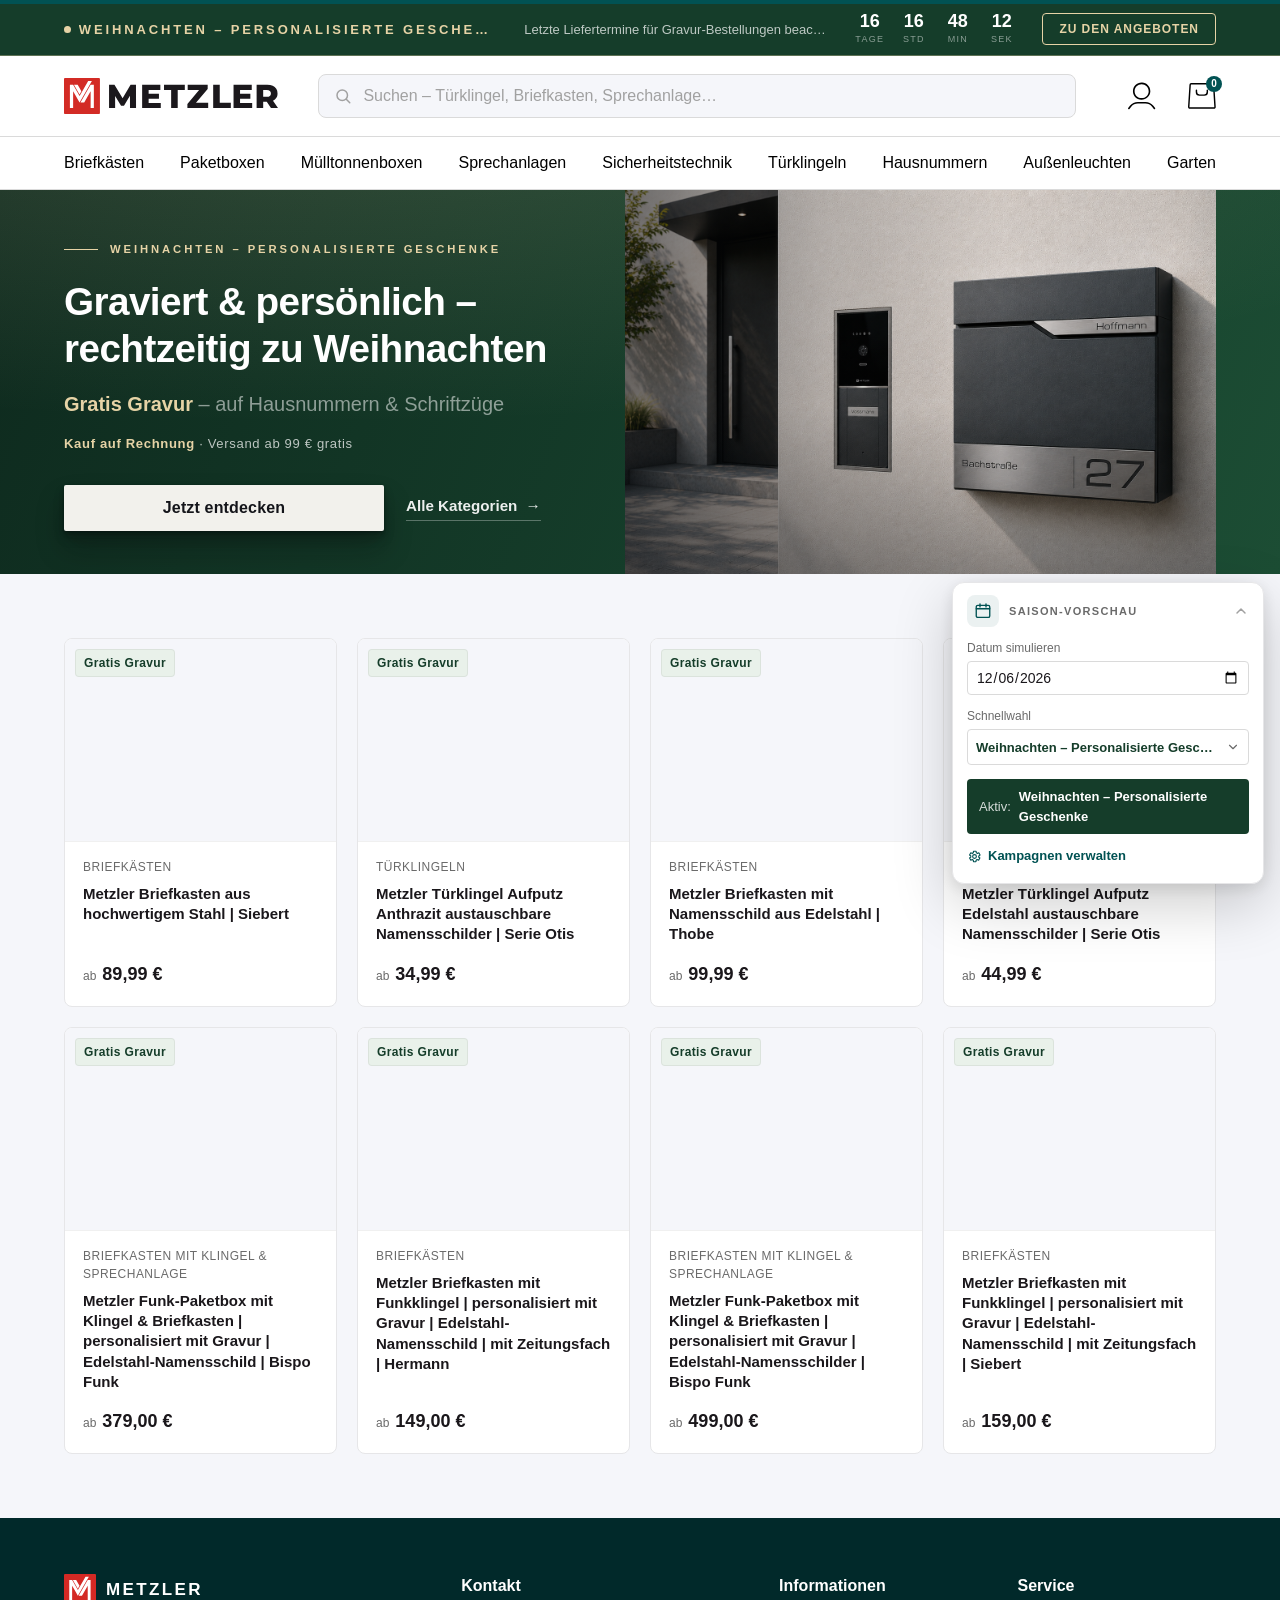
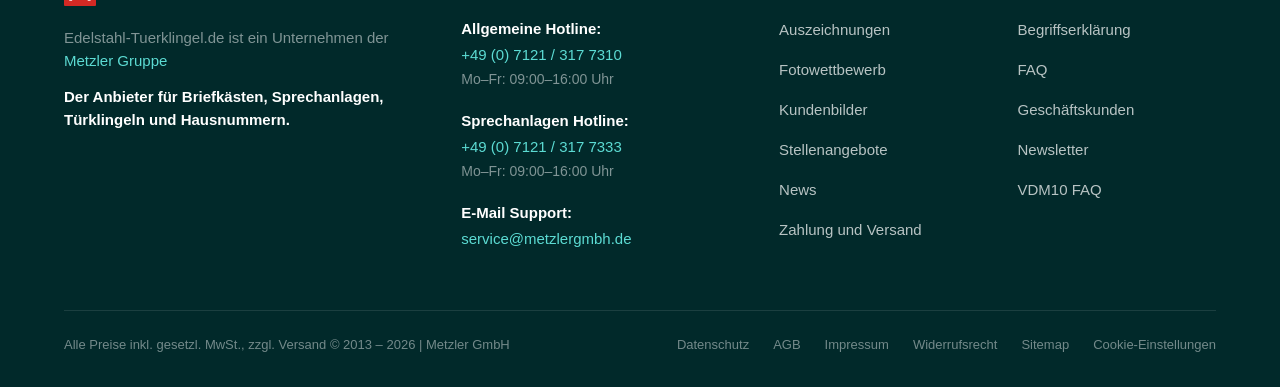
==== commit 6023e45b: "Neutralise external links for public demo External, tel: and mailto: anchors and JS-navigated data-h" ====
--- a/index.html
+++ b/index.html
@@ -1,6 +1,7 @@
 <!DOCTYPE html>
 <html lang="de">
 <head>
+<style id="pf-ext-css">[data-pf-ext]{pointer-events:none !important;cursor:default !important;}</style>
   <meta name="robots" content="noindex, nofollow">
   <meta charset="UTF-8">
   <meta name="viewport" content="width=device-width, initial-scale=1.0">
@@ -49,7 +50,7 @@
         </div>
         <div class="header__icons">
           <a class="icon-btn" href="#" aria-label="Mein Konto"><img src="assets/icons/profile.svg" alt="" /></a>
-          <a class="icon-btn" href="https://edelstahl-tuerklingel.de/Warenkorb" aria-label="Warenkorb"><img src="assets/icons/cart.svg" alt="" /><span class="badge">0</span></a>
+          <a class="icon-btn" href="#" data-pf-ext="1" tabindex="-1" aria-label="Warenkorb"><img src="assets/icons/cart.svg" alt="" /><span class="badge">0</span></a>
         </div>
       </div>
     </div>
@@ -60,15 +61,15 @@
           <span class="header__nav-all-label">Alle</span>
         </button>
         <ul>
-          <li><a href="https://edelstahl-tuerklingel.de/briefkasten">Briefkästen</a></li>
-          <li><a href="https://edelstahl-tuerklingel.de/paketboxen">Paketboxen</a></li>
-          <li><a href="https://edelstahl-tuerklingel.de/muelltonnenbox">Mülltonnenboxen</a></li>
-          <li><a href="https://edelstahl-tuerklingel.de/tuersprechanlagen">Sprechanlagen</a></li>
-          <li><a href="https://edelstahl-tuerklingel.de/sicherheitstechnik">Sicherheitstechnik</a></li>
-          <li><a href="https://edelstahl-tuerklingel.de/tuerklingel">Türklingeln</a></li>
-          <li><a href="https://edelstahl-tuerklingel.de/hausnummern-schilder-schriftzuege">Hausnummern</a></li>
-          <li><a href="https://edelstahl-tuerklingel.de/beleuchtung">Außenleuchten</a></li>
-          <li><a href="https://edelstahl-tuerklingel.de/garten">Garten</a></li>
+          <li><a href="#" data-pf-ext="1" tabindex="-1">Briefkästen</a></li>
+          <li><a href="#" data-pf-ext="1" tabindex="-1">Paketboxen</a></li>
+          <li><a href="#" data-pf-ext="1" tabindex="-1">Mülltonnenboxen</a></li>
+          <li><a href="#" data-pf-ext="1" tabindex="-1">Sprechanlagen</a></li>
+          <li><a href="#" data-pf-ext="1" tabindex="-1">Sicherheitstechnik</a></li>
+          <li><a href="#" data-pf-ext="1" tabindex="-1">Türklingeln</a></li>
+          <li><a href="#" data-pf-ext="1" tabindex="-1">Hausnummern</a></li>
+          <li><a href="#" data-pf-ext="1" tabindex="-1">Außenleuchten</a></li>
+          <li><a href="#" data-pf-ext="1" tabindex="-1">Garten</a></li>
         </ul>
       </div>
     </nav>
@@ -84,15 +85,15 @@
       </div>
       <nav>
         <ul>
-          <li><a href="https://edelstahl-tuerklingel.de/briefkasten">Briefkästen</a></li>
-          <li><a href="https://edelstahl-tuerklingel.de/paketboxen">Paketboxen</a></li>
-          <li><a href="https://edelstahl-tuerklingel.de/muelltonnenbox">Mülltonnenboxen</a></li>
-          <li><a href="https://edelstahl-tuerklingel.de/tuersprechanlagen">Sprechanlagen</a></li>
-          <li><a href="https://edelstahl-tuerklingel.de/sicherheitstechnik">Sicherheitstechnik</a></li>
-          <li><a href="https://edelstahl-tuerklingel.de/tuerklingel">Türklingeln</a></li>
-          <li><a href="https://edelstahl-tuerklingel.de/hausnummern-schilder-schriftzuege">Hausnummern</a></li>
-          <li><a href="https://edelstahl-tuerklingel.de/beleuchtung">Außenleuchten</a></li>
-          <li><a href="https://edelstahl-tuerklingel.de/garten">Garten</a></li>
+          <li><a href="#" data-pf-ext="1" tabindex="-1">Briefkästen</a></li>
+          <li><a href="#" data-pf-ext="1" tabindex="-1">Paketboxen</a></li>
+          <li><a href="#" data-pf-ext="1" tabindex="-1">Mülltonnenboxen</a></li>
+          <li><a href="#" data-pf-ext="1" tabindex="-1">Sprechanlagen</a></li>
+          <li><a href="#" data-pf-ext="1" tabindex="-1">Sicherheitstechnik</a></li>
+          <li><a href="#" data-pf-ext="1" tabindex="-1">Türklingeln</a></li>
+          <li><a href="#" data-pf-ext="1" tabindex="-1">Hausnummern</a></li>
+          <li><a href="#" data-pf-ext="1" tabindex="-1">Außenleuchten</a></li>
+          <li><a href="#" data-pf-ext="1" tabindex="-1">Garten</a></li>
         </ul>
       </nav>
     </aside>
@@ -117,18 +118,18 @@
     <div class="container">
       <div class="footer-grid">
         <div class="footer-col footer-col--brand">
-          <a class="header-logo" href="https://edelstahl-tuerklingel.de" style="margin-bottom:1.25rem;">
+          <a class="header-logo" href="#" data-pf-ext="1" tabindex="-1" style="margin-bottom:1.25rem;">
             <svg class="header-logo__mark" viewBox="0 0 184.3 184.3" aria-hidden="true"><rect width="184.3" height="184.3" rx="5.75" fill="#D42924"/><path fill="#fff" d="M70.19,34.81l19.04,32.98-9.58,16.57-28.59-49.55h19.13ZM70.28,108.58h0l-23.45-40.64v85.89h-16.57V34.81h16.57l33.02,57.21L123.92,15.65h19.13l-63.22,109.52-9.58-16.57.02-.02ZM153.14,153.83h-16.57v-85.87l-33,57.14h-19.13l52.11-90.28h16.57v119.02l.02-.02Z"/></svg>
             <span class="header-logo__word" style="color:#fff;">METZLER</span>
           </a>
-          <p class="footer-tagline">Edelstahl-Tuerklingel.de ist ein Unternehmen der <a href="https://metzlergmbh.de" class="footer-mint-link">Metzler Gruppe</a></p>
+          <p class="footer-tagline">Edelstahl-Tuerklingel.de ist ein Unternehmen der <a href="#" data-pf-ext="1" tabindex="-1" class="footer-mint-link">Metzler Gruppe</a></p>
           <p class="footer-tagline" style="font-weight:700;color:var(--color-white);margin-top:0.75rem;">Der Anbieter für Briefkästen, Sprechanlagen, Türklingeln und Hausnummern.</p>
         </div>
         <div class="footer-col">
           <p class="footer-col-heading">Kontakt</p>
-          <div class="footer-contact-block"><p class="footer-contact-label">Allgemeine Hotline:</p><a href="tel:+4971213177310" class="footer-mint-link">+49 (0) 7121 / 317 7310</a><p class="footer-contact-hours">Mo–Fr: 09:00–16:00 Uhr</p></div>
-          <div class="footer-contact-block"><p class="footer-contact-label">Sprechanlagen Hotline:</p><a href="tel:+4971213177333" class="footer-mint-link">+49 (0) 7121 / 317 7333</a><p class="footer-contact-hours">Mo–Fr: 09:00–16:00 Uhr</p></div>
-          <div class="footer-contact-block"><p class="footer-contact-label">E-Mail Support:</p><a href="mailto:service@metzlergmbh.de" class="footer-mint-link">service@metzlergmbh.de</a></div>
+          <div class="footer-contact-block"><p class="footer-contact-label">Allgemeine Hotline:</p><a href="#" data-pf-ext="1" tabindex="-1" class="footer-mint-link">+49 (0) 7121 / 317 7310</a><p class="footer-contact-hours">Mo–Fr: 09:00–16:00 Uhr</p></div>
+          <div class="footer-contact-block"><p class="footer-contact-label">Sprechanlagen Hotline:</p><a href="#" data-pf-ext="1" tabindex="-1" class="footer-mint-link">+49 (0) 7121 / 317 7333</a><p class="footer-contact-hours">Mo–Fr: 09:00–16:00 Uhr</p></div>
+          <div class="footer-contact-block"><p class="footer-contact-label">E-Mail Support:</p><a href="#" data-pf-ext="1" tabindex="-1" class="footer-mint-link">service@metzlergmbh.de</a></div>
         </div>
         <div class="footer-col">
           <p class="footer-col-heading">Informationen</p>
@@ -235,5 +236,6 @@
 (function(){function blk(a){if(!a)return false;var h=a.getAttribute('href')||'';if(/^(https?:|tel:|mailto:)/i.test(h))return true;return !!(a.closest&&a.closest('footer,[class*="topbar"],[class*="top-bar"],[class*="trustbar"],[class*="claims"]'));}
 ['click','auxclick'].forEach(function(ev){document.addEventListener(ev,function(e){var t=e.target;var a=t&&t.closest?t.closest('a'):null;if(a&&blk(a)){e.preventDefault();e.stopPropagation();}},true);});})();
 </script>
+<script id="pf-ext-js">(function(){["click","auxclick","keydown"].forEach(function(ev){document.addEventListener(ev,function(e){var t=e.target;if(!t||!t.closest)return;var el=t.closest("[data-pf-ext],[data-href][role=link]");if(!el)return;if(ev!=="keydown"||e.key==="Enter"||e.key===" "){e.preventDefault();e.stopImmediatePropagation();}},true);});})();</script>
 </body>
 </html>
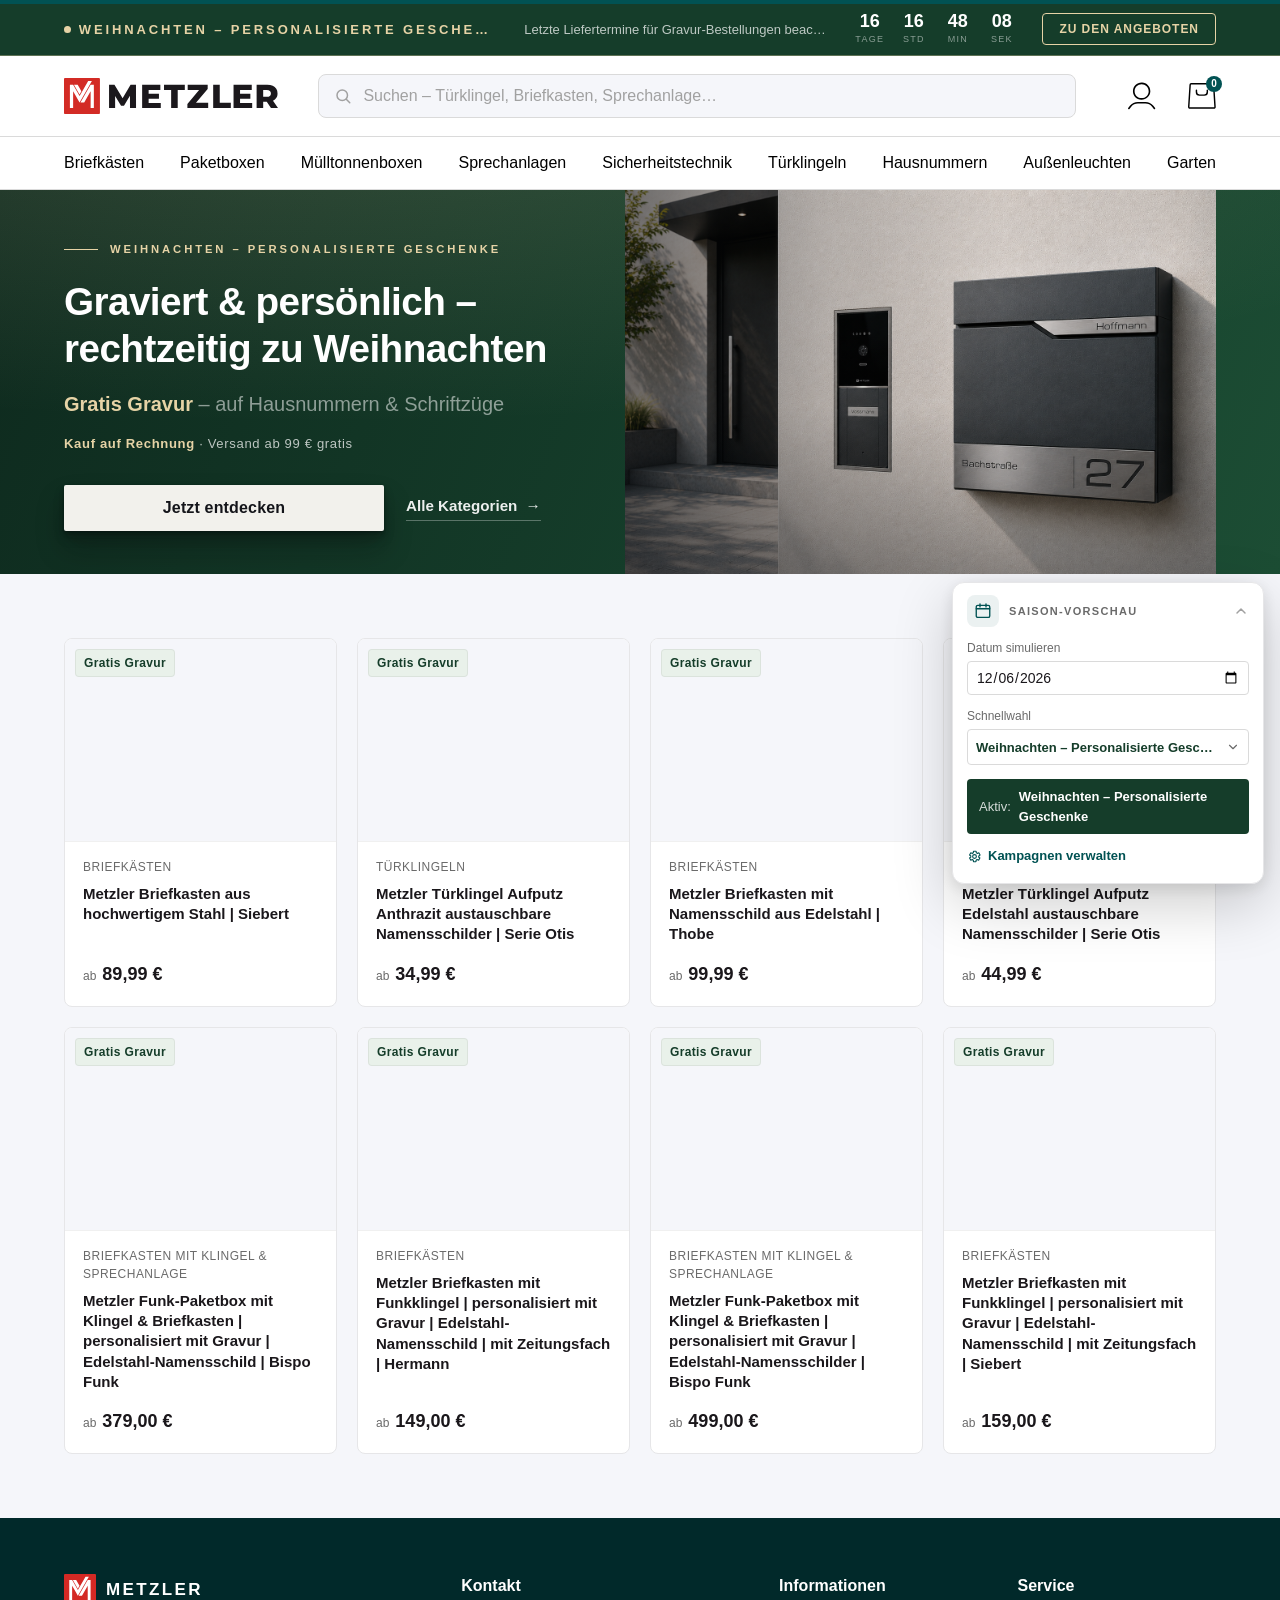
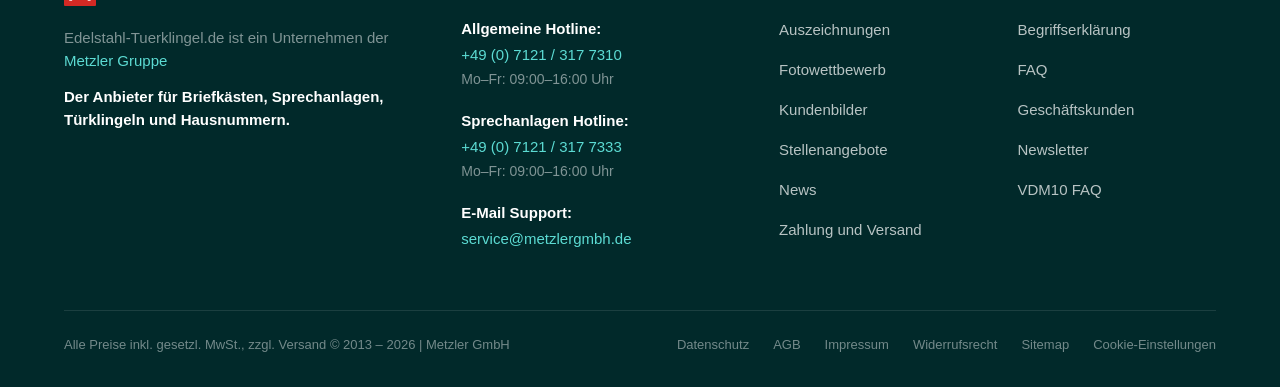
==== commit 764a3735: "Extend link guard: block any external anchor at click time Runtime backstop for anchors rendered by " ====
--- a/index.html
+++ b/index.html
@@ -236,6 +236,6 @@
 (function(){function blk(a){if(!a)return false;var h=a.getAttribute('href')||'';if(/^(https?:|tel:|mailto:)/i.test(h))return true;return !!(a.closest&&a.closest('footer,[class*="topbar"],[class*="top-bar"],[class*="trustbar"],[class*="claims"]'));}
 ['click','auxclick'].forEach(function(ev){document.addEventListener(ev,function(e){var t=e.target;var a=t&&t.closest?t.closest('a'):null;if(a&&blk(a)){e.preventDefault();e.stopPropagation();}},true);});})();
 </script>
-<script id="pf-ext-js">(function(){["click","auxclick","keydown"].forEach(function(ev){document.addEventListener(ev,function(e){var t=e.target;if(!t||!t.closest)return;var el=t.closest("[data-pf-ext],[data-href][role=link]");if(!el)return;if(ev!=="keydown"||e.key==="Enter"||e.key===" "){e.preventDefault();e.stopImmediatePropagation();}},true);});})();</script>
+<script id="pf-ext-js">(function(){var EXT=/^(https?:|tel:|mailto:)/i,OWN=/^https?:\/\/sabavafa\.github\.io/i;function bad(t){if(!t||!t.closest)return null;var el=t.closest('[data-pf-ext],[data-href][role=link]');if(el)return el;var a=t.closest('a');if(a){var h=a.getAttribute('href')||'';if(EXT.test(h)&&!OWN.test(h))return a;}return null;}['click','auxclick','keydown'].forEach(function(ev){document.addEventListener(ev,function(e){var el=bad(e.target);if(!el)return;if(ev!=='keydown'||e.key==='Enter'||e.key===' '){e.preventDefault();e.stopImmediatePropagation();}},true);});})();</script>
 </body>
 </html>
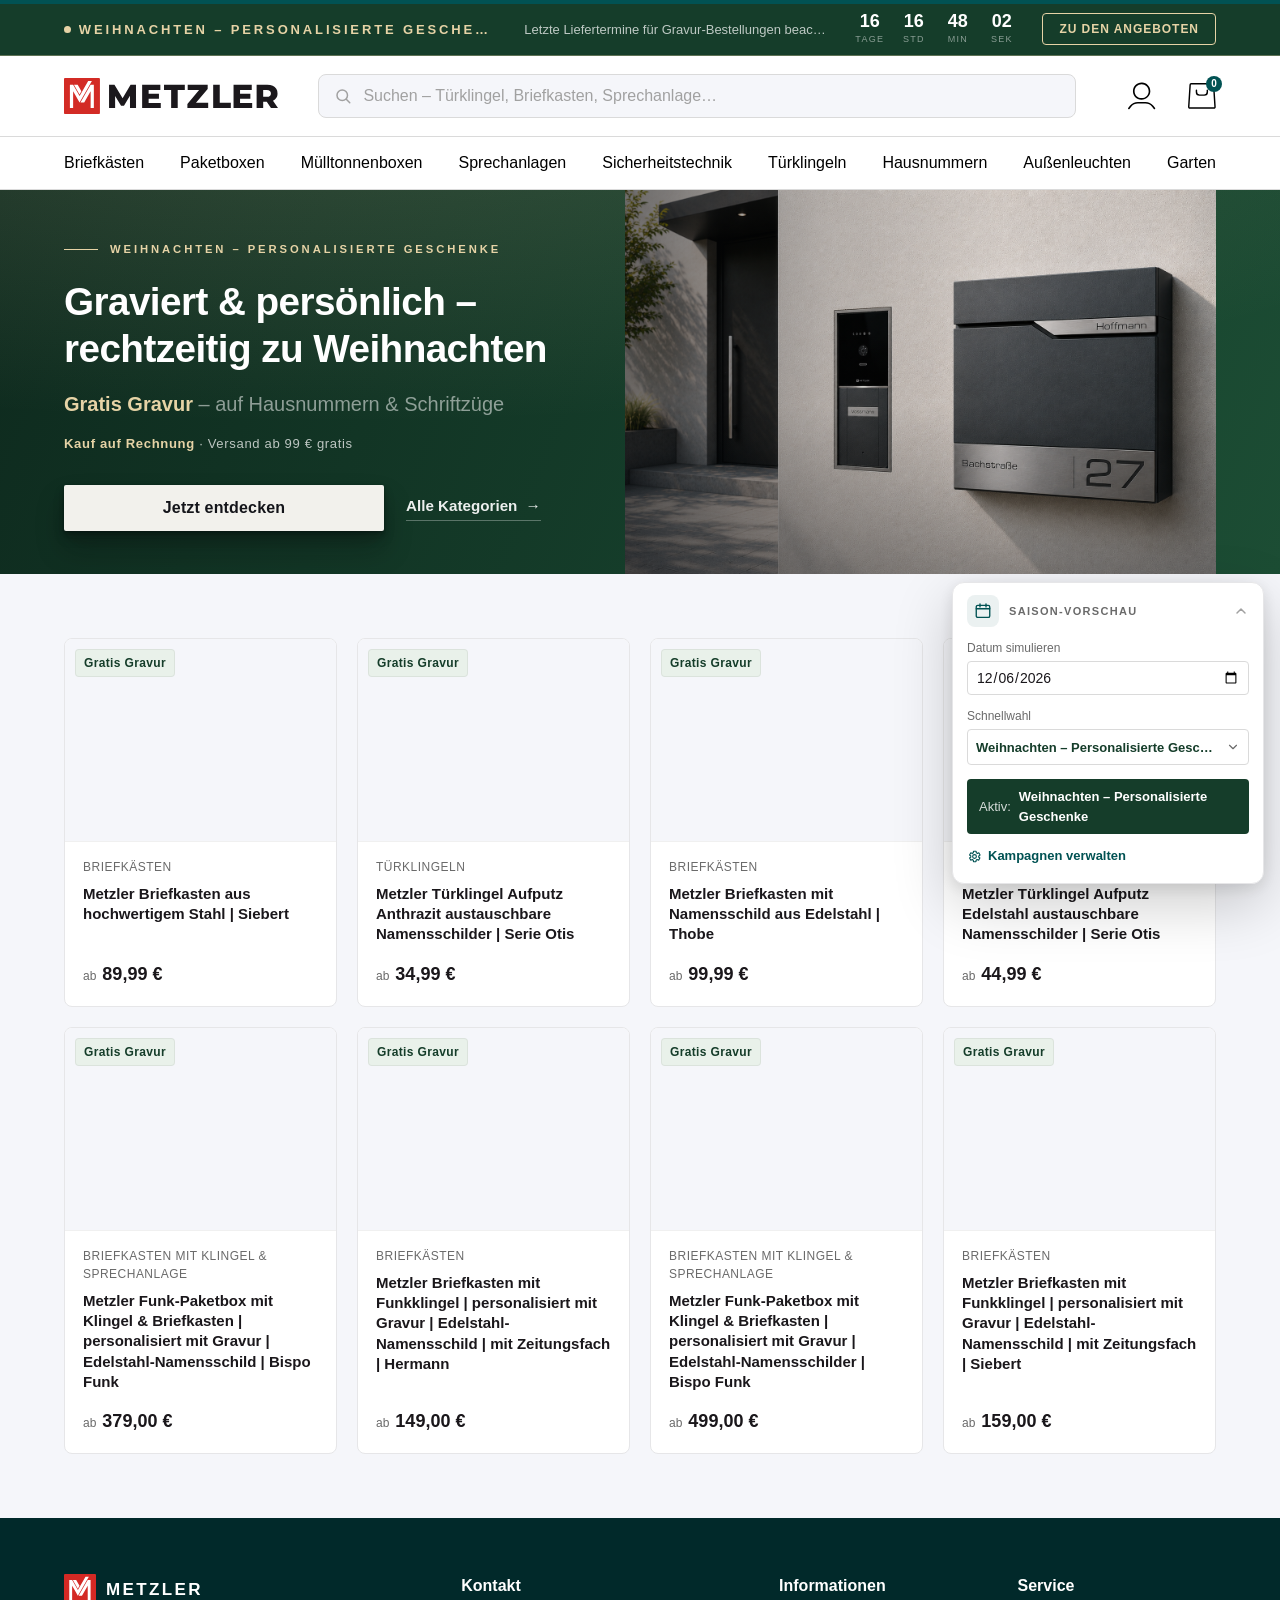
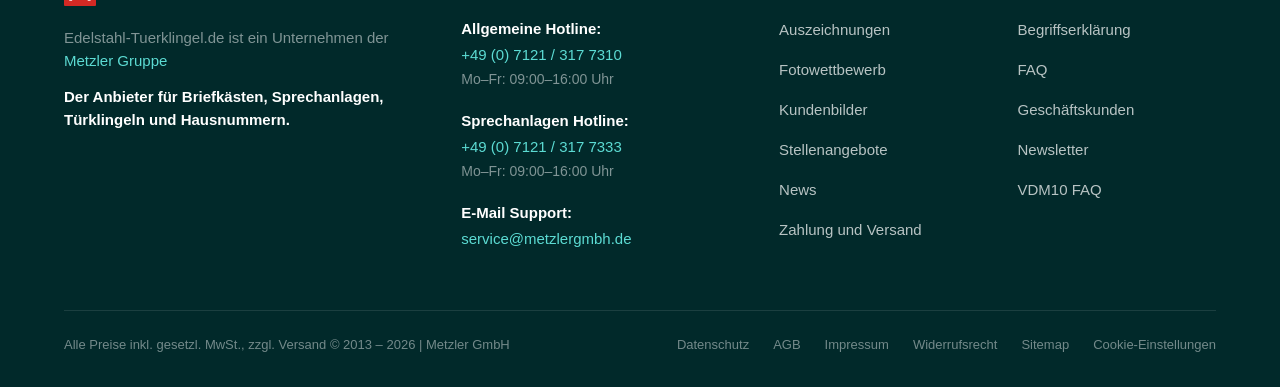
==== commit 553fe6b5: "Storefront mobile: left-align Saison-Vorschau date field iOS Safari centred the "Datum simulieren" v" ====
--- a/index.html
+++ b/index.html
@@ -8,7 +8,7 @@
   <title>Saisonale Aktion — Metzler</title>
   <link rel="stylesheet" href="assets/css/metzler-tokens.css">
   <link rel="stylesheet" href="assets/css/styles-v2.css">
-  <link rel="stylesheet" href="assets/css/campaign.css?v=37">
+  <link rel="stylesheet" href="assets/css/campaign.css?v=38">
   <link rel="stylesheet" href="assets/css/campaign-blackfriday.css?v=6">
 </head>
 <body>
--- a/assets/css/campaign.css
+++ b/assets/css/campaign.css
@@ -484,8 +484,12 @@
 .demo-bar__body-pad { padding: 0 0.875rem 0.875rem; }
 .demo-bar label { display: block; font-size: 0.75rem; color: var(--color-graphite-600); margin-bottom: 0.25rem; }
 .demo-bar label + input, .demo-bar label + .demo-dd { margin-top: 0; }
-.demo-bar input[type="date"] { width: 100%; padding: 0.45rem 0.5rem; border: 0.0625rem solid var(--color-graphite-300); border-radius: var(--radius); font-family: var(--font-family); font-size: 0.875rem; margin-bottom: 0.75rem; color: var(--color-digital-black); }
+.demo-bar input[type="date"] { width: 100%; padding: 0.45rem 0.5rem; border: 0.0625rem solid var(--color-graphite-300); border-radius: var(--radius); font-family: var(--font-family); font-size: 0.875rem; margin-bottom: 0.75rem; color: var(--color-digital-black); text-align: left; }
 .demo-bar input[type="date"]:focus { outline: none; border-color: var(--color-teal); }
+/* iOS Safari centres the date value and can clip its right edge — pin it left and
+   keep the picker indicator visible so the whole field reads correctly on mobile. */
+.demo-bar input[type="date"]::-webkit-date-and-time-value { text-align: left; }
+.demo-bar input[type="date"]::-webkit-calendar-picker-indicator { margin-left: auto; }
 /* Custom dropdown (native <select> popups don't render reliably in embedded webviews) */
 .demo-dd { position: relative; }
 .demo-dd__btn { width: 100%; display: flex; align-items: center; justify-content: space-between; gap: 0.5rem; padding: 0.45rem 0.5rem; border: 0.0625rem solid var(--color-graphite-300); border-radius: var(--radius); background: var(--color-white); font-family: var(--font-family); font-size: 0.8125rem; color: var(--color-digital-black); cursor: pointer; text-align: left; }
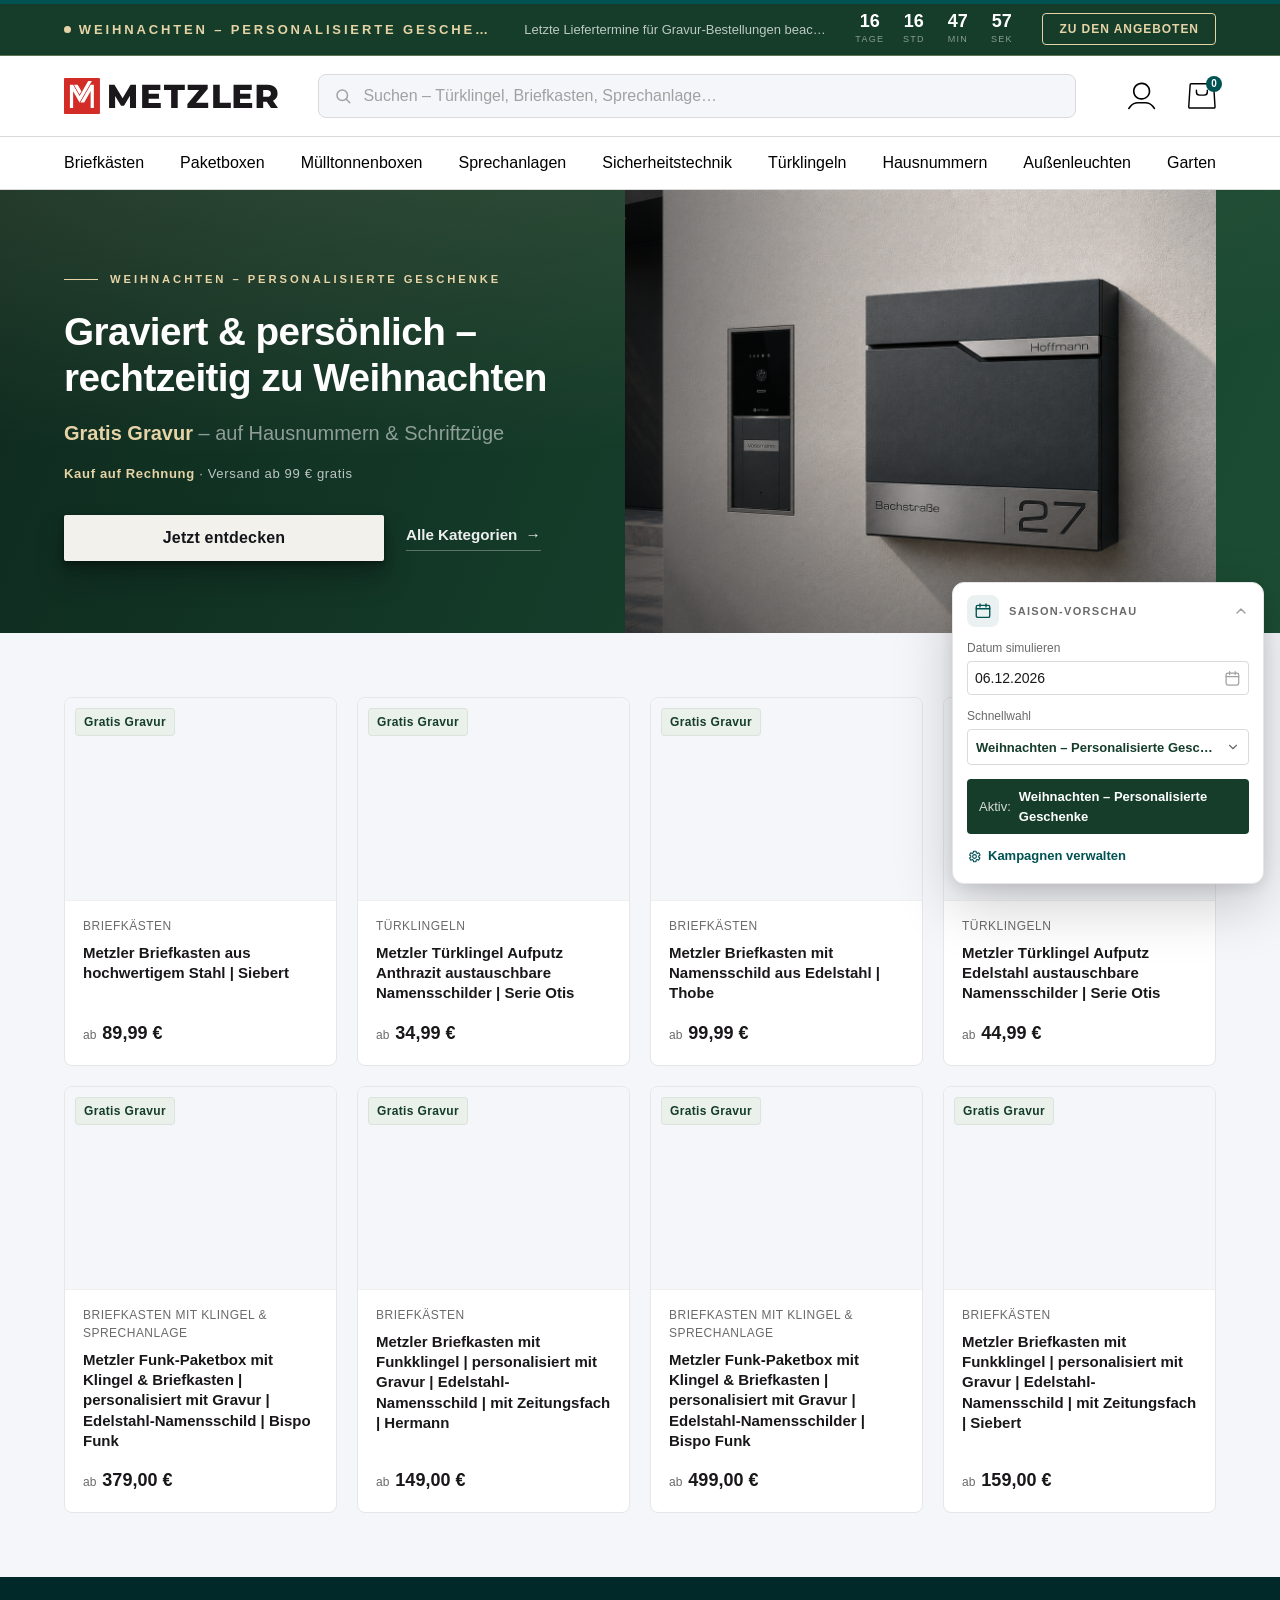
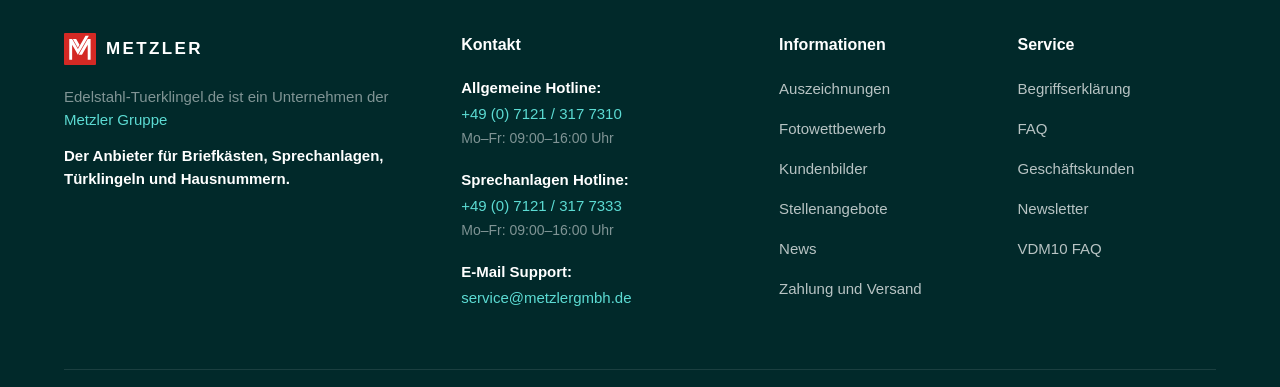
==== commit 3a6ede18: "Date fields: consistent TT.MM.JJJJ display on mobile and desktop Native <input type=date> renders it" ====
--- a/index.html
+++ b/index.html
@@ -8,7 +8,7 @@
   <title>Saisonale Aktion — Metzler</title>
   <link rel="stylesheet" href="assets/css/metzler-tokens.css">
   <link rel="stylesheet" href="assets/css/styles-v2.css">
-  <link rel="stylesheet" href="assets/css/campaign.css?v=38">
+  <link rel="stylesheet" href="assets/css/campaign.css?v=39">
   <link rel="stylesheet" href="assets/css/campaign-blackfriday.css?v=6">
 </head>
 <body>
@@ -228,7 +228,7 @@
   <script src="assets/js/campaign-engine.js?v=4"></script>
   <script src="assets/js/campaign-store.js?v=3"></script>
   <script src="assets/js/product-provider.js?v=4"></script>
-  <script src="assets/js/app.js?v=26"></script>
+  <script src="assets/js/app.js?v=27"></script>
 <style id="pf-lockdown-css">
 footer a,[class*="topbar"] a,[class*="top-bar"] a,[class*="trustbar"] a,[class*="claims"] a{pointer-events:none !important;cursor:default !important;}
 </style>
--- a/assets/css/campaign.css
+++ b/assets/css/campaign.css
@@ -486,10 +486,25 @@
 .demo-bar label + input, .demo-bar label + .demo-dd { margin-top: 0; }
 .demo-bar input[type="date"] { width: 100%; padding: 0.45rem 0.5rem; border: 0.0625rem solid var(--color-graphite-300); border-radius: var(--radius); font-family: var(--font-family); font-size: 0.875rem; margin-bottom: 0.75rem; color: var(--color-digital-black); text-align: left; }
 .demo-bar input[type="date"]:focus { outline: none; border-color: var(--color-teal); }
-/* iOS Safari centres the date value and can clip its right edge — pin it left and
-   keep the picker indicator visible so the whole field reads correctly on mobile. */
-.demo-bar input[type="date"]::-webkit-date-and-time-value { text-align: left; }
-.demo-bar input[type="date"]::-webkit-calendar-picker-indicator { margin-left: auto; }
+
+/* ── Consistent date field on every OS ─────────────────────────────────
+   Native <input type="date"> renders its value differently per platform
+   (iOS Safari spells the month and centres it; desktop shows numeric,
+   left-aligned). We hide the native value + picker glyph and paint our own
+   left-aligned TT.MM.JJJJ label with a calendar icon, so the field looks the
+   same on mobile and desktop. The native input still drives the picker. */
+.dt-field { position: relative; display: block; }
+.dt-field > input[type="date"] { margin: 0; color: transparent; }
+.dt-field > input[type="date"]::-webkit-datetime-edit { opacity: 0; }
+.dt-field > input[type="date"]::-webkit-date-and-time-value { opacity: 0; }
+.dt-field > input[type="date"]::-webkit-calendar-picker-indicator { opacity: 0; }
+.dt-view { position: absolute; inset: 0; display: flex; align-items: center; gap: 0.5rem; padding: 0 0.75rem; pointer-events: none; font-size: 0.9375rem; color: var(--color-digital-black); }
+.dt-view__txt { flex: 1; text-align: left; }
+.dt-view.is-empty .dt-view__txt { color: var(--color-graphite-500); }
+.dt-view__ico { width: 1.05rem; height: 1.05rem; flex: none; color: var(--color-graphite-500); }
+/* storefront widget uses tighter input padding + its own field spacing/scale */
+.demo-bar .dt-field { margin-bottom: 0.75rem; }
+.demo-bar .dt-view { padding: 0 0.5rem; font-size: 0.875rem; }
 /* Custom dropdown (native <select> popups don't render reliably in embedded webviews) */
 .demo-dd { position: relative; }
 .demo-dd__btn { width: 100%; display: flex; align-items: center; justify-content: space-between; gap: 0.5rem; padding: 0.45rem 0.5rem; border: 0.0625rem solid var(--color-graphite-300); border-radius: var(--radius); background: var(--color-white); font-family: var(--font-family); font-size: 0.8125rem; color: var(--color-digital-black); cursor: pointer; text-align: left; }
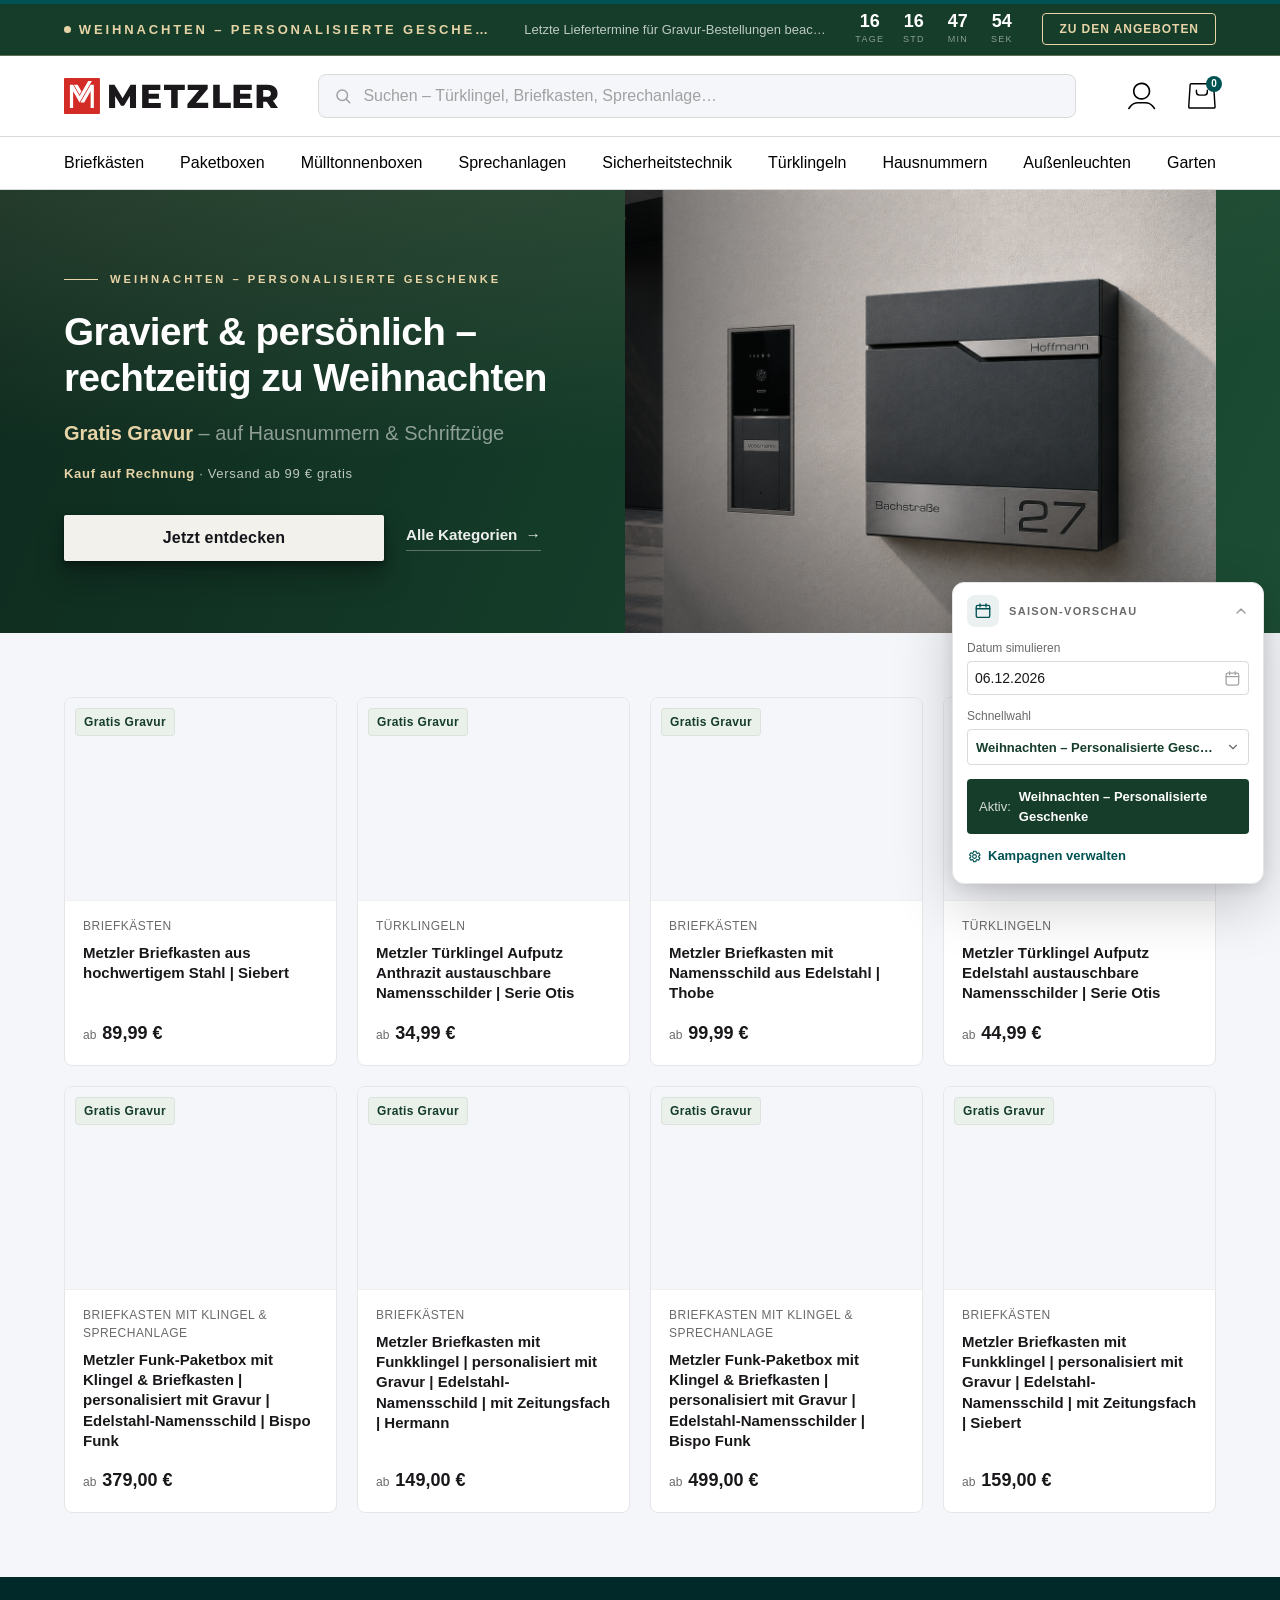
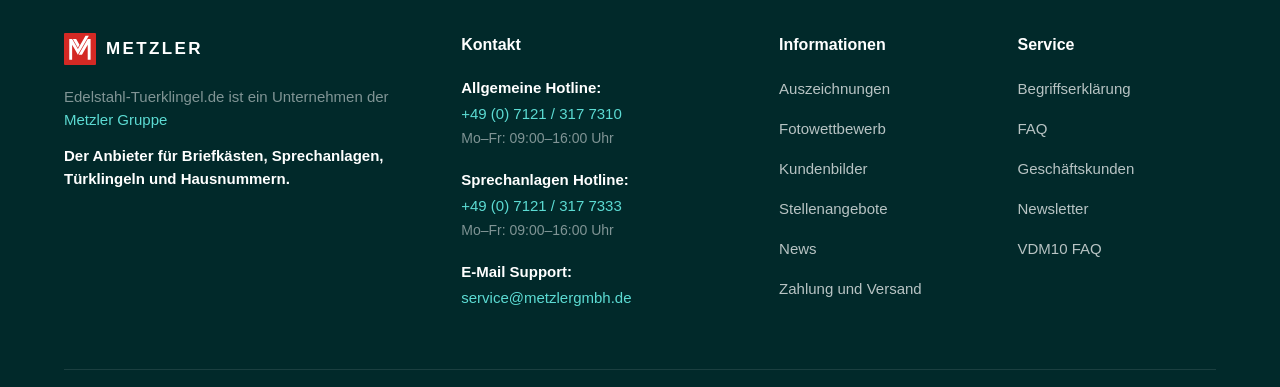
==== commit d86c1949: "Date fields: stretch input to full field width on mobile iOS gives native date inputs a narrow intri" ====
--- a/index.html
+++ b/index.html
@@ -8,7 +8,7 @@
   <title>Saisonale Aktion — Metzler</title>
   <link rel="stylesheet" href="assets/css/metzler-tokens.css">
   <link rel="stylesheet" href="assets/css/styles-v2.css">
-  <link rel="stylesheet" href="assets/css/campaign.css?v=39">
+  <link rel="stylesheet" href="assets/css/campaign.css?v=40">
   <link rel="stylesheet" href="assets/css/campaign-blackfriday.css?v=6">
 </head>
 <body>
--- a/assets/css/campaign.css
+++ b/assets/css/campaign.css
@@ -494,7 +494,9 @@
    left-aligned TT.MM.JJJJ label with a calendar icon, so the field looks the
    same on mobile and desktop. The native input still drives the picker. */
 .dt-field { position: relative; display: block; }
-.dt-field > input[type="date"] { margin: 0; color: transparent; }
+/* Fill the field: iOS gives native date inputs a narrow intrinsic width, which
+   would leave the overlay icon floating outside the box. */
+.dt-field > input[type="date"] { margin: 0; width: 100%; box-sizing: border-box; color: transparent; }
 .dt-field > input[type="date"]::-webkit-datetime-edit { opacity: 0; }
 .dt-field > input[type="date"]::-webkit-date-and-time-value { opacity: 0; }
 .dt-field > input[type="date"]::-webkit-calendar-picker-indicator { opacity: 0; }
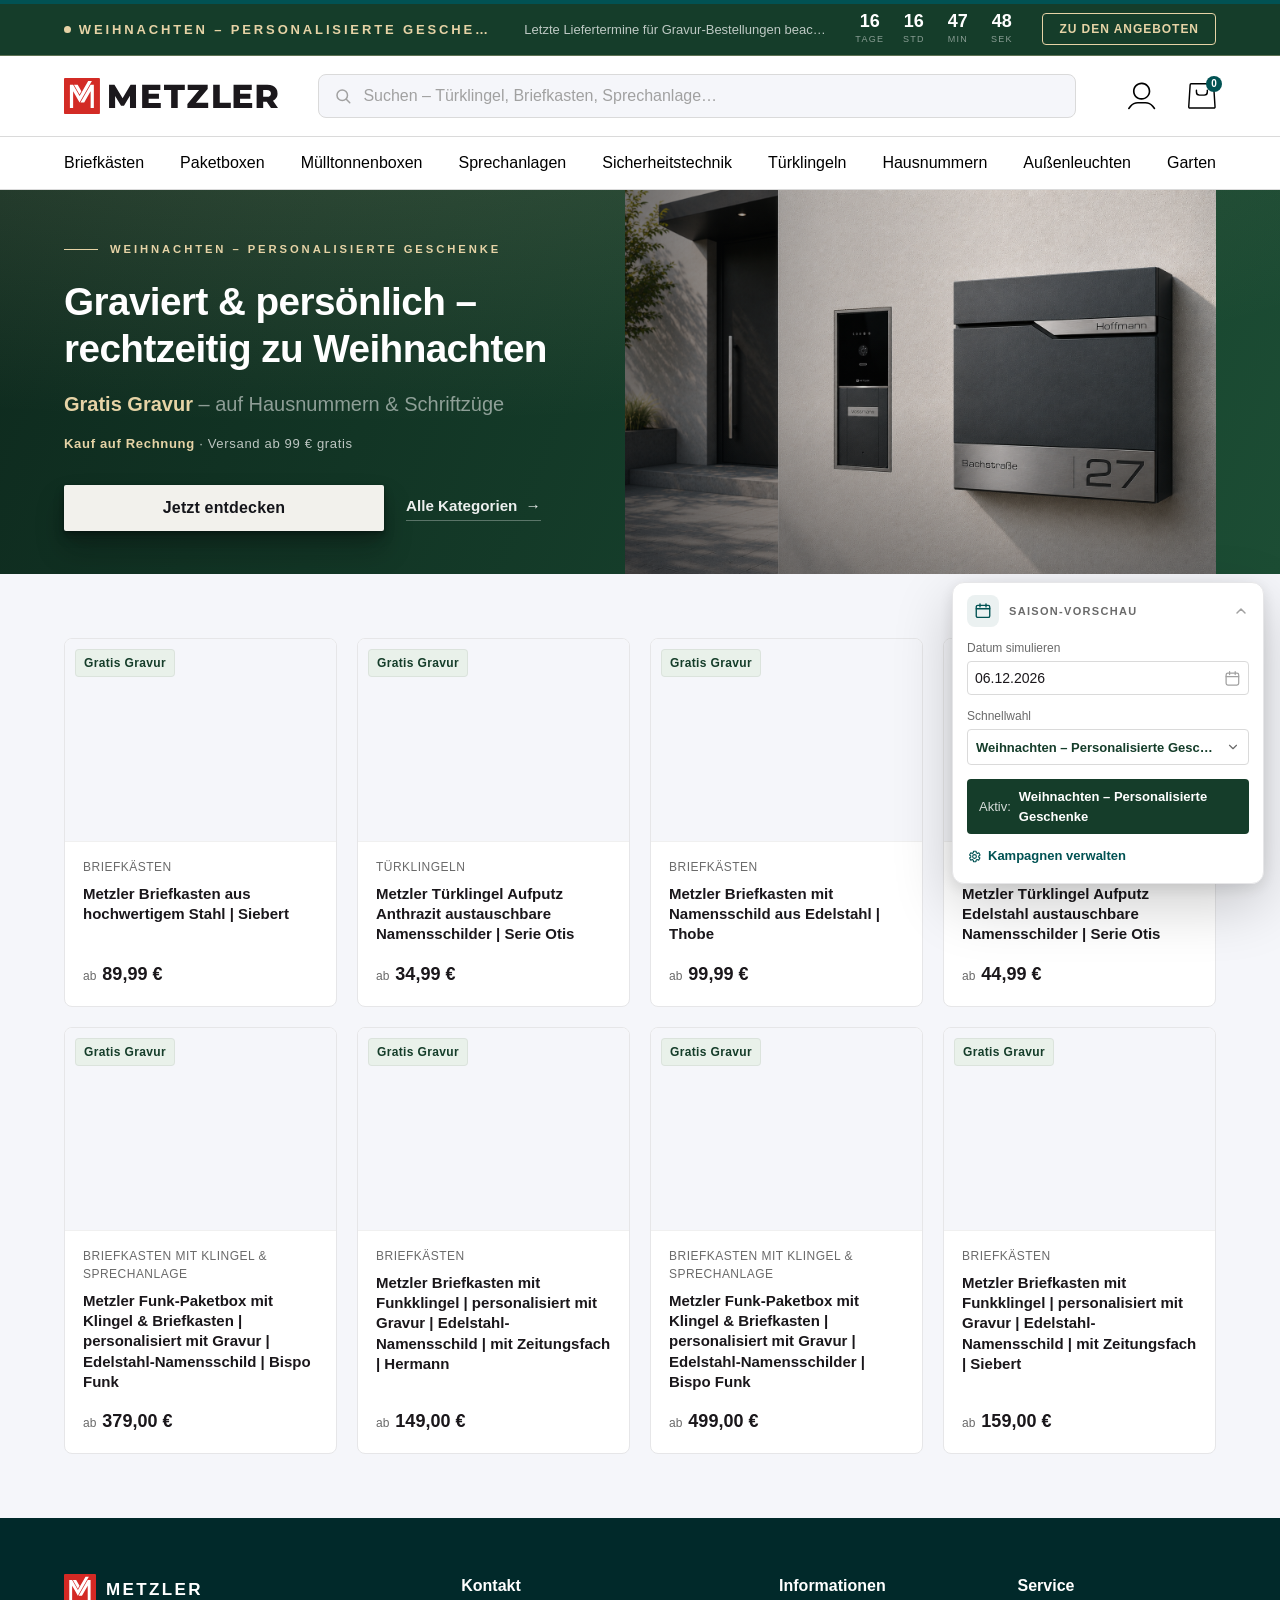
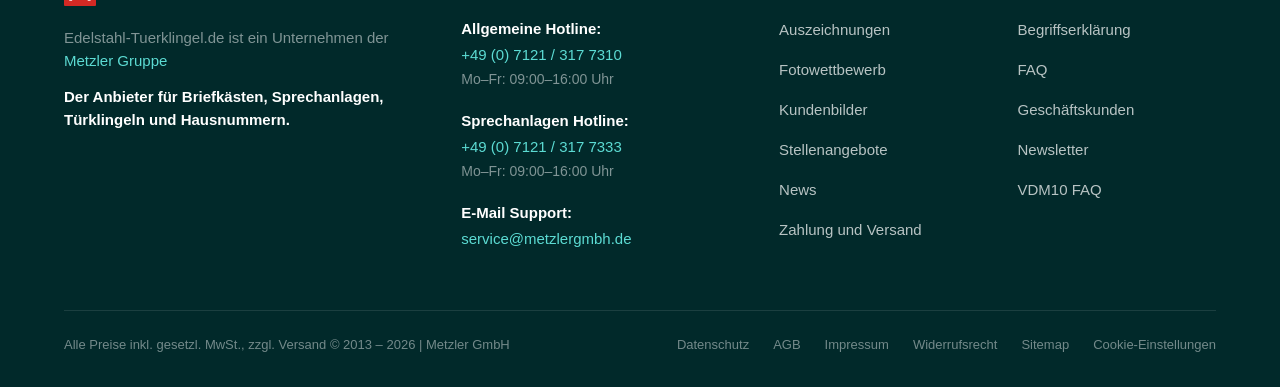
==== commit 16a31b8e: "Date fields: stop iOS Safari overflow (appearance:none + showPicker) iOS Safari keeps a native date " ====
--- a/index.html
+++ b/index.html
@@ -8,7 +8,7 @@
   <title>Saisonale Aktion — Metzler</title>
   <link rel="stylesheet" href="assets/css/metzler-tokens.css">
   <link rel="stylesheet" href="assets/css/styles-v2.css">
-  <link rel="stylesheet" href="assets/css/campaign.css?v=40">
+  <link rel="stylesheet" href="assets/css/campaign.css?v=41">
   <link rel="stylesheet" href="assets/css/campaign-blackfriday.css?v=6">
 </head>
 <body>
@@ -228,7 +228,7 @@
   <script src="assets/js/campaign-engine.js?v=4"></script>
   <script src="assets/js/campaign-store.js?v=3"></script>
   <script src="assets/js/product-provider.js?v=4"></script>
-  <script src="assets/js/app.js?v=27"></script>
+  <script src="assets/js/app.js?v=28"></script>
 <style id="pf-lockdown-css">
 footer a,[class*="topbar"] a,[class*="top-bar"] a,[class*="trustbar"] a,[class*="claims"] a{pointer-events:none !important;cursor:default !important;}
 </style>
--- a/assets/css/campaign.css
+++ b/assets/css/campaign.css
@@ -493,10 +493,16 @@
    left-aligned). We hide the native value + picker glyph and paint our own
    left-aligned TT.MM.JJJJ label with a calendar icon, so the field looks the
    same on mobile and desktop. The native input still drives the picker. */
-.dt-field { position: relative; display: block; }
-/* Fill the field: iOS gives native date inputs a narrow intrinsic width, which
-   would leave the overlay icon floating outside the box. */
-.dt-field > input[type="date"] { margin: 0; width: 100%; box-sizing: border-box; color: transparent; }
+.dt-field { position: relative; display: block; min-width: 0; }
+/* iOS Safari keeps a native date control with its own intrinsic width and ignores
+   width:100%, so the box spills past its container and the right edge (icon) is
+   hidden. Strip the native widget so our sizing is honoured; the picker is opened
+   via showPicker() on tap. */
+.dt-field > input[type="date"] {
+  margin: 0; width: 100%; max-width: 100%; min-width: 0; box-sizing: border-box;
+  -webkit-appearance: none; -moz-appearance: none; appearance: none;
+  color: transparent;
+}
 .dt-field > input[type="date"]::-webkit-datetime-edit { opacity: 0; }
 .dt-field > input[type="date"]::-webkit-date-and-time-value { opacity: 0; }
 .dt-field > input[type="date"]::-webkit-calendar-picker-indicator { opacity: 0; }
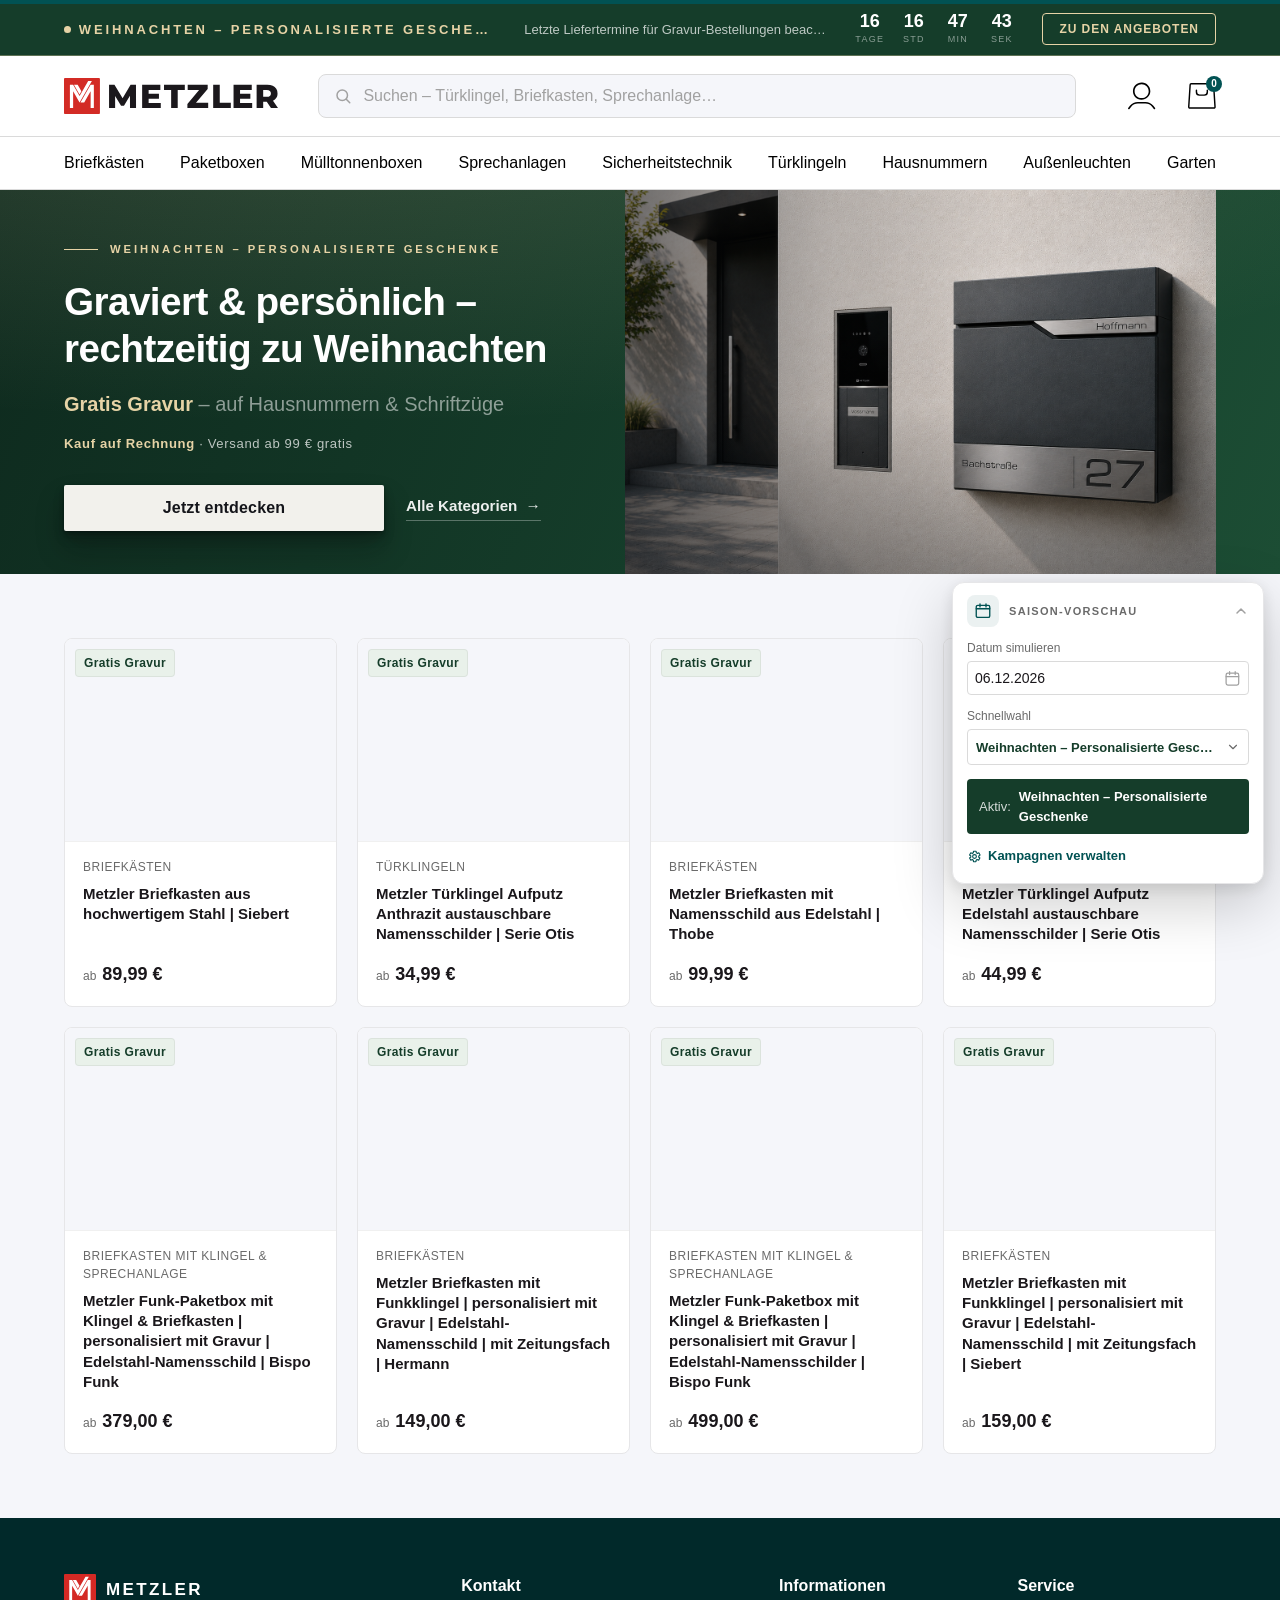
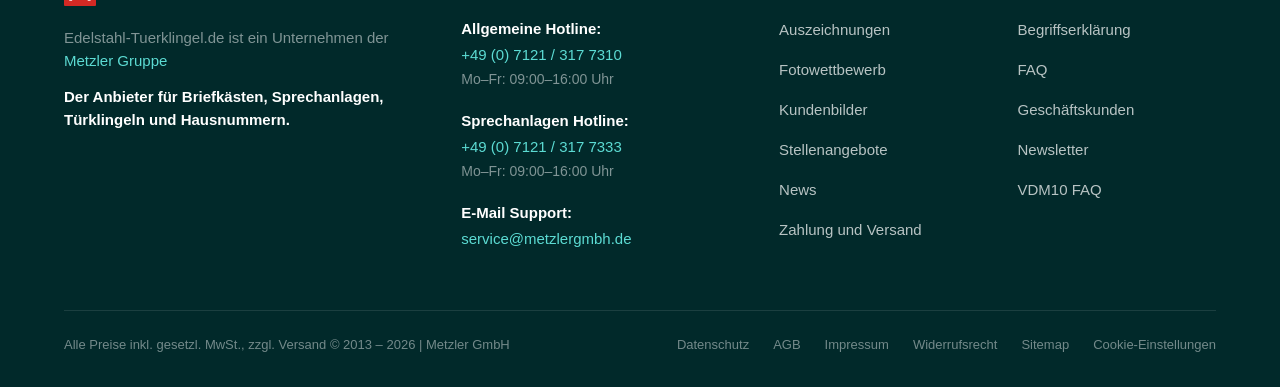
==== commit 9c08e08b: "Date fields: tap the whole bar to toggle the picker open/closed The full field is now the trigger (c" ====
--- a/index.html
+++ b/index.html
@@ -8,7 +8,7 @@
   <title>Saisonale Aktion — Metzler</title>
   <link rel="stylesheet" href="assets/css/metzler-tokens.css">
   <link rel="stylesheet" href="assets/css/styles-v2.css">
-  <link rel="stylesheet" href="assets/css/campaign.css?v=41">
+  <link rel="stylesheet" href="assets/css/campaign.css?v=42">
   <link rel="stylesheet" href="assets/css/campaign-blackfriday.css?v=6">
 </head>
 <body>
@@ -228,7 +228,7 @@
   <script src="assets/js/campaign-engine.js?v=4"></script>
   <script src="assets/js/campaign-store.js?v=3"></script>
   <script src="assets/js/product-provider.js?v=4"></script>
-  <script src="assets/js/app.js?v=28"></script>
+  <script src="assets/js/app.js?v=29"></script>
 <style id="pf-lockdown-css">
 footer a,[class*="topbar"] a,[class*="top-bar"] a,[class*="trustbar"] a,[class*="claims"] a{pointer-events:none !important;cursor:default !important;}
 </style>
--- a/assets/css/campaign.css
+++ b/assets/css/campaign.css
@@ -501,7 +501,7 @@
 .dt-field > input[type="date"] {
   margin: 0; width: 100%; max-width: 100%; min-width: 0; box-sizing: border-box;
   -webkit-appearance: none; -moz-appearance: none; appearance: none;
-  color: transparent;
+  color: transparent; cursor: pointer;
 }
 .dt-field > input[type="date"]::-webkit-datetime-edit { opacity: 0; }
 .dt-field > input[type="date"]::-webkit-date-and-time-value { opacity: 0; }
